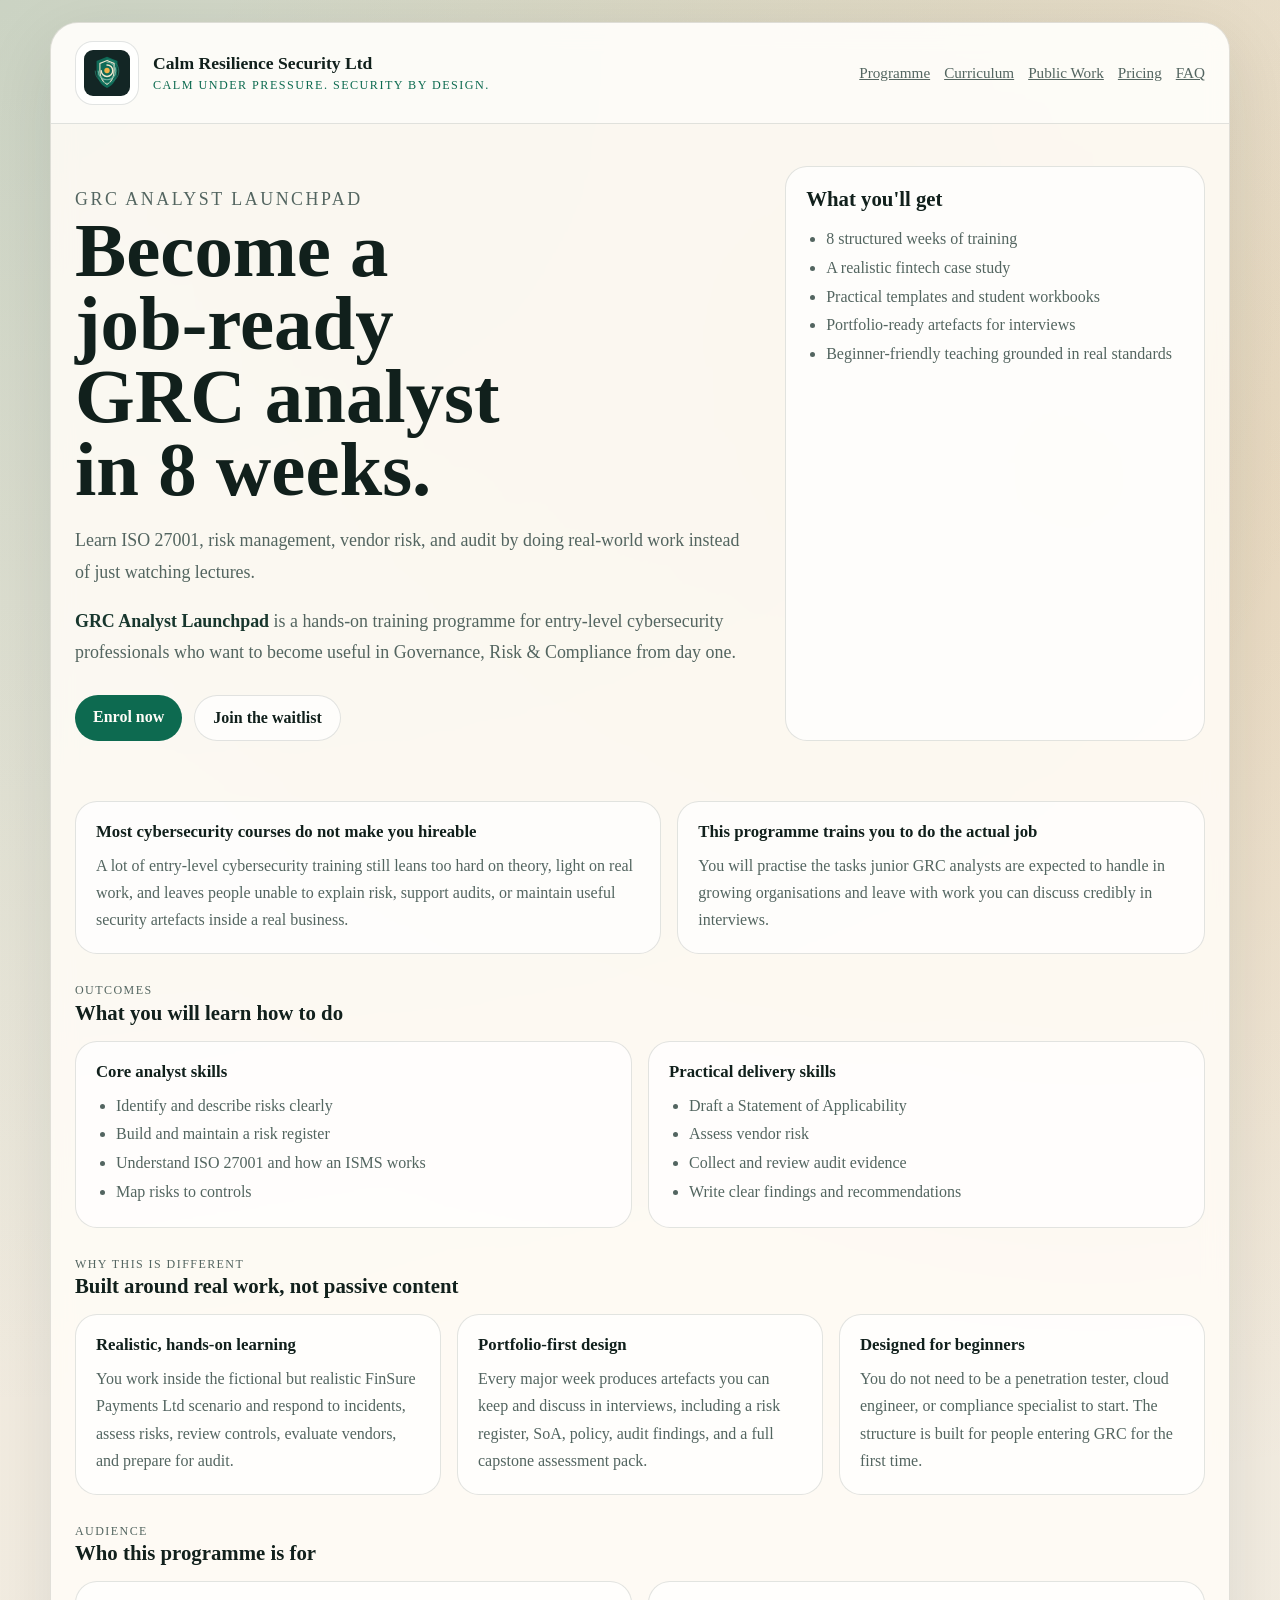
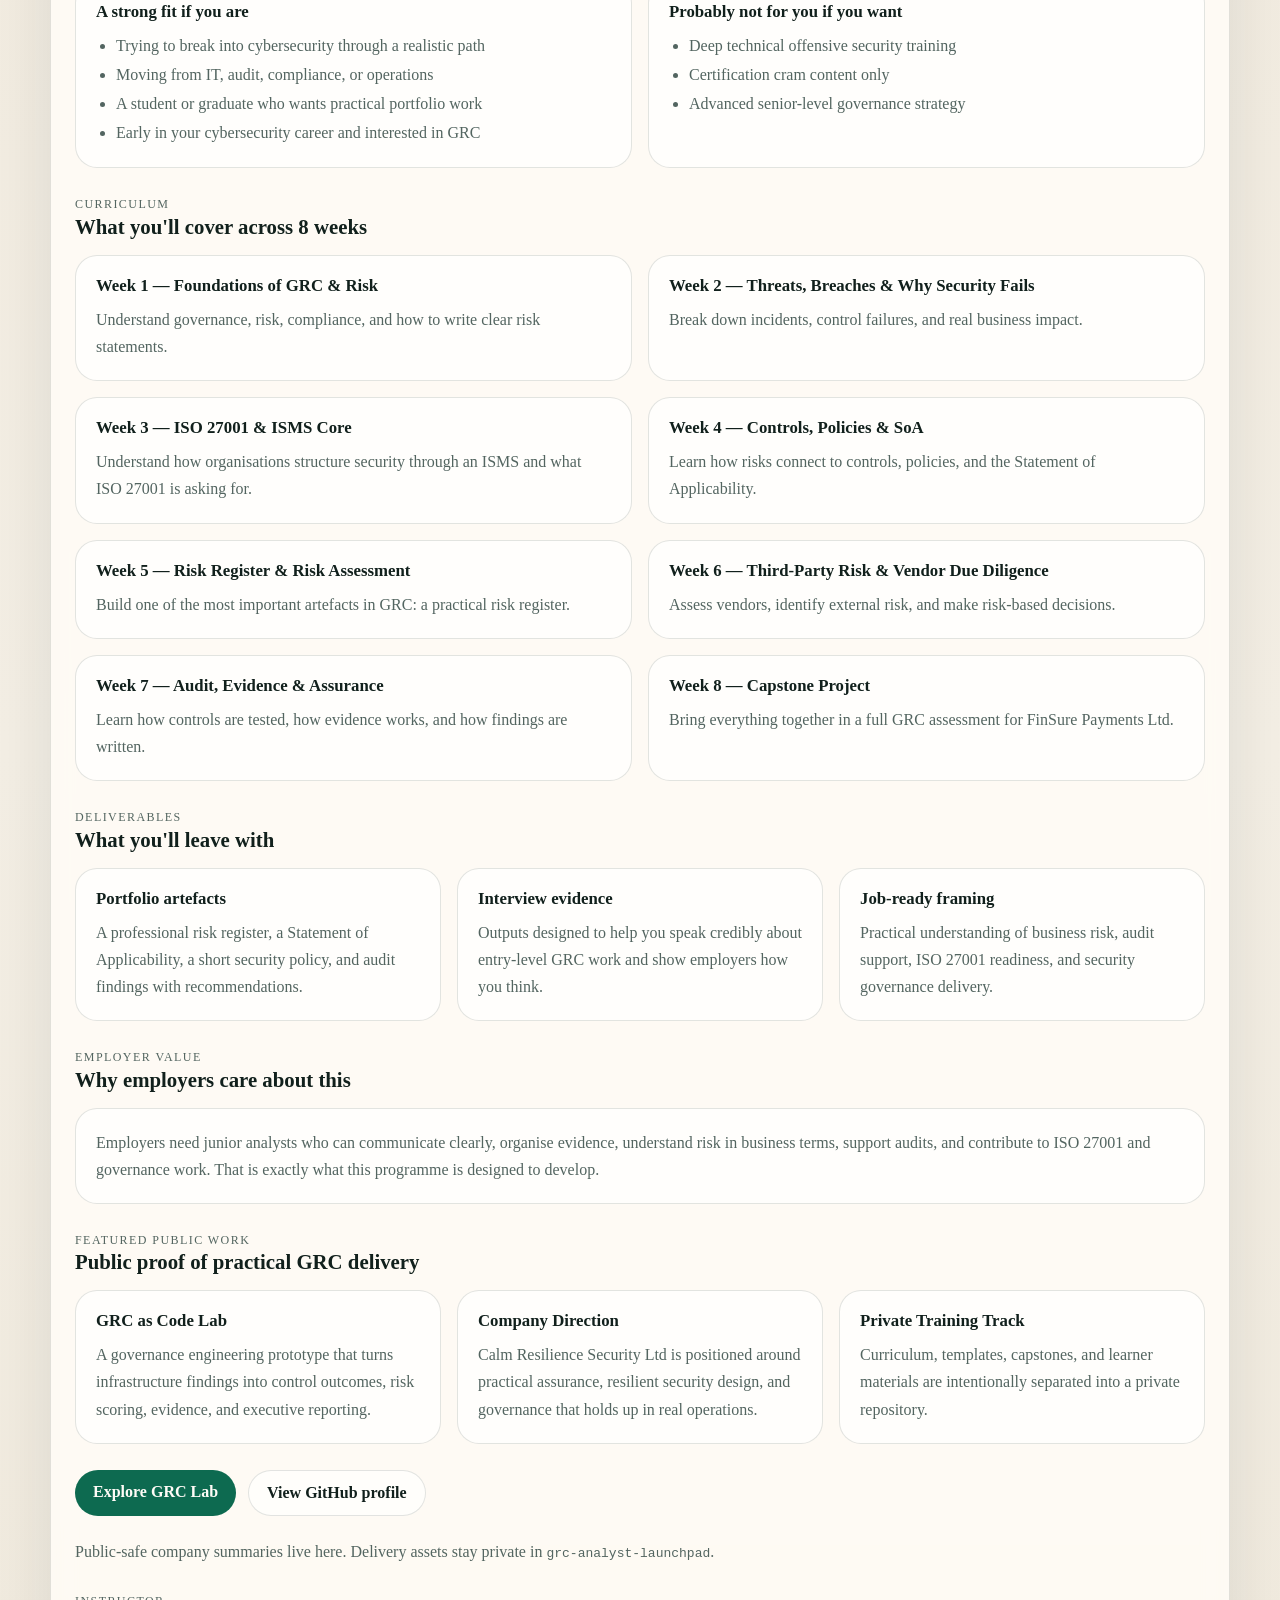
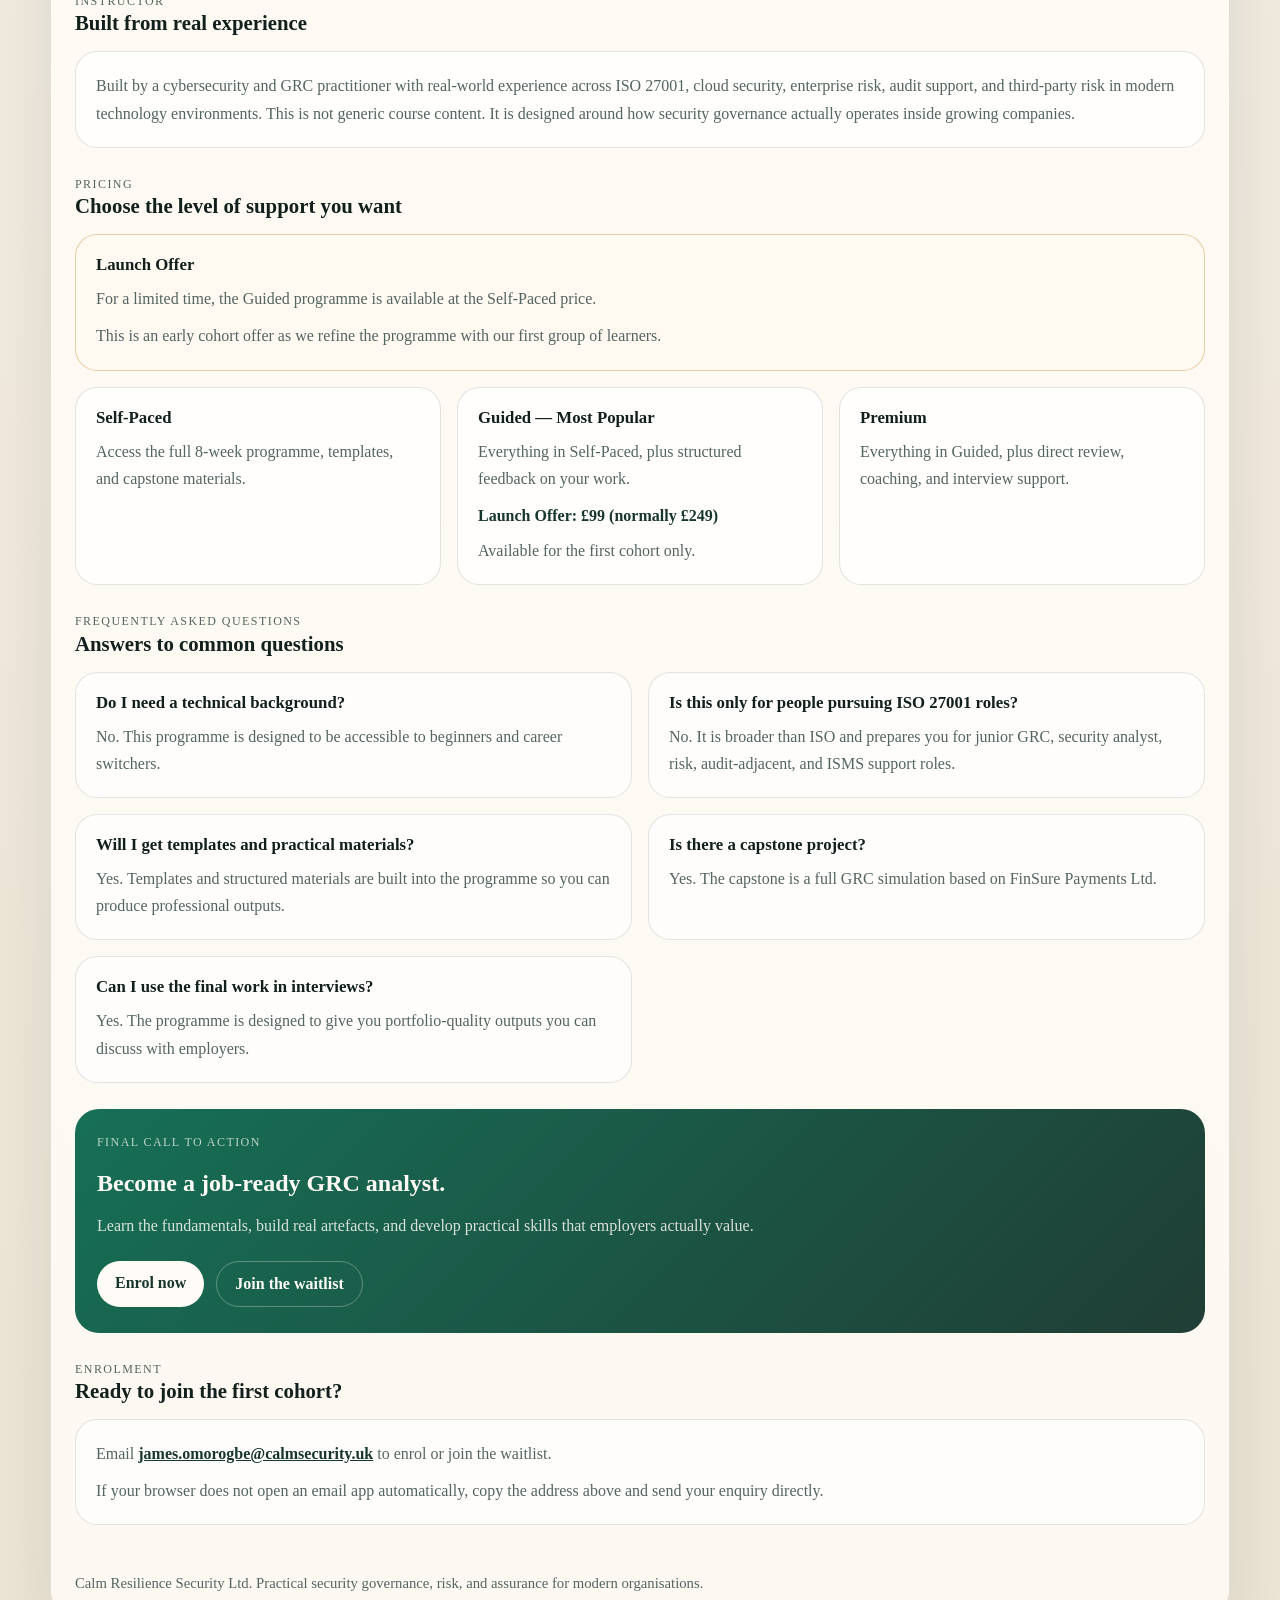
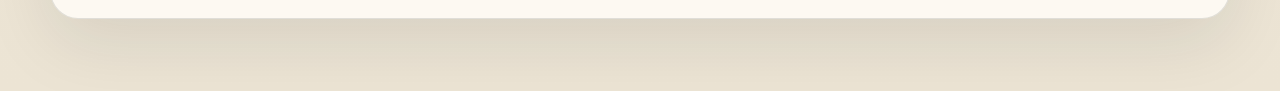
==== index.html @ fb7dbe79 "Fix enrolment CTA fallback" ====
<!DOCTYPE html>
<html lang="en">
  <head>
    <meta charset="UTF-8" />
    <meta name="viewport" content="width=device-width, initial-scale=1.0" />
    <title>GRC Analyst Launchpad | Calm Resilience Security Ltd</title>
    <meta
      name="description"
      content="GRC Analyst Launchpad is an 8-week hands-on programme for entry-level cybersecurity professionals who want practical ISO 27001, risk, vendor risk, and audit experience."
    />
    <style>
      :root {
        --bg: #f4efe5;
        --paper: rgba(255, 252, 246, 0.88);
        --paper-strong: #fffaf1;
        --ink: #11201c;
        --muted: #536560;
        --line: rgba(17, 32, 28, 0.12);
        --green: #0d6a50;
        --gold: #b97816;
        --forest: #17362d;
        --shadow: 0 22px 70px rgba(17, 32, 28, 0.1);
      }

      * {
        box-sizing: border-box;
      }

      html {
        scroll-behavior: smooth;
      }

      body {
        margin: 0;
        color: var(--ink);
        font-family: Georgia, "Times New Roman", serif;
        background:
          radial-gradient(circle at top left, rgba(13, 106, 80, 0.16), transparent 28%),
          radial-gradient(circle at 85% 10%, rgba(185, 120, 22, 0.16), transparent 22%),
          linear-gradient(180deg, #efe7d9 0%, var(--bg) 48%, #ece4d4 100%);
      }

      a {
        color: inherit;
      }

      main {
        width: min(1180px, calc(100% - 32px));
        margin: 0 auto;
        padding: 22px 0 72px;
      }

      .shell {
        background: var(--paper);
        border: 1px solid var(--line);
        border-radius: 28px;
        box-shadow: var(--shadow);
        overflow: hidden;
        backdrop-filter: blur(12px);
      }

      .topbar {
        display: flex;
        justify-content: space-between;
        align-items: center;
        gap: 20px;
        padding: 18px 24px;
        border-bottom: 1px solid var(--line);
        background: rgba(255, 255, 255, 0.42);
      }

      .brand {
        display: flex;
        align-items: center;
        gap: 14px;
      }

      .brand img {
        width: 64px;
        height: 64px;
        border-radius: 18px;
        padding: 8px;
        background: rgba(255, 255, 255, 0.82);
        border: 1px solid var(--line);
      }

      .brand-name {
        margin: 0;
        font-size: 1.1rem;
        font-weight: 700;
      }

      .brand-tag {
        margin: 4px 0 0;
        color: var(--green);
        font-size: 0.76rem;
        letter-spacing: 0.12em;
        text-transform: uppercase;
      }

      .top-links {
        display: flex;
        flex-wrap: wrap;
        gap: 14px;
        color: var(--muted);
        font-size: 0.95rem;
      }

      .hero {
        display: grid;
        grid-template-columns: 1.3fr 0.8fr;
        gap: 28px;
        padding: 42px 24px 26px;
      }

      .eyebrow {
        margin: 0 0 14px;
        color: var(--green);
        letter-spacing: 0.14em;
        text-transform: uppercase;
        font-size: 0.8rem;
      }

      h1 {
        margin: 0;
        font-size: clamp(2.6rem, 6vw, 5.3rem);
        line-height: 0.95;
        max-width: 12ch;
      }

      .hero-copy p {
        margin: 18px 0 0;
        font-size: 1.12rem;
        line-height: 1.75;
        color: var(--muted);
        max-width: 44rem;
      }

      .actions {
        display: flex;
        flex-wrap: wrap;
        gap: 12px;
        margin-top: 26px;
      }

      .button {
        display: inline-block;
        padding: 13px 18px;
        border-radius: 999px;
        text-decoration: none;
        font-weight: 700;
      }

      .button-primary {
        background: var(--green);
        color: #fffcf7;
      }

      .button-secondary {
        background: rgba(255, 255, 255, 0.72);
        border: 1px solid var(--line);
      }

      .hero-card,
      .panel,
      .faq-item,
      .price-card,
      .week-card,
      .highlight {
        background: rgba(255, 255, 255, 0.68);
        border: 1px solid var(--line);
        border-radius: 22px;
      }

      .hero-card {
        padding: 20px;
        display: grid;
        gap: 14px;
        align-content: start;
      }

      .hero-card h2,
      .section h2 {
        margin: 0;
        font-size: 1.3rem;
      }

      .hero-card p,
      .panel p,
      .section p,
      .faq-item p,
      .price-card p,
      .week-card p,
      .highlight p {
        margin: 0;
        color: var(--muted);
        line-height: 1.7;
      }

      .checklist,
      .simple-list {
        margin: 0;
        padding-left: 20px;
        color: var(--muted);
        line-height: 1.8;
      }

      .content {
        padding: 8px 24px 32px;
      }

      .section {
        padding: 26px 0 0;
      }

      .section-header {
        display: flex;
        justify-content: space-between;
        gap: 16px;
        align-items: end;
        margin-bottom: 16px;
      }

      .section-kicker {
        margin: 0 0 8px;
        color: var(--green);
        letter-spacing: 0.12em;
        text-transform: uppercase;
        font-size: 0.75rem;
      }

      .grid-2,
      .grid-3,
      .week-grid,
      .pricing-grid,
      .faq-grid,
      .highlight-grid {
        display: grid;
        gap: 16px;
      }

      .grid-2 {
        grid-template-columns: repeat(2, minmax(0, 1fr));
      }

      .grid-3,
      .pricing-grid,
      .highlight-grid {
        grid-template-columns: repeat(3, minmax(0, 1fr));
      }

      .week-grid {
        grid-template-columns: repeat(2, minmax(0, 1fr));
      }

      .faq-grid {
        grid-template-columns: repeat(2, minmax(0, 1fr));
      }

      .panel,
      .week-card,
      .price-card,
      .faq-item,
      .highlight {
        padding: 20px;
      }

      .panel h3,
      .week-card h3,
      .price-card h3,
      .faq-item h3,
      .highlight h3 {
        margin: 0 0 10px;
        font-size: 1.05rem;
      }

      .split {
        display: grid;
        grid-template-columns: 1fr 0.9fr;
        gap: 16px;
      }

      .emphasis {
        color: var(--forest);
        font-weight: 700;
      }

      .cta-band {
        margin-top: 26px;
        padding: 26px 22px;
        background: linear-gradient(135deg, rgba(13, 106, 80, 0.96), rgba(23, 54, 45, 0.96));
        border-radius: 24px;
        color: #fffcf7;
      }

      .cta-band p {
        color: rgba(255, 252, 247, 0.84);
      }

      .cta-band .button-primary {
        background: #fffcf7;
        color: var(--forest);
      }

      .cta-band .button-secondary {
        background: transparent;
        color: #fffcf7;
        border-color: rgba(255, 252, 247, 0.3);
      }

      footer {
        padding: 18px 24px 26px;
        color: var(--muted);
        font-size: 0.92rem;
      }

      @media (max-width: 960px) {
        .hero,
        .split,
        .grid-2,
        .grid-3,
        .week-grid,
        .pricing-grid,
        .faq-grid,
        .highlight-grid {
          grid-template-columns: 1fr;
        }

        .section-header,
        .topbar {
          align-items: start;
          flex-direction: column;
        }
      }

      @media (max-width: 640px) {
        main {
          width: min(100% - 16px, 1180px);
          padding-top: 8px;
        }

        .hero,
        .content,
        .topbar,
        footer {
          padding-left: 16px;
          padding-right: 16px;
        }

        .brand {
          align-items: start;
        }

        .brand img {
          width: 56px;
          height: 56px;
        }
      }
    </style>
  </head>
  <body>
    <main>
      <div class="shell">
        <header class="topbar">
          <div class="brand">
            <img src="assets/calm-resilience-security-mark.svg" alt="Calm Resilience Security Ltd mark" />
            <div>
              <p class="brand-name">Calm Resilience Security Ltd</p>
              <p class="brand-tag">Calm under pressure. Security by design.</p>
            </div>
          </div>
          <nav class="top-links">
            <a href="#programme">Programme</a>
            <a href="#weeks">Curriculum</a>
            <a href="#public-work">Public Work</a>
            <a href="#pricing">Pricing</a>
            <a href="#faq">FAQ</a>
          </nav>
        </header>

        <section class="hero">
          <div class="hero-copy">
            <p class="eyebrow">GRC Analyst Launchpad</p>
            <h1>Become a job-ready GRC analyst in 8 weeks.</h1>
            <p>
              Learn ISO 27001, risk management, vendor risk, and audit by doing
              real-world work instead of just watching lectures.
            </p>
            <p>
              <span class="emphasis">GRC Analyst Launchpad</span> is a hands-on
              training programme for entry-level cybersecurity professionals who
              want to become useful in Governance, Risk &amp; Compliance from day one.
            </p>
            <div class="actions">
              <a class="button button-primary" href="#contact">Enrol now</a>
              <a class="button button-secondary" href="#contact">Join the waitlist</a>
            </div>
          </div>

          <aside class="hero-card">
            <h2>What you'll get</h2>
            <ul class="checklist">
              <li>8 structured weeks of training</li>
              <li>A realistic fintech case study</li>
              <li>Practical templates and student workbooks</li>
              <li>Portfolio-ready artefacts for interviews</li>
              <li>Beginner-friendly teaching grounded in real standards</li>
            </ul>
          </aside>
        </section>

        <div class="content">
          <section class="section">
            <div class="split">
              <article class="panel">
                <h3>Most cybersecurity courses do not make you hireable</h3>
                <p>
                  A lot of entry-level cybersecurity training still leans too hard on
                  theory, light on real work, and leaves people unable to explain
                  risk, support audits, or maintain useful security artefacts inside
                  a real business.
                </p>
              </article>
              <article class="panel">
                <h3>This programme trains you to do the actual job</h3>
                <p>
                  You will practise the tasks junior GRC analysts are expected to
                  handle in growing organisations and leave with work you can
                  discuss credibly in interviews.
                </p>
              </article>
            </div>
          </section>

          <section class="section" id="programme">
            <div class="section-header">
              <div>
                <p class="section-kicker">Outcomes</p>
                <h2>What you will learn how to do</h2>
              </div>
            </div>
            <div class="grid-2">
              <article class="highlight">
                <h3>Core analyst skills</h3>
                <ul class="simple-list">
                  <li>Identify and describe risks clearly</li>
                  <li>Build and maintain a risk register</li>
                  <li>Understand ISO 27001 and how an ISMS works</li>
                  <li>Map risks to controls</li>
                </ul>
              </article>
              <article class="highlight">
                <h3>Practical delivery skills</h3>
                <ul class="simple-list">
                  <li>Draft a Statement of Applicability</li>
                  <li>Assess vendor risk</li>
                  <li>Collect and review audit evidence</li>
                  <li>Write clear findings and recommendations</li>
                </ul>
              </article>
            </div>
          </section>

          <section class="section">
            <div class="section-header">
              <div>
                <p class="section-kicker">Why This Is Different</p>
                <h2>Built around real work, not passive content</h2>
              </div>
            </div>
            <div class="highlight-grid">
              <article class="highlight">
                <h3>Realistic, hands-on learning</h3>
                <p>
                  You work inside the fictional but realistic FinSure Payments Ltd
                  scenario and respond to incidents, assess risks, review controls,
                  evaluate vendors, and prepare for audit.
                </p>
              </article>
              <article class="highlight">
                <h3>Portfolio-first design</h3>
                <p>
                  Every major week produces artefacts you can keep and discuss in
                  interviews, including a risk register, SoA, policy, audit
                  findings, and a full capstone assessment pack.
                </p>
              </article>
              <article class="highlight">
                <h3>Designed for beginners</h3>
                <p>
                  You do not need to be a penetration tester, cloud engineer, or
                  compliance specialist to start. The structure is built for people
                  entering GRC for the first time.
                </p>
              </article>
            </div>
          </section>

          <section class="section">
            <div class="section-header">
              <div>
                <p class="section-kicker">Audience</p>
                <h2>Who this programme is for</h2>
              </div>
            </div>
            <div class="grid-2">
              <article class="panel">
                <h3>A strong fit if you are</h3>
                <ul class="simple-list">
                  <li>Trying to break into cybersecurity through a realistic path</li>
                  <li>Moving from IT, audit, compliance, or operations</li>
                  <li>A student or graduate who wants practical portfolio work</li>
                  <li>Early in your cybersecurity career and interested in GRC</li>
                </ul>
              </article>
              <article class="panel">
                <h3>Probably not for you if you want</h3>
                <ul class="simple-list">
                  <li>Deep technical offensive security training</li>
                  <li>Certification cram content only</li>
                  <li>Advanced senior-level governance strategy</li>
                </ul>
              </article>
            </div>
          </section>

          <section class="section" id="weeks">
            <div class="section-header">
              <div>
                <p class="section-kicker">Curriculum</p>
                <h2>What you'll cover across 8 weeks</h2>
              </div>
            </div>
            <div class="week-grid">
              <article class="week-card">
                <h3>Week 1 — Foundations of GRC &amp; Risk</h3>
                <p>Understand governance, risk, compliance, and how to write clear risk statements.</p>
              </article>
              <article class="week-card">
                <h3>Week 2 — Threats, Breaches &amp; Why Security Fails</h3>
                <p>Break down incidents, control failures, and real business impact.</p>
              </article>
              <article class="week-card">
                <h3>Week 3 — ISO 27001 &amp; ISMS Core</h3>
                <p>Understand how organisations structure security through an ISMS and what ISO 27001 is asking for.</p>
              </article>
              <article class="week-card">
                <h3>Week 4 — Controls, Policies &amp; SoA</h3>
                <p>Learn how risks connect to controls, policies, and the Statement of Applicability.</p>
              </article>
              <article class="week-card">
                <h3>Week 5 — Risk Register &amp; Risk Assessment</h3>
                <p>Build one of the most important artefacts in GRC: a practical risk register.</p>
              </article>
              <article class="week-card">
                <h3>Week 6 — Third-Party Risk &amp; Vendor Due Diligence</h3>
                <p>Assess vendors, identify external risk, and make risk-based decisions.</p>
              </article>
              <article class="week-card">
                <h3>Week 7 — Audit, Evidence &amp; Assurance</h3>
                <p>Learn how controls are tested, how evidence works, and how findings are written.</p>
              </article>
              <article class="week-card">
                <h3>Week 8 — Capstone Project</h3>
                <p>Bring everything together in a full GRC assessment for FinSure Payments Ltd.</p>
              </article>
            </div>
          </section>

          <section class="section">
            <div class="section-header">
              <div>
                <p class="section-kicker">Deliverables</p>
                <h2>What you'll leave with</h2>
              </div>
            </div>
            <div class="grid-3">
              <article class="panel">
                <h3>Portfolio artefacts</h3>
                <p>A professional risk register, a Statement of Applicability, a short security policy, and audit findings with recommendations.</p>
              </article>
              <article class="panel">
                <h3>Interview evidence</h3>
                <p>Outputs designed to help you speak credibly about entry-level GRC work and show employers how you think.</p>
              </article>
              <article class="panel">
                <h3>Job-ready framing</h3>
                <p>Practical understanding of business risk, audit support, ISO 27001 readiness, and security governance delivery.</p>
              </article>
            </div>
          </section>

          <section class="section">
            <div class="section-header">
              <div>
                <p class="section-kicker">Employer Value</p>
                <h2>Why employers care about this</h2>
              </div>
            </div>
            <article class="panel">
              <p>
                Employers need junior analysts who can communicate clearly, organise
                evidence, understand risk in business terms, support audits, and
                contribute to ISO 27001 and governance work. That is exactly what
                this programme is designed to develop.
              </p>
            </article>
          </section>

          <section class="section" id="public-work">
            <div class="section-header">
              <div>
                <p class="section-kicker">Featured Public Work</p>
                <h2>Public proof of practical GRC delivery</h2>
              </div>
            </div>
            <div class="grid-3">
              <article class="panel">
                <h3>GRC as Code Lab</h3>
                <p>
                  A governance engineering prototype that turns infrastructure
                  findings into control outcomes, risk scoring, evidence, and
                  executive reporting.
                </p>
              </article>
              <article class="panel">
                <h3>Company Direction</h3>
                <p>
                  Calm Resilience Security Ltd is positioned around practical
                  assurance, resilient security design, and governance that holds
                  up in real operations.
                </p>
              </article>
              <article class="panel">
                <h3>Private Training Track</h3>
                <p>
                  Curriculum, templates, capstones, and learner materials are
                  intentionally separated into a private repository.
                </p>
              </article>
            </div>
            <div class="actions">
              <a class="button button-primary" href="https://github.com/Jaymeso/grc-as-code-lab">Explore GRC Lab</a>
              <a class="button button-secondary" href="https://github.com/Jaymeso">View GitHub profile</a>
            </div>
            <p style="margin-top: 22px; color: var(--muted); line-height: 1.7">
              Public-safe company summaries live here. Delivery assets stay private
              in <code>grc-analyst-launchpad</code>.
            </p>
          </section>

          <section class="section">
            <div class="section-header">
              <div>
                <p class="section-kicker">Instructor</p>
                <h2>Built from real experience</h2>
              </div>
            </div>
            <article class="panel">
              <p>
                Built by a cybersecurity and GRC practitioner with real-world
                experience across ISO 27001, cloud security, enterprise risk, audit
                support, and third-party risk in modern technology environments.
                This is not generic course content. It is designed around how
                security governance actually operates inside growing companies.
              </p>
            </article>
          </section>

          <section class="section" id="pricing">
            <div class="section-header">
              <div>
                <p class="section-kicker">Pricing</p>
                <h2>Choose the level of support you want</h2>
              </div>
            </div>
            <article class="panel" style="margin-bottom: 16px; border-color: rgba(185, 120, 22, 0.34); background: rgba(255, 250, 241, 0.88)">
              <h3>Launch Offer</h3>
              <p>
                For a limited time, the Guided programme is available at the
                Self-Paced price.
              </p>
              <p style="margin-top: 10px">
                This is an early cohort offer as we refine the programme with our
                first group of learners.
              </p>
            </article>
            <div class="pricing-grid">
              <article class="price-card">
                <h3>Self-Paced</h3>
                <p>Access the full 8-week programme, templates, and capstone materials.</p>
              </article>
              <article class="price-card">
                <h3>Guided — Most Popular</h3>
                <p>Everything in Self-Paced, plus structured feedback on your work.</p>
                <p style="margin-top: 10px; color: var(--forest); font-weight: 700">Launch Offer: £99 (normally £249)</p>
                <p style="margin-top: 8px">Available for the first cohort only.</p>
              </article>
              <article class="price-card">
                <h3>Premium</h3>
                <p>Everything in Guided, plus direct review, coaching, and interview support.</p>
              </article>
            </div>
          </section>

          <section class="section" id="faq">
            <div class="section-header">
              <div>
                <p class="section-kicker">Frequently Asked Questions</p>
                <h2>Answers to common questions</h2>
              </div>
            </div>
            <div class="faq-grid">
              <article class="faq-item">
                <h3>Do I need a technical background?</h3>
                <p>No. This programme is designed to be accessible to beginners and career switchers.</p>
              </article>
              <article class="faq-item">
                <h3>Is this only for people pursuing ISO 27001 roles?</h3>
                <p>No. It is broader than ISO and prepares you for junior GRC, security analyst, risk, audit-adjacent, and ISMS support roles.</p>
              </article>
              <article class="faq-item">
                <h3>Will I get templates and practical materials?</h3>
                <p>Yes. Templates and structured materials are built into the programme so you can produce professional outputs.</p>
              </article>
              <article class="faq-item">
                <h3>Is there a capstone project?</h3>
                <p>Yes. The capstone is a full GRC simulation based on FinSure Payments Ltd.</p>
              </article>
              <article class="faq-item">
                <h3>Can I use the final work in interviews?</h3>
                <p>Yes. The programme is designed to give you portfolio-quality outputs you can discuss with employers.</p>
              </article>
            </div>
          </section>

          <section class="cta-band">
            <p class="section-kicker" style="color: rgba(255, 252, 247, 0.72)">Final Call To Action</p>
            <h2>Become a job-ready GRC analyst.</h2>
            <p>
              Learn the fundamentals, build real artefacts, and develop practical
              skills that employers actually value.
            </p>
            <div class="actions">
              <a class="button button-primary" href="#contact">Enrol now</a>
              <a class="button button-secondary" href="#contact">Join the waitlist</a>
            </div>
          </section>

          <section class="section" id="contact">
            <div class="section-header">
              <div>
                <p class="section-kicker">Enrolment</p>
                <h2>Ready to join the first cohort?</h2>
              </div>
            </div>
            <article class="panel">
              <p>
                Email
                <a href="mailto:james.omorogbe@calmsecurity.uk?subject=GRC%20Analyst%20Launchpad%20enquiry" style="font-weight: 700; color: var(--forest)">james.omorogbe@calmsecurity.uk</a>
                to enrol or join the waitlist.
              </p>
              <p style="margin-top: 10px">
                If your browser does not open an email app automatically, copy the
                address above and send your enquiry directly.
              </p>
            </article>
          </section>
        </div>

        <footer>
          Calm Resilience Security Ltd. Practical security governance, risk, and assurance for modern organisations.
        </footer>
      </div>
    </main>
  </body>
</html>
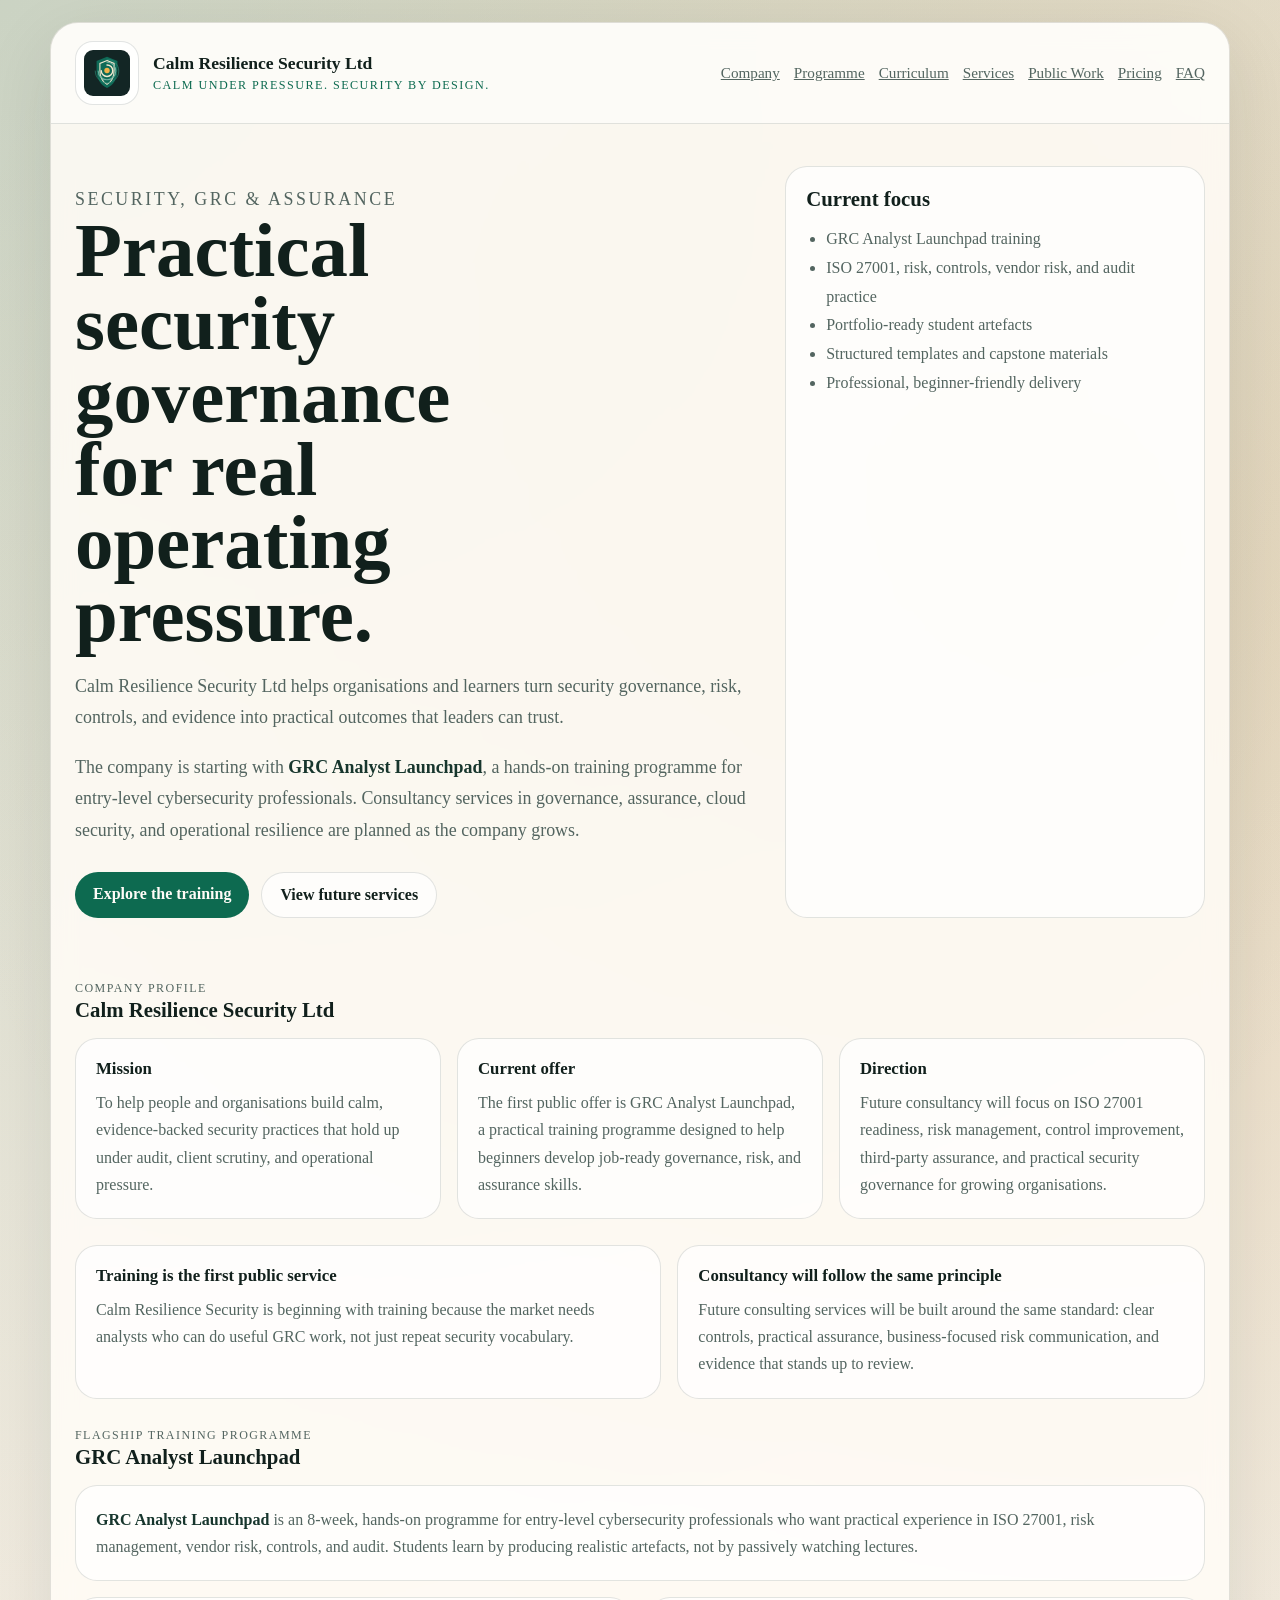
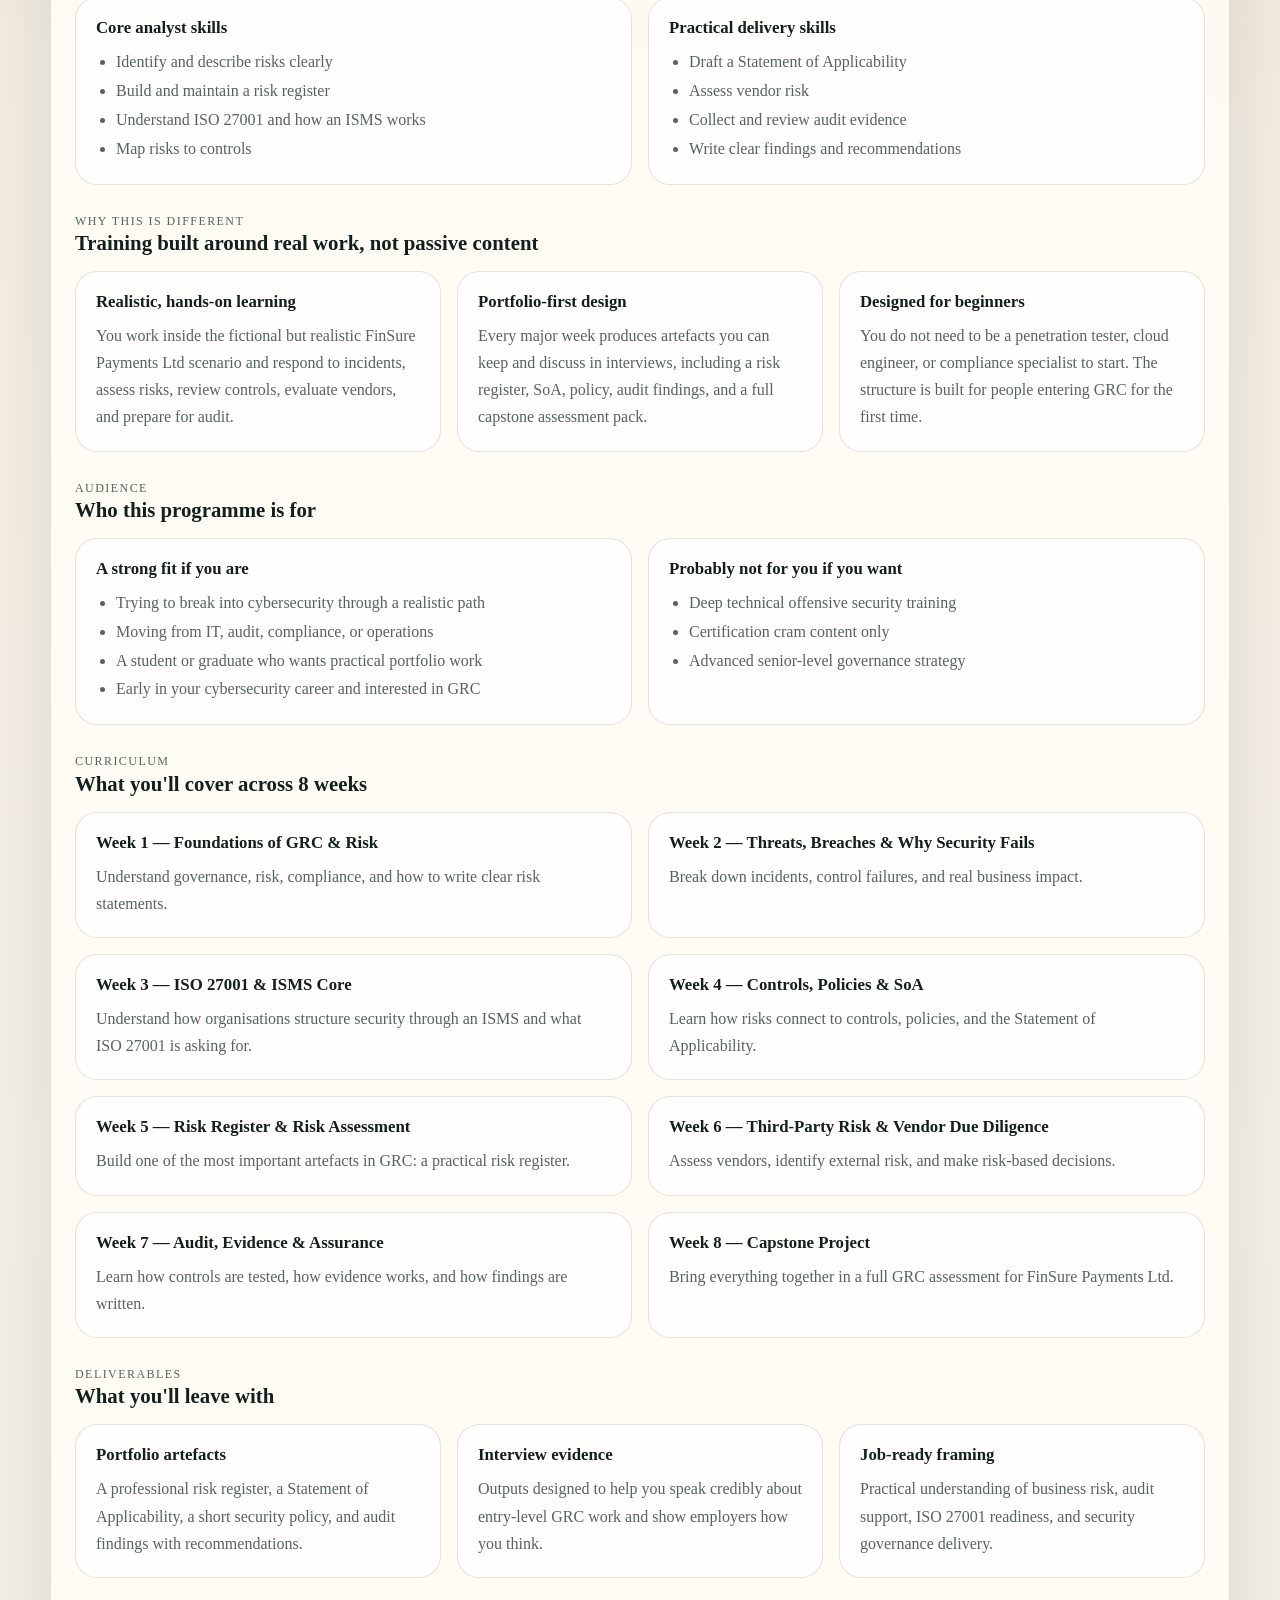
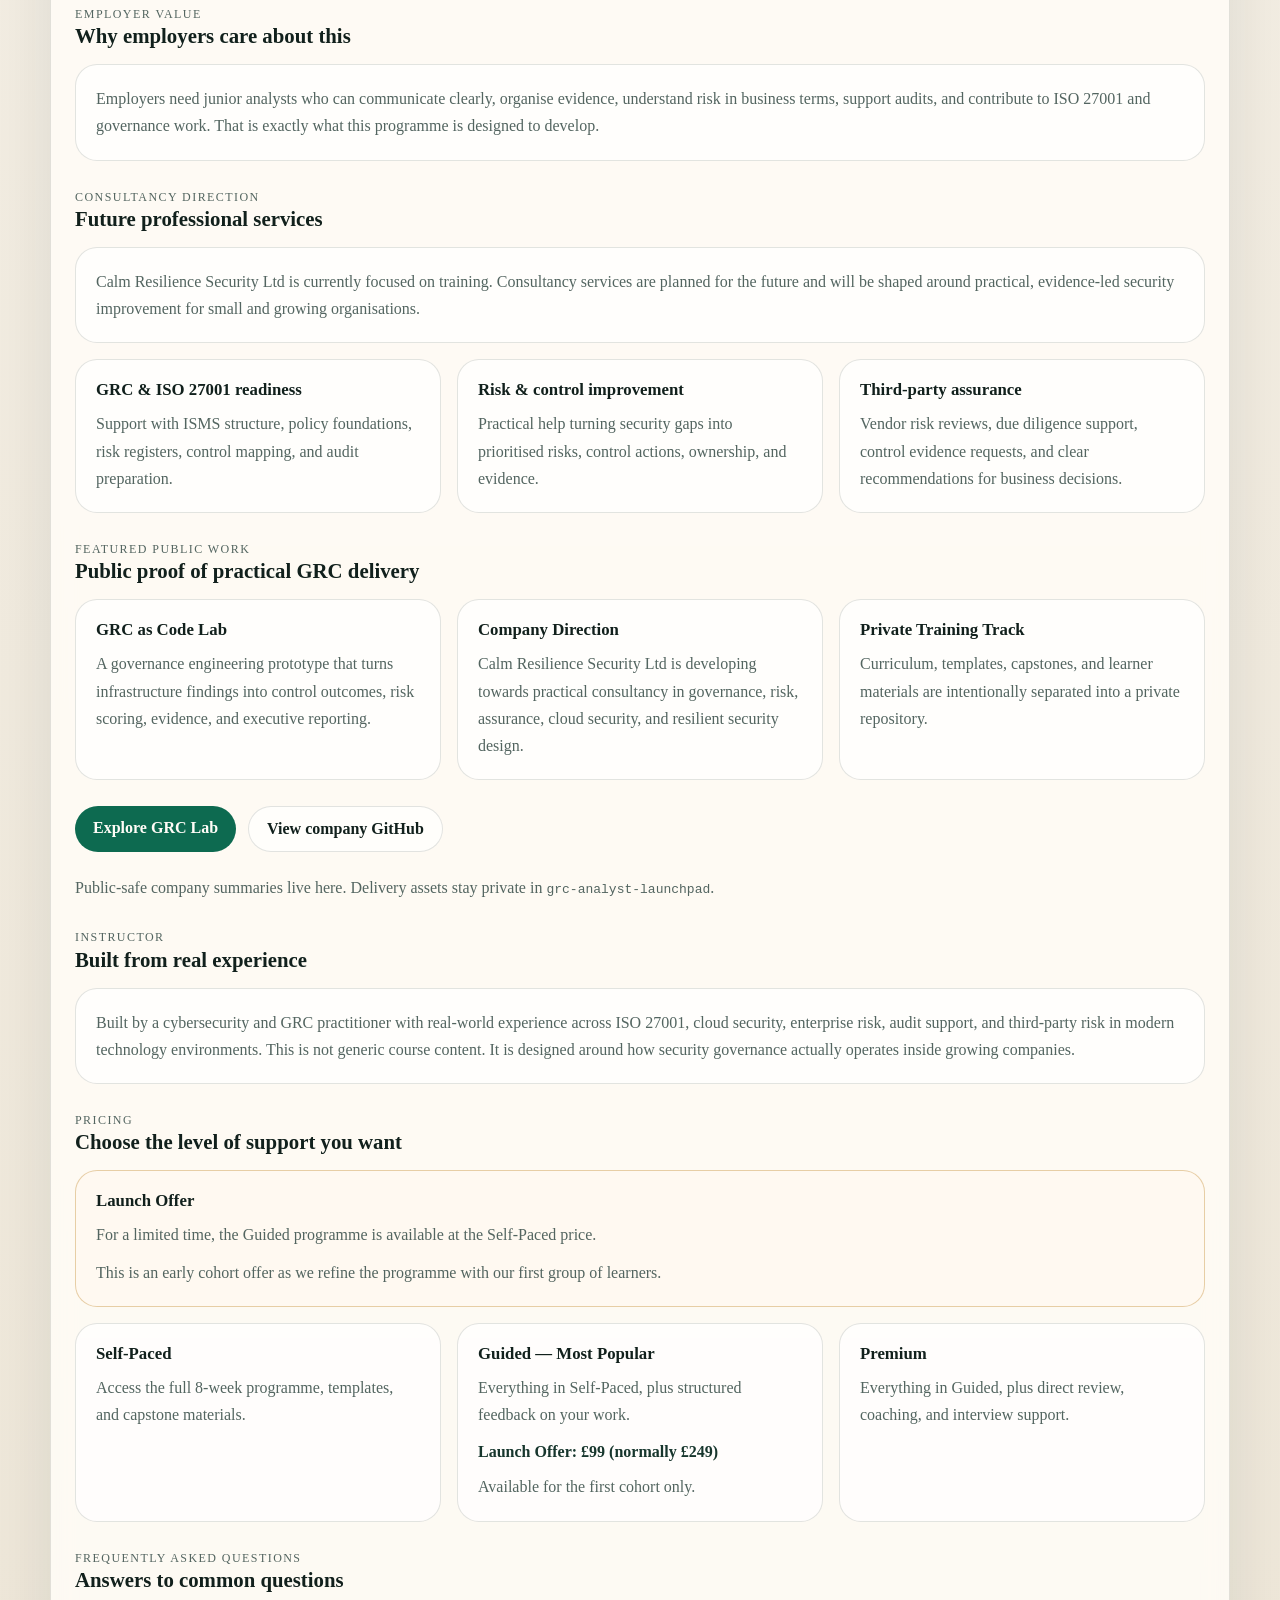
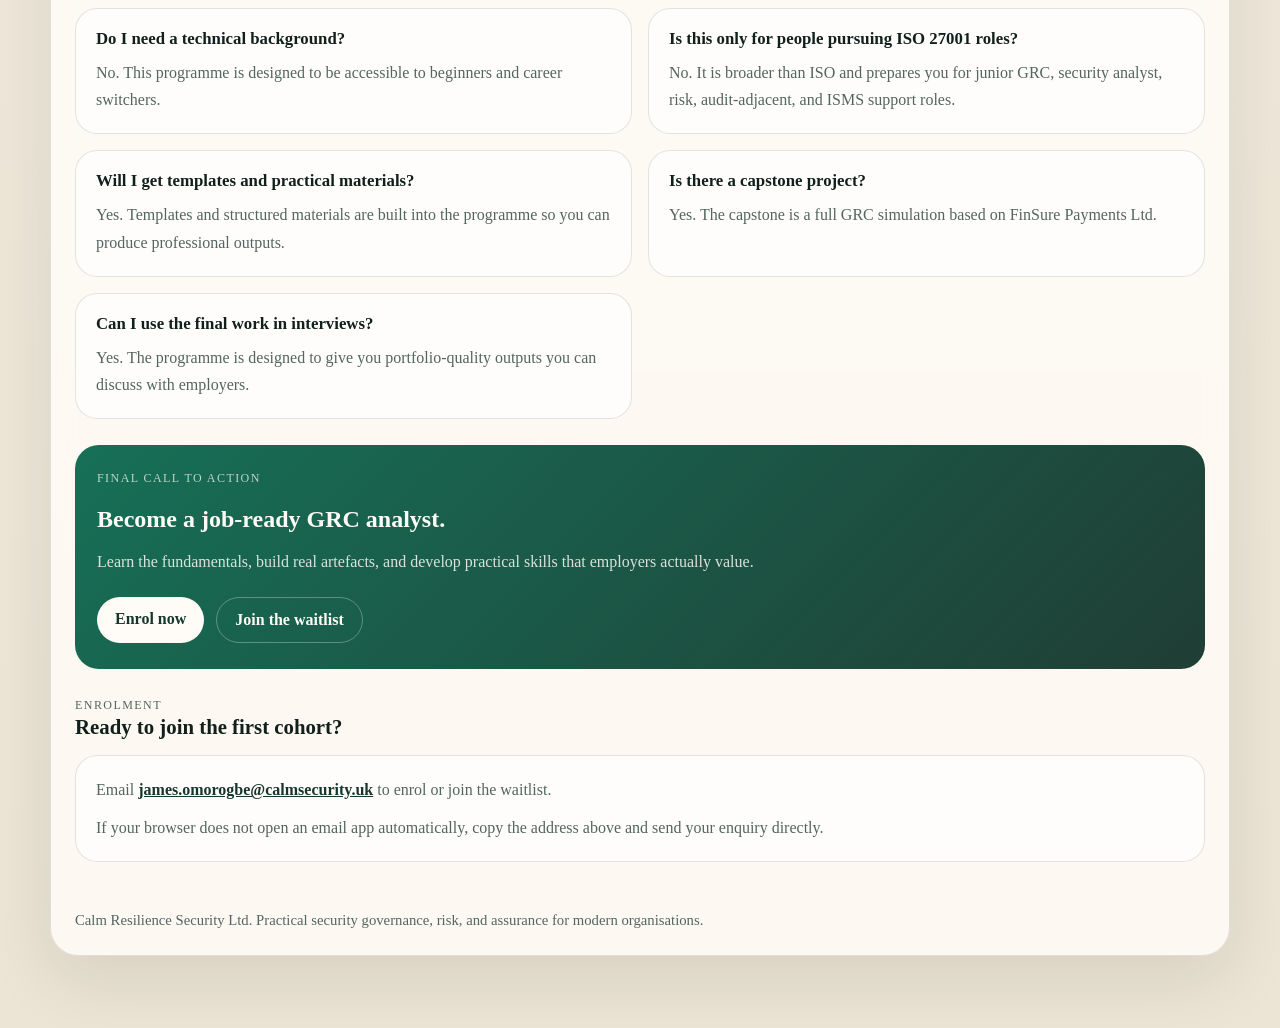
==== commit 1800e5ad: "Formalise company landing page positioning" ====
--- a/index.html
+++ b/index.html
@@ -3,10 +3,10 @@
   <head>
     <meta charset="UTF-8" />
     <meta name="viewport" content="width=device-width, initial-scale=1.0" />
-    <title>GRC Analyst Launchpad | Calm Resilience Security Ltd</title>
+    <title>Calm Resilience Security Ltd | Security, GRC & Training</title>
     <meta
       name="description"
-      content="GRC Analyst Launchpad is an 8-week hands-on programme for entry-level cybersecurity professionals who want practical ISO 27001, risk, vendor risk, and audit experience."
+      content="Calm Resilience Security Ltd provides practical security governance, risk, assurance, and training. Its first offer is GRC Analyst Launchpad, an 8-week hands-on programme for aspiring GRC analysts."
     />
     <style>
       :root {
@@ -370,8 +370,10 @@
             </div>
           </div>
           <nav class="top-links">
+            <a href="#company">Company</a>
             <a href="#programme">Programme</a>
             <a href="#weeks">Curriculum</a>
+            <a href="#services">Services</a>
             <a href="#public-work">Public Work</a>
             <a href="#pricing">Pricing</a>
             <a href="#faq">FAQ</a>
@@ -380,53 +382,90 @@
 
         <section class="hero">
           <div class="hero-copy">
-            <p class="eyebrow">GRC Analyst Launchpad</p>
-            <h1>Become a job-ready GRC analyst in 8 weeks.</h1>
+            <p class="eyebrow">Security, GRC &amp; Assurance</p>
+            <h1>Practical security governance for real operating pressure.</h1>
             <p>
-              Learn ISO 27001, risk management, vendor risk, and audit by doing
-              real-world work instead of just watching lectures.
+              Calm Resilience Security Ltd helps organisations and learners turn
+              security governance, risk, controls, and evidence into practical
+              outcomes that leaders can trust.
             </p>
             <p>
-              <span class="emphasis">GRC Analyst Launchpad</span> is a hands-on
-              training programme for entry-level cybersecurity professionals who
-              want to become useful in Governance, Risk &amp; Compliance from day one.
+              The company is starting with <span class="emphasis">GRC Analyst
+              Launchpad</span>, a hands-on training programme for entry-level
+              cybersecurity professionals. Consultancy services in governance,
+              assurance, cloud security, and operational resilience are planned as
+              the company grows.
             </p>
             <div class="actions">
-              <a class="button button-primary" href="#contact">Enrol now</a>
-              <a class="button button-secondary" href="#contact">Join the waitlist</a>
+              <a class="button button-primary" href="#programme">Explore the training</a>
+              <a class="button button-secondary" href="#services">View future services</a>
             </div>
           </div>
 
           <aside class="hero-card">
-            <h2>What you'll get</h2>
+            <h2>Current focus</h2>
             <ul class="checklist">
-              <li>8 structured weeks of training</li>
-              <li>A realistic fintech case study</li>
-              <li>Practical templates and student workbooks</li>
-              <li>Portfolio-ready artefacts for interviews</li>
-              <li>Beginner-friendly teaching grounded in real standards</li>
+              <li>GRC Analyst Launchpad training</li>
+              <li>ISO 27001, risk, controls, vendor risk, and audit practice</li>
+              <li>Portfolio-ready student artefacts</li>
+              <li>Structured templates and capstone materials</li>
+              <li>Professional, beginner-friendly delivery</li>
             </ul>
           </aside>
         </section>
 
         <div class="content">
+          <section class="section" id="company">
+            <div class="section-header">
+              <div>
+                <p class="section-kicker">Company Profile</p>
+                <h2>Calm Resilience Security Ltd</h2>
+              </div>
+            </div>
+            <div class="grid-3">
+              <article class="highlight">
+                <h3>Mission</h3>
+                <p>
+                  To help people and organisations build calm, evidence-backed
+                  security practices that hold up under audit, client scrutiny, and
+                  operational pressure.
+                </p>
+              </article>
+              <article class="highlight">
+                <h3>Current offer</h3>
+                <p>
+                  The first public offer is GRC Analyst Launchpad, a practical
+                  training programme designed to help beginners develop job-ready
+                  governance, risk, and assurance skills.
+                </p>
+              </article>
+              <article class="highlight">
+                <h3>Direction</h3>
+                <p>
+                  Future consultancy will focus on ISO 27001 readiness, risk
+                  management, control improvement, third-party assurance, and
+                  practical security governance for growing organisations.
+                </p>
+              </article>
+            </div>
+          </section>
+
           <section class="section">
             <div class="split">
               <article class="panel">
-                <h3>Most cybersecurity courses do not make you hireable</h3>
-                <p>
-                  A lot of entry-level cybersecurity training still leans too hard on
-                  theory, light on real work, and leaves people unable to explain
-                  risk, support audits, or maintain useful security artefacts inside
-                  a real business.
-                </p>
-              </article>
-              <article class="panel">
-                <h3>This programme trains you to do the actual job</h3>
-                <p>
-                  You will practise the tasks junior GRC analysts are expected to
-                  handle in growing organisations and leave with work you can
-                  discuss credibly in interviews.
+                <h3>Training is the first public service</h3>
+                <p>
+                  Calm Resilience Security is beginning with training because the
+                  market needs analysts who can do useful GRC work, not just repeat
+                  security vocabulary.
+                </p>
+              </article>
+              <article class="panel">
+                <h3>Consultancy will follow the same principle</h3>
+                <p>
+                  Future consulting services will be built around the same standard:
+                  clear controls, practical assurance, business-focused risk
+                  communication, and evidence that stands up to review.
                 </p>
               </article>
             </div>
@@ -435,10 +474,19 @@
           <section class="section" id="programme">
             <div class="section-header">
               <div>
-                <p class="section-kicker">Outcomes</p>
-                <h2>What you will learn how to do</h2>
-              </div>
-            </div>
+                <p class="section-kicker">Flagship Training Programme</p>
+                <h2>GRC Analyst Launchpad</h2>
+              </div>
+            </div>
+            <article class="panel" style="margin-bottom: 16px">
+              <p>
+                <span class="emphasis">GRC Analyst Launchpad</span> is an 8-week,
+                hands-on programme for entry-level cybersecurity professionals who
+                want practical experience in ISO 27001, risk management, vendor
+                risk, controls, and audit. Students learn by producing realistic
+                artefacts, not by passively watching lectures.
+              </p>
+            </article>
             <div class="grid-2">
               <article class="highlight">
                 <h3>Core analyst skills</h3>
@@ -465,7 +513,7 @@
             <div class="section-header">
               <div>
                 <p class="section-kicker">Why This Is Different</p>
-                <h2>Built around real work, not passive content</h2>
+                <h2>Training built around real work, not passive content</h2>
               </div>
             </div>
             <div class="highlight-grid">
@@ -607,6 +655,46 @@
             </article>
           </section>
 
+          <section class="section" id="services">
+            <div class="section-header">
+              <div>
+                <p class="section-kicker">Consultancy Direction</p>
+                <h2>Future professional services</h2>
+              </div>
+            </div>
+            <article class="panel" style="margin-bottom: 16px">
+              <p>
+                Calm Resilience Security Ltd is currently focused on training.
+                Consultancy services are planned for the future and will be shaped
+                around practical, evidence-led security improvement for small and
+                growing organisations.
+              </p>
+            </article>
+            <div class="grid-3">
+              <article class="highlight">
+                <h3>GRC &amp; ISO 27001 readiness</h3>
+                <p>
+                  Support with ISMS structure, policy foundations, risk registers,
+                  control mapping, and audit preparation.
+                </p>
+              </article>
+              <article class="highlight">
+                <h3>Risk &amp; control improvement</h3>
+                <p>
+                  Practical help turning security gaps into prioritised risks,
+                  control actions, ownership, and evidence.
+                </p>
+              </article>
+              <article class="highlight">
+                <h3>Third-party assurance</h3>
+                <p>
+                  Vendor risk reviews, due diligence support, control evidence
+                  requests, and clear recommendations for business decisions.
+                </p>
+              </article>
+            </div>
+          </section>
+
           <section class="section" id="public-work">
             <div class="section-header">
               <div>
@@ -626,9 +714,9 @@
               <article class="panel">
                 <h3>Company Direction</h3>
                 <p>
-                  Calm Resilience Security Ltd is positioned around practical
-                  assurance, resilient security design, and governance that holds
-                  up in real operations.
+                  Calm Resilience Security Ltd is developing towards practical
+                  consultancy in governance, risk, assurance, cloud security, and
+                  resilient security design.
                 </p>
               </article>
               <article class="panel">
@@ -641,7 +729,7 @@
             </div>
             <div class="actions">
               <a class="button button-primary" href="https://github.com/Jaymeso/grc-as-code-lab">Explore GRC Lab</a>
-              <a class="button button-secondary" href="https://github.com/Jaymeso">View GitHub profile</a>
+              <a class="button button-secondary" href="https://github.com/Calm-Resilience-Security">View company GitHub</a>
             </div>
             <p style="margin-top: 22px; color: var(--muted); line-height: 1.7">
               Public-safe company summaries live here. Delivery assets stay private
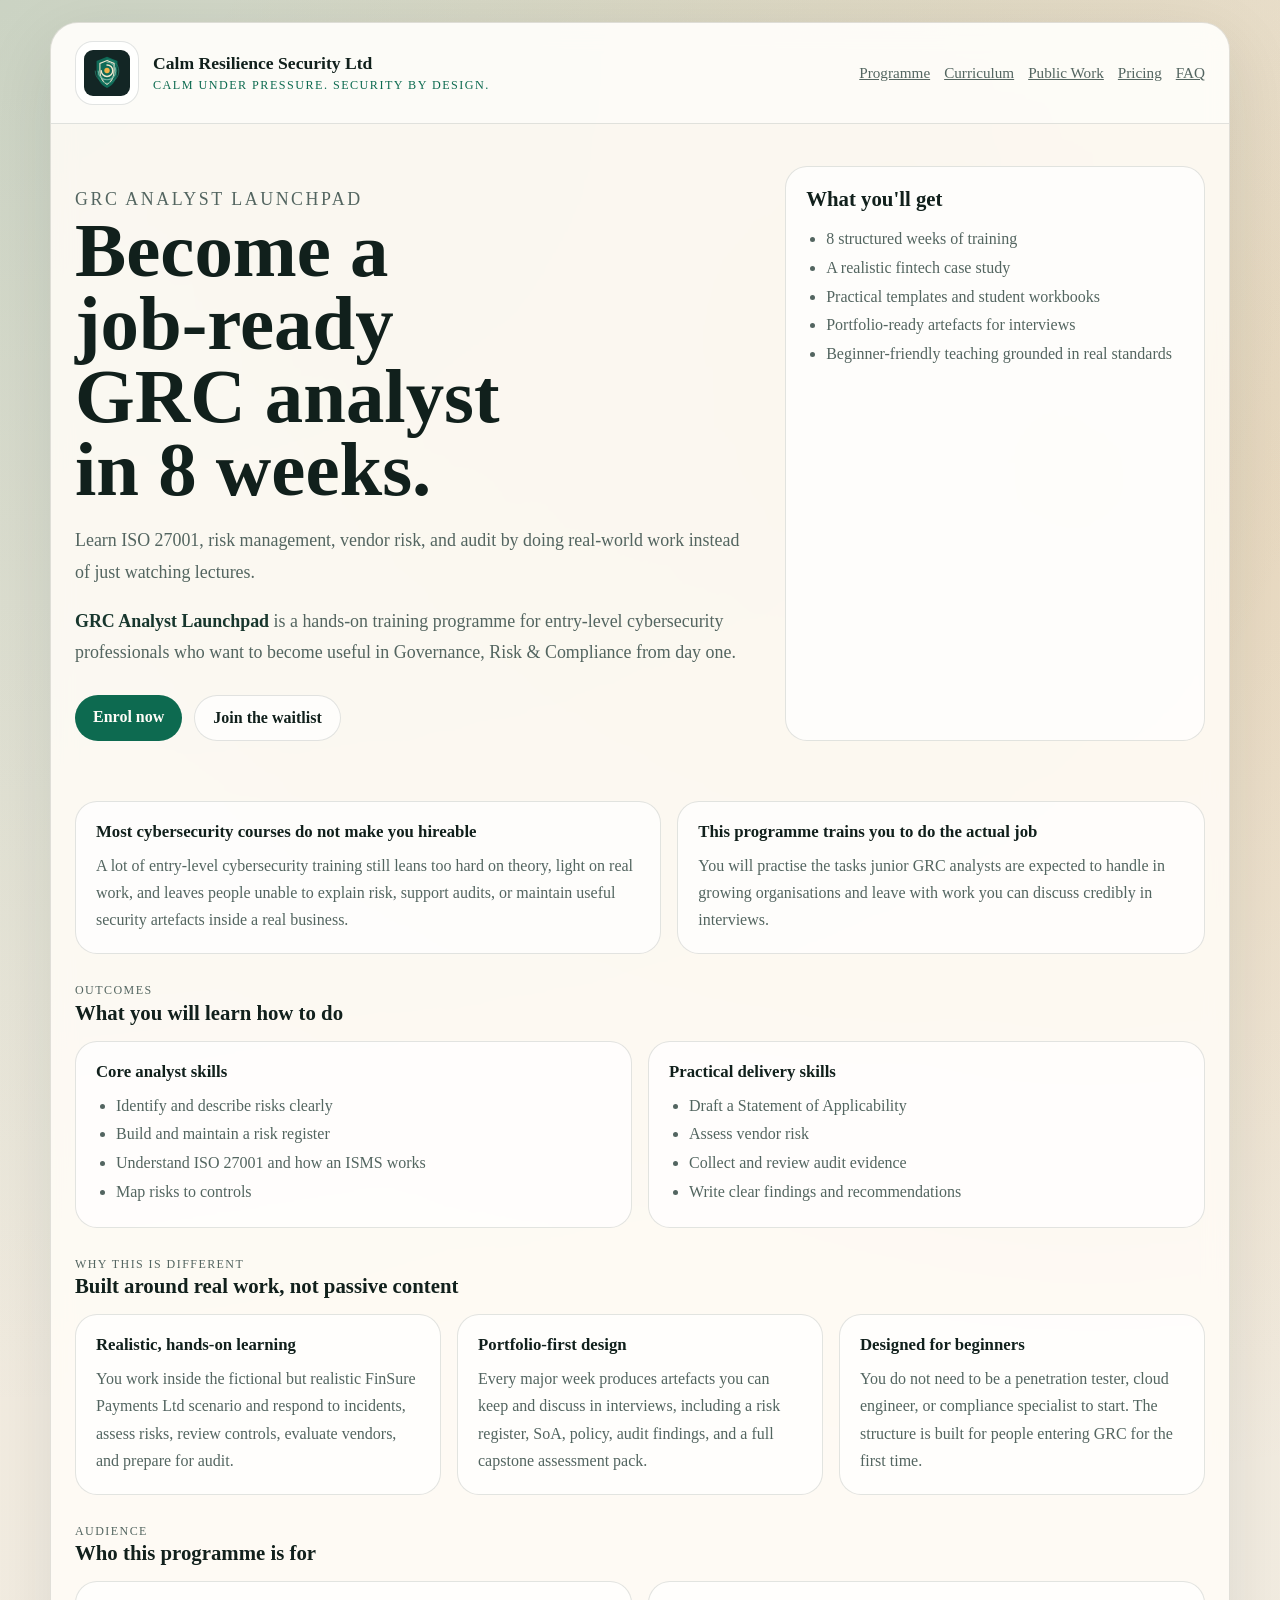
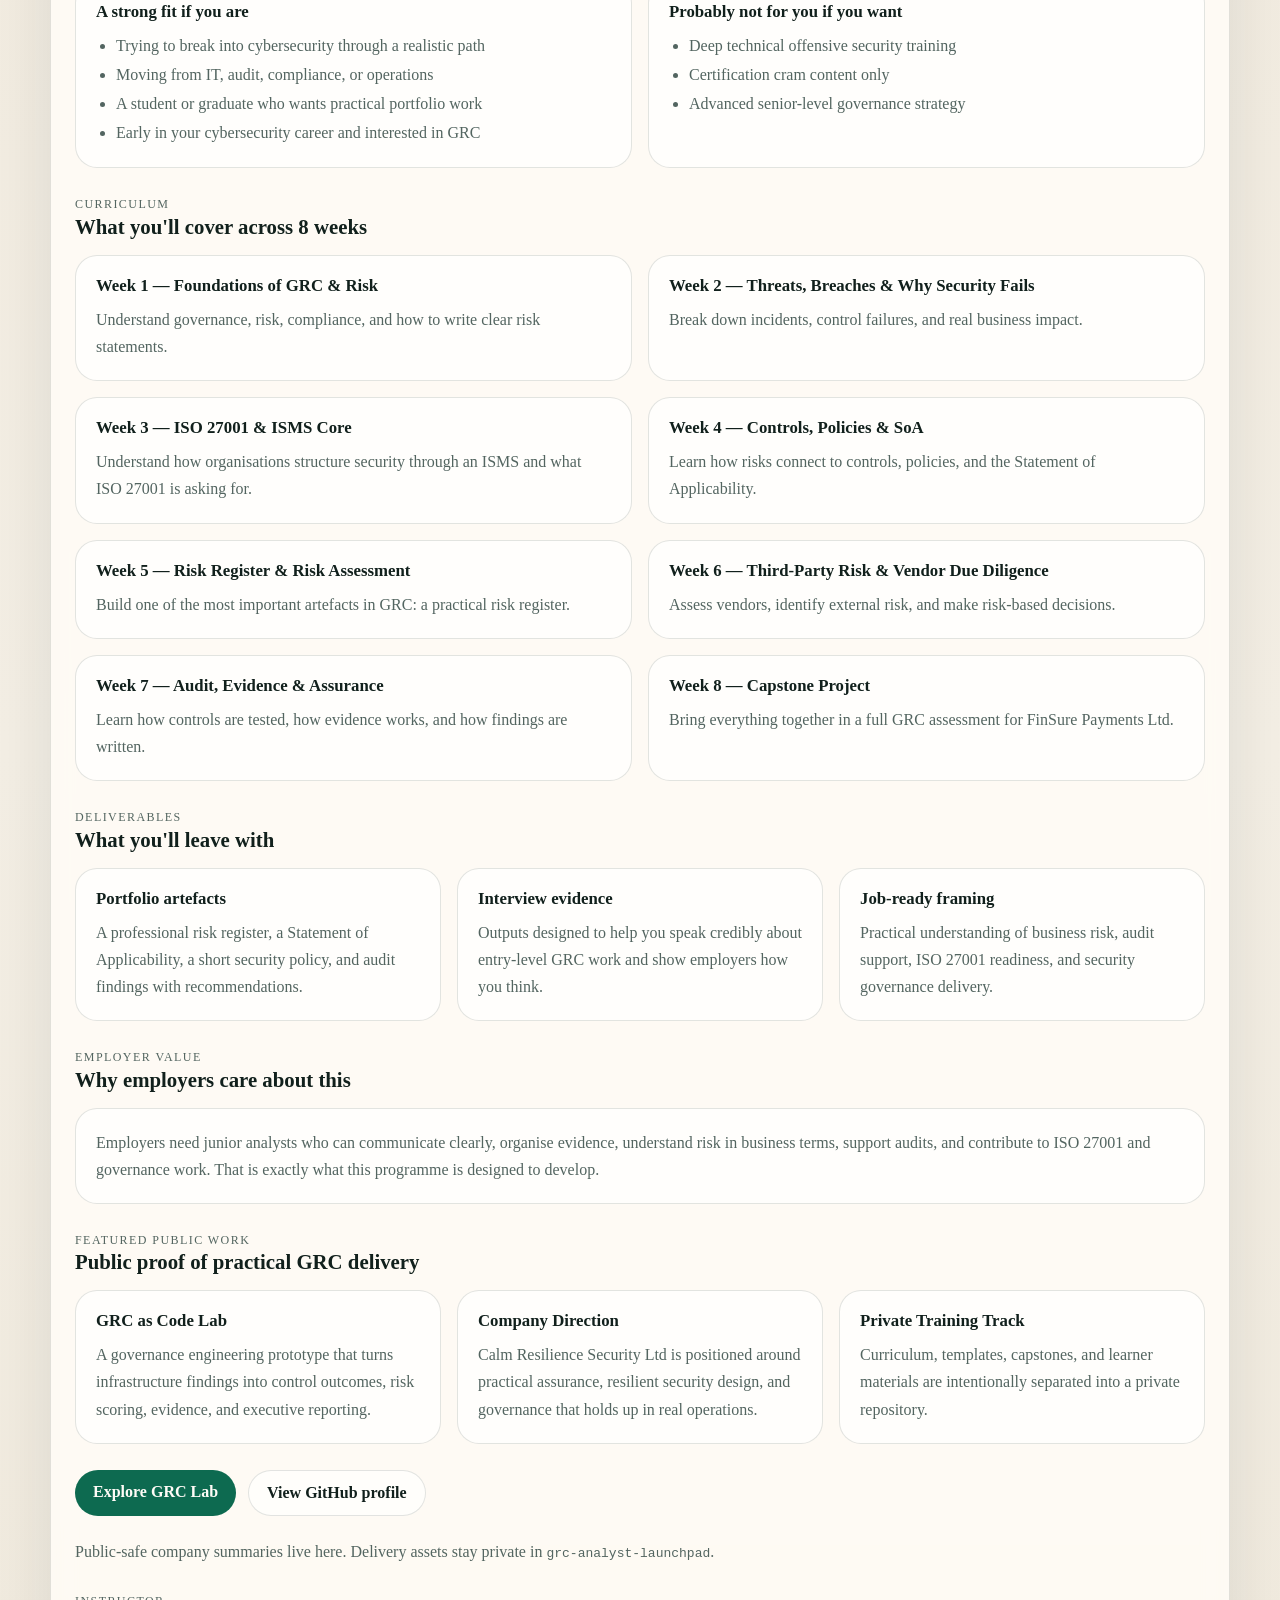
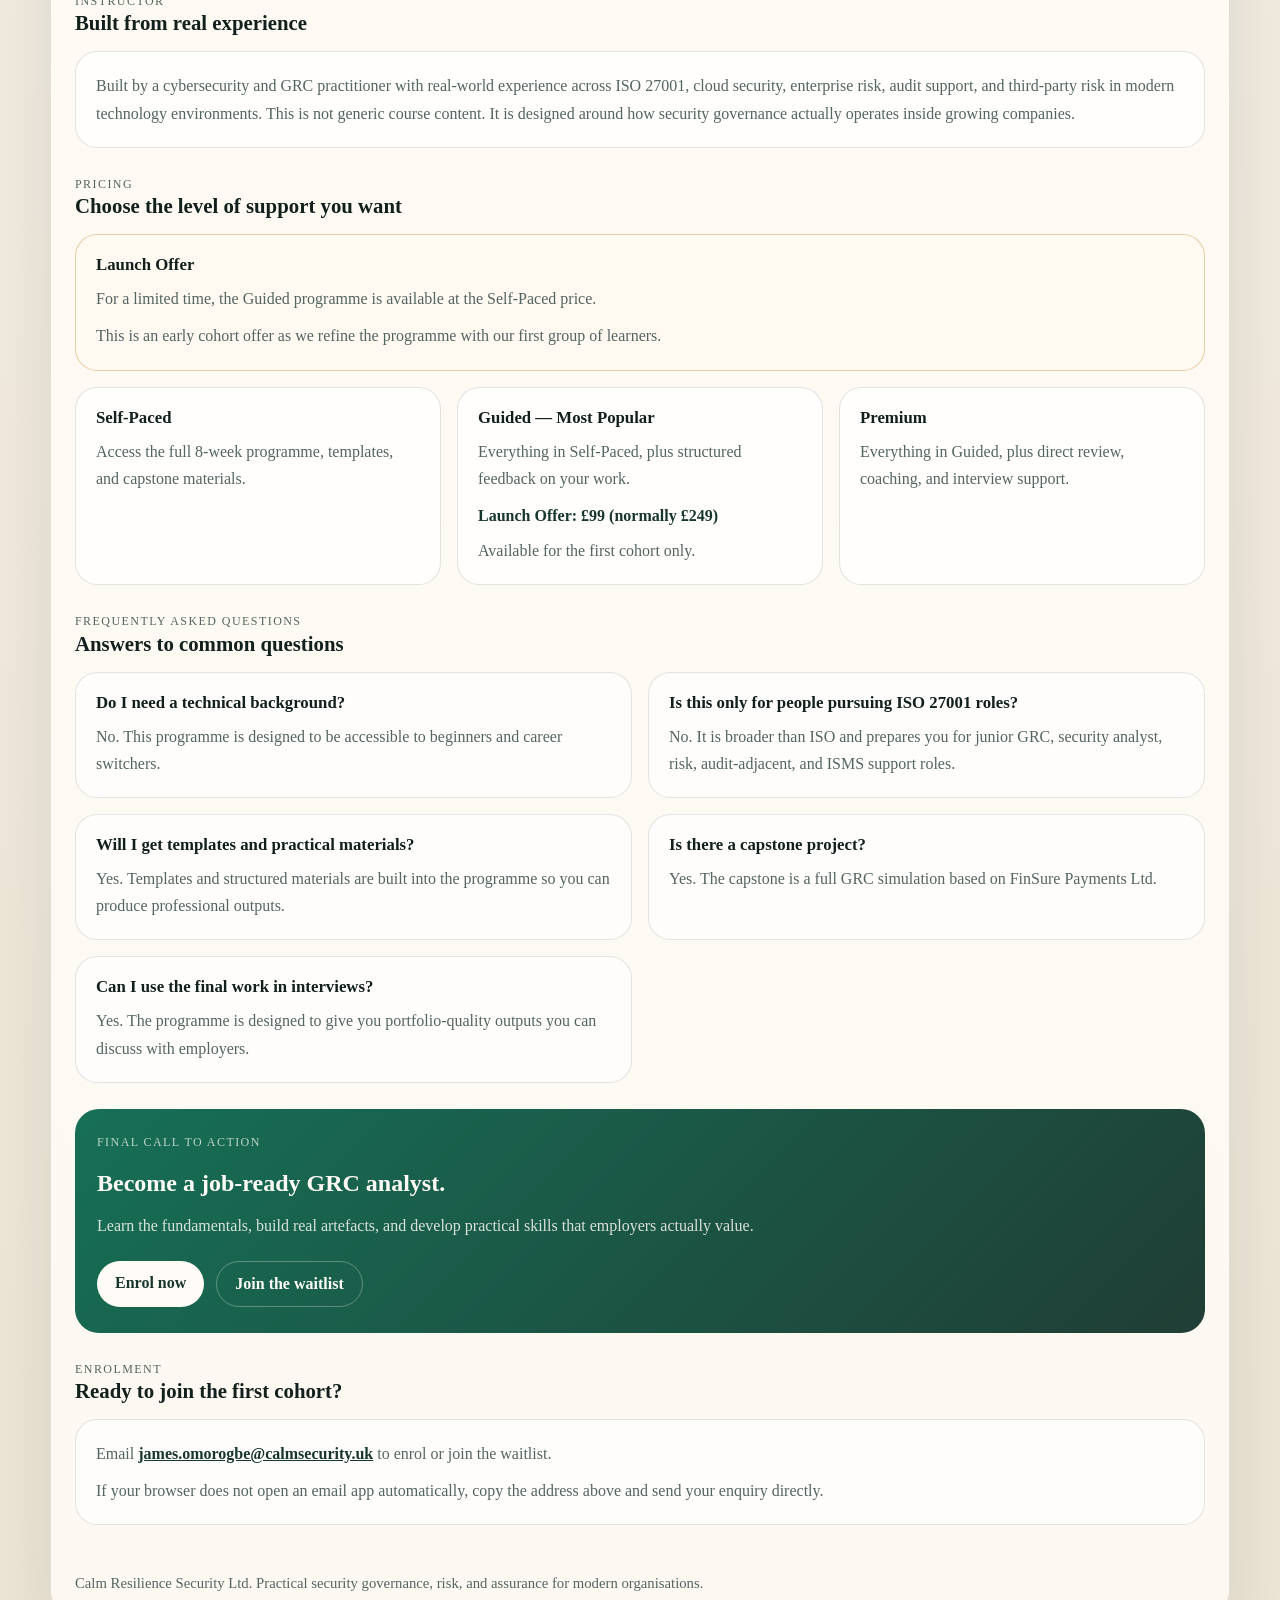
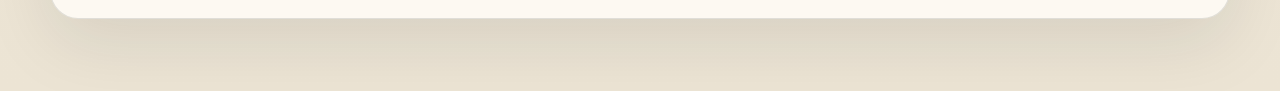
==== commit 28bced68: "Revert "Formalise company landing page positioning" This reverts commit 1800e5adacdf107779d4120f9b03" ====
--- a/index.html
+++ b/index.html
@@ -3,10 +3,10 @@
   <head>
     <meta charset="UTF-8" />
     <meta name="viewport" content="width=device-width, initial-scale=1.0" />
-    <title>Calm Resilience Security Ltd | Security, GRC & Training</title>
+    <title>GRC Analyst Launchpad | Calm Resilience Security Ltd</title>
     <meta
       name="description"
-      content="Calm Resilience Security Ltd provides practical security governance, risk, assurance, and training. Its first offer is GRC Analyst Launchpad, an 8-week hands-on programme for aspiring GRC analysts."
+      content="GRC Analyst Launchpad is an 8-week hands-on programme for entry-level cybersecurity professionals who want practical ISO 27001, risk, vendor risk, and audit experience."
     />
     <style>
       :root {
@@ -370,10 +370,8 @@
             </div>
           </div>
           <nav class="top-links">
-            <a href="#company">Company</a>
             <a href="#programme">Programme</a>
             <a href="#weeks">Curriculum</a>
-            <a href="#services">Services</a>
             <a href="#public-work">Public Work</a>
             <a href="#pricing">Pricing</a>
             <a href="#faq">FAQ</a>
@@ -382,90 +380,53 @@
 
         <section class="hero">
           <div class="hero-copy">
-            <p class="eyebrow">Security, GRC &amp; Assurance</p>
-            <h1>Practical security governance for real operating pressure.</h1>
+            <p class="eyebrow">GRC Analyst Launchpad</p>
+            <h1>Become a job-ready GRC analyst in 8 weeks.</h1>
             <p>
-              Calm Resilience Security Ltd helps organisations and learners turn
-              security governance, risk, controls, and evidence into practical
-              outcomes that leaders can trust.
+              Learn ISO 27001, risk management, vendor risk, and audit by doing
+              real-world work instead of just watching lectures.
             </p>
             <p>
-              The company is starting with <span class="emphasis">GRC Analyst
-              Launchpad</span>, a hands-on training programme for entry-level
-              cybersecurity professionals. Consultancy services in governance,
-              assurance, cloud security, and operational resilience are planned as
-              the company grows.
+              <span class="emphasis">GRC Analyst Launchpad</span> is a hands-on
+              training programme for entry-level cybersecurity professionals who
+              want to become useful in Governance, Risk &amp; Compliance from day one.
             </p>
             <div class="actions">
-              <a class="button button-primary" href="#programme">Explore the training</a>
-              <a class="button button-secondary" href="#services">View future services</a>
+              <a class="button button-primary" href="#contact">Enrol now</a>
+              <a class="button button-secondary" href="#contact">Join the waitlist</a>
             </div>
           </div>
 
           <aside class="hero-card">
-            <h2>Current focus</h2>
+            <h2>What you'll get</h2>
             <ul class="checklist">
-              <li>GRC Analyst Launchpad training</li>
-              <li>ISO 27001, risk, controls, vendor risk, and audit practice</li>
-              <li>Portfolio-ready student artefacts</li>
-              <li>Structured templates and capstone materials</li>
-              <li>Professional, beginner-friendly delivery</li>
+              <li>8 structured weeks of training</li>
+              <li>A realistic fintech case study</li>
+              <li>Practical templates and student workbooks</li>
+              <li>Portfolio-ready artefacts for interviews</li>
+              <li>Beginner-friendly teaching grounded in real standards</li>
             </ul>
           </aside>
         </section>
 
         <div class="content">
-          <section class="section" id="company">
-            <div class="section-header">
-              <div>
-                <p class="section-kicker">Company Profile</p>
-                <h2>Calm Resilience Security Ltd</h2>
-              </div>
-            </div>
-            <div class="grid-3">
-              <article class="highlight">
-                <h3>Mission</h3>
-                <p>
-                  To help people and organisations build calm, evidence-backed
-                  security practices that hold up under audit, client scrutiny, and
-                  operational pressure.
-                </p>
-              </article>
-              <article class="highlight">
-                <h3>Current offer</h3>
-                <p>
-                  The first public offer is GRC Analyst Launchpad, a practical
-                  training programme designed to help beginners develop job-ready
-                  governance, risk, and assurance skills.
-                </p>
-              </article>
-              <article class="highlight">
-                <h3>Direction</h3>
-                <p>
-                  Future consultancy will focus on ISO 27001 readiness, risk
-                  management, control improvement, third-party assurance, and
-                  practical security governance for growing organisations.
-                </p>
-              </article>
-            </div>
-          </section>
-
           <section class="section">
             <div class="split">
               <article class="panel">
-                <h3>Training is the first public service</h3>
+                <h3>Most cybersecurity courses do not make you hireable</h3>
                 <p>
-                  Calm Resilience Security is beginning with training because the
-                  market needs analysts who can do useful GRC work, not just repeat
-                  security vocabulary.
+                  A lot of entry-level cybersecurity training still leans too hard on
+                  theory, light on real work, and leaves people unable to explain
+                  risk, support audits, or maintain useful security artefacts inside
+                  a real business.
                 </p>
               </article>
               <article class="panel">
-                <h3>Consultancy will follow the same principle</h3>
+                <h3>This programme trains you to do the actual job</h3>
                 <p>
-                  Future consulting services will be built around the same standard:
-                  clear controls, practical assurance, business-focused risk
-                  communication, and evidence that stands up to review.
+                  You will practise the tasks junior GRC analysts are expected to
+                  handle in growing organisations and leave with work you can
+                  discuss credibly in interviews.
                 </p>
               </article>
             </div>
@@ -474,19 +435,10 @@
           <section class="section" id="programme">
             <div class="section-header">
               <div>
-                <p class="section-kicker">Flagship Training Programme</p>
-                <h2>GRC Analyst Launchpad</h2>
-              </div>
-            </div>
-            <article class="panel" style="margin-bottom: 16px">
-              <p>
-                <span class="emphasis">GRC Analyst Launchpad</span> is an 8-week,
-                hands-on programme for entry-level cybersecurity professionals who
-                want practical experience in ISO 27001, risk management, vendor
-                risk, controls, and audit. Students learn by producing realistic
-                artefacts, not by passively watching lectures.
-              </p>
-            </article>
+                <p class="section-kicker">Outcomes</p>
+                <h2>What you will learn how to do</h2>
+              </div>
+            </div>
             <div class="grid-2">
               <article class="highlight">
                 <h3>Core analyst skills</h3>
@@ -513,7 +465,7 @@
             <div class="section-header">
               <div>
                 <p class="section-kicker">Why This Is Different</p>
-                <h2>Training built around real work, not passive content</h2>
+                <h2>Built around real work, not passive content</h2>
               </div>
             </div>
             <div class="highlight-grid">
@@ -655,46 +607,6 @@
             </article>
           </section>
 
-          <section class="section" id="services">
-            <div class="section-header">
-              <div>
-                <p class="section-kicker">Consultancy Direction</p>
-                <h2>Future professional services</h2>
-              </div>
-            </div>
-            <article class="panel" style="margin-bottom: 16px">
-              <p>
-                Calm Resilience Security Ltd is currently focused on training.
-                Consultancy services are planned for the future and will be shaped
-                around practical, evidence-led security improvement for small and
-                growing organisations.
-              </p>
-            </article>
-            <div class="grid-3">
-              <article class="highlight">
-                <h3>GRC &amp; ISO 27001 readiness</h3>
-                <p>
-                  Support with ISMS structure, policy foundations, risk registers,
-                  control mapping, and audit preparation.
-                </p>
-              </article>
-              <article class="highlight">
-                <h3>Risk &amp; control improvement</h3>
-                <p>
-                  Practical help turning security gaps into prioritised risks,
-                  control actions, ownership, and evidence.
-                </p>
-              </article>
-              <article class="highlight">
-                <h3>Third-party assurance</h3>
-                <p>
-                  Vendor risk reviews, due diligence support, control evidence
-                  requests, and clear recommendations for business decisions.
-                </p>
-              </article>
-            </div>
-          </section>
-
           <section class="section" id="public-work">
             <div class="section-header">
               <div>
@@ -714,9 +626,9 @@
               <article class="panel">
                 <h3>Company Direction</h3>
                 <p>
-                  Calm Resilience Security Ltd is developing towards practical
-                  consultancy in governance, risk, assurance, cloud security, and
-                  resilient security design.
+                  Calm Resilience Security Ltd is positioned around practical
+                  assurance, resilient security design, and governance that holds
+                  up in real operations.
                 </p>
               </article>
               <article class="panel">
@@ -729,7 +641,7 @@
             </div>
             <div class="actions">
               <a class="button button-primary" href="https://github.com/Jaymeso/grc-as-code-lab">Explore GRC Lab</a>
-              <a class="button button-secondary" href="https://github.com/Calm-Resilience-Security">View company GitHub</a>
+              <a class="button button-secondary" href="https://github.com/Jaymeso">View GitHub profile</a>
             </div>
             <p style="margin-top: 22px; color: var(--muted); line-height: 1.7">
               Public-safe company summaries live here. Delivery assets stay private
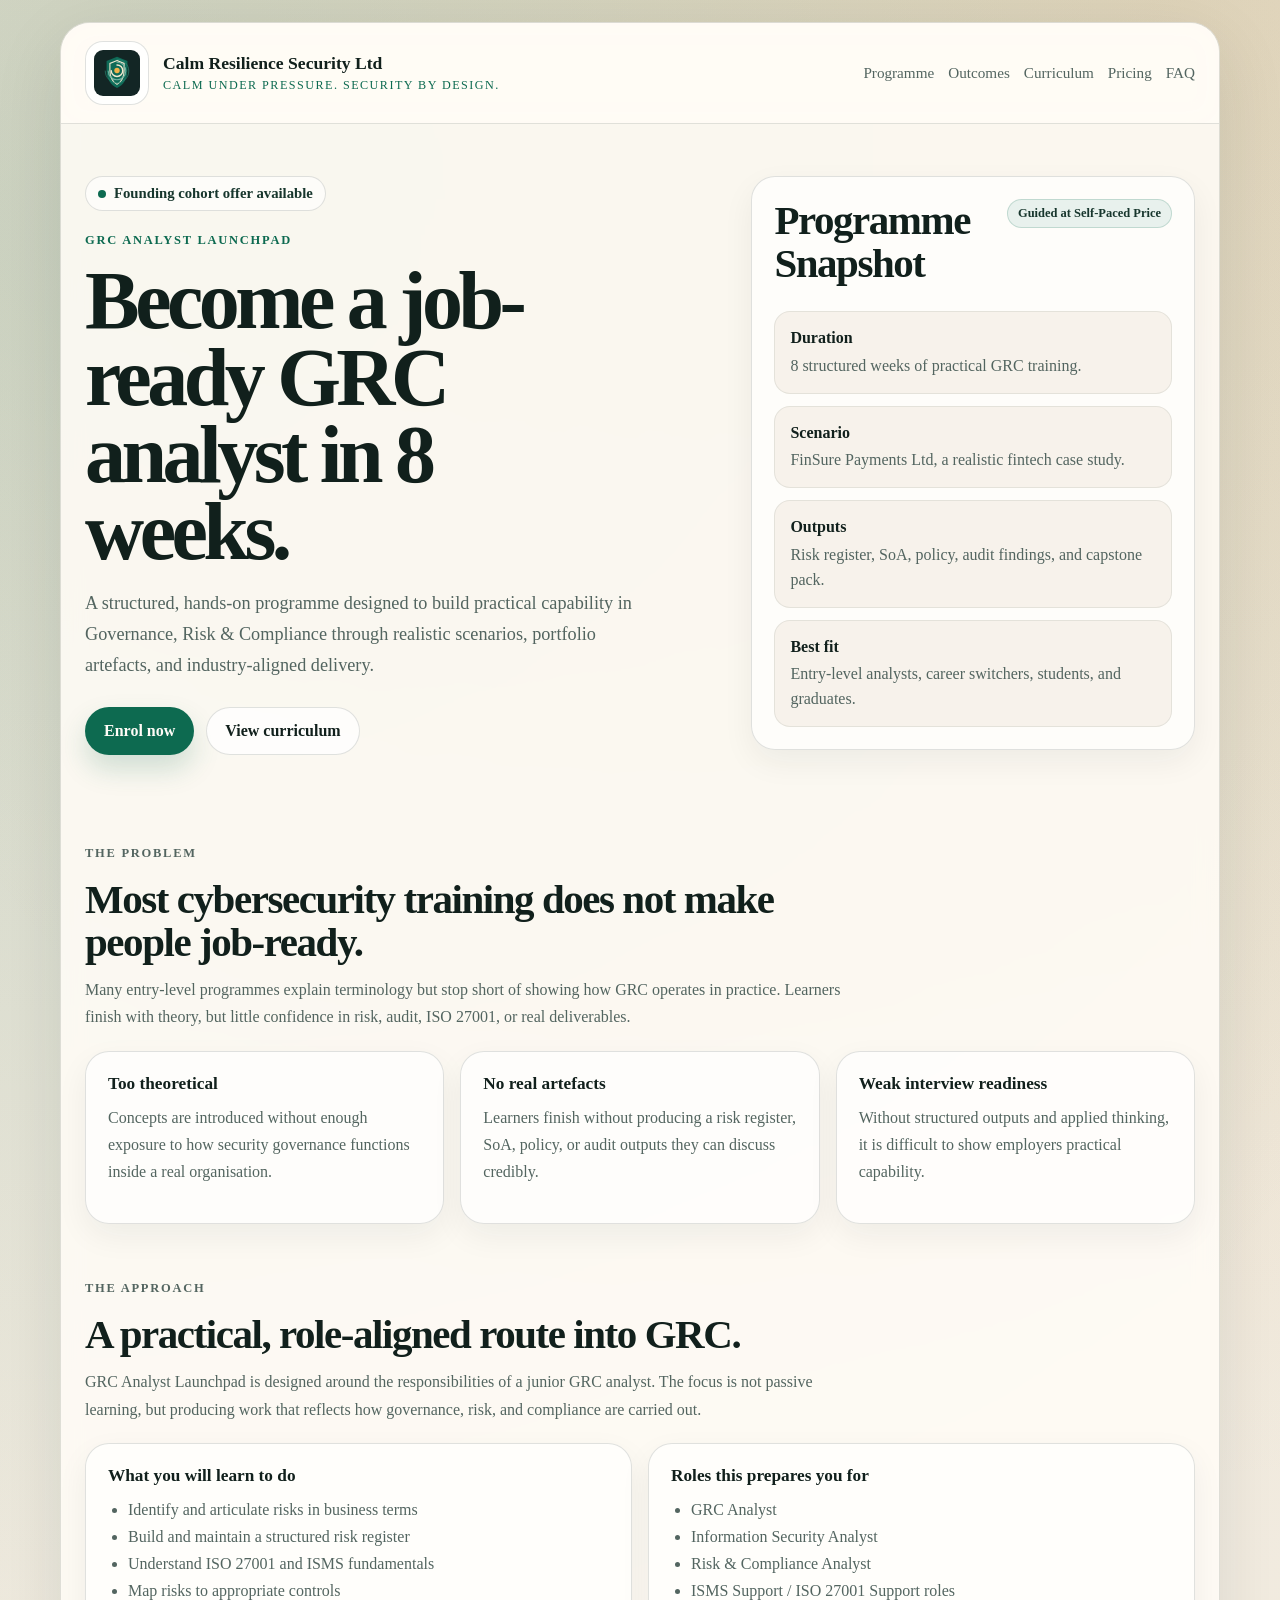
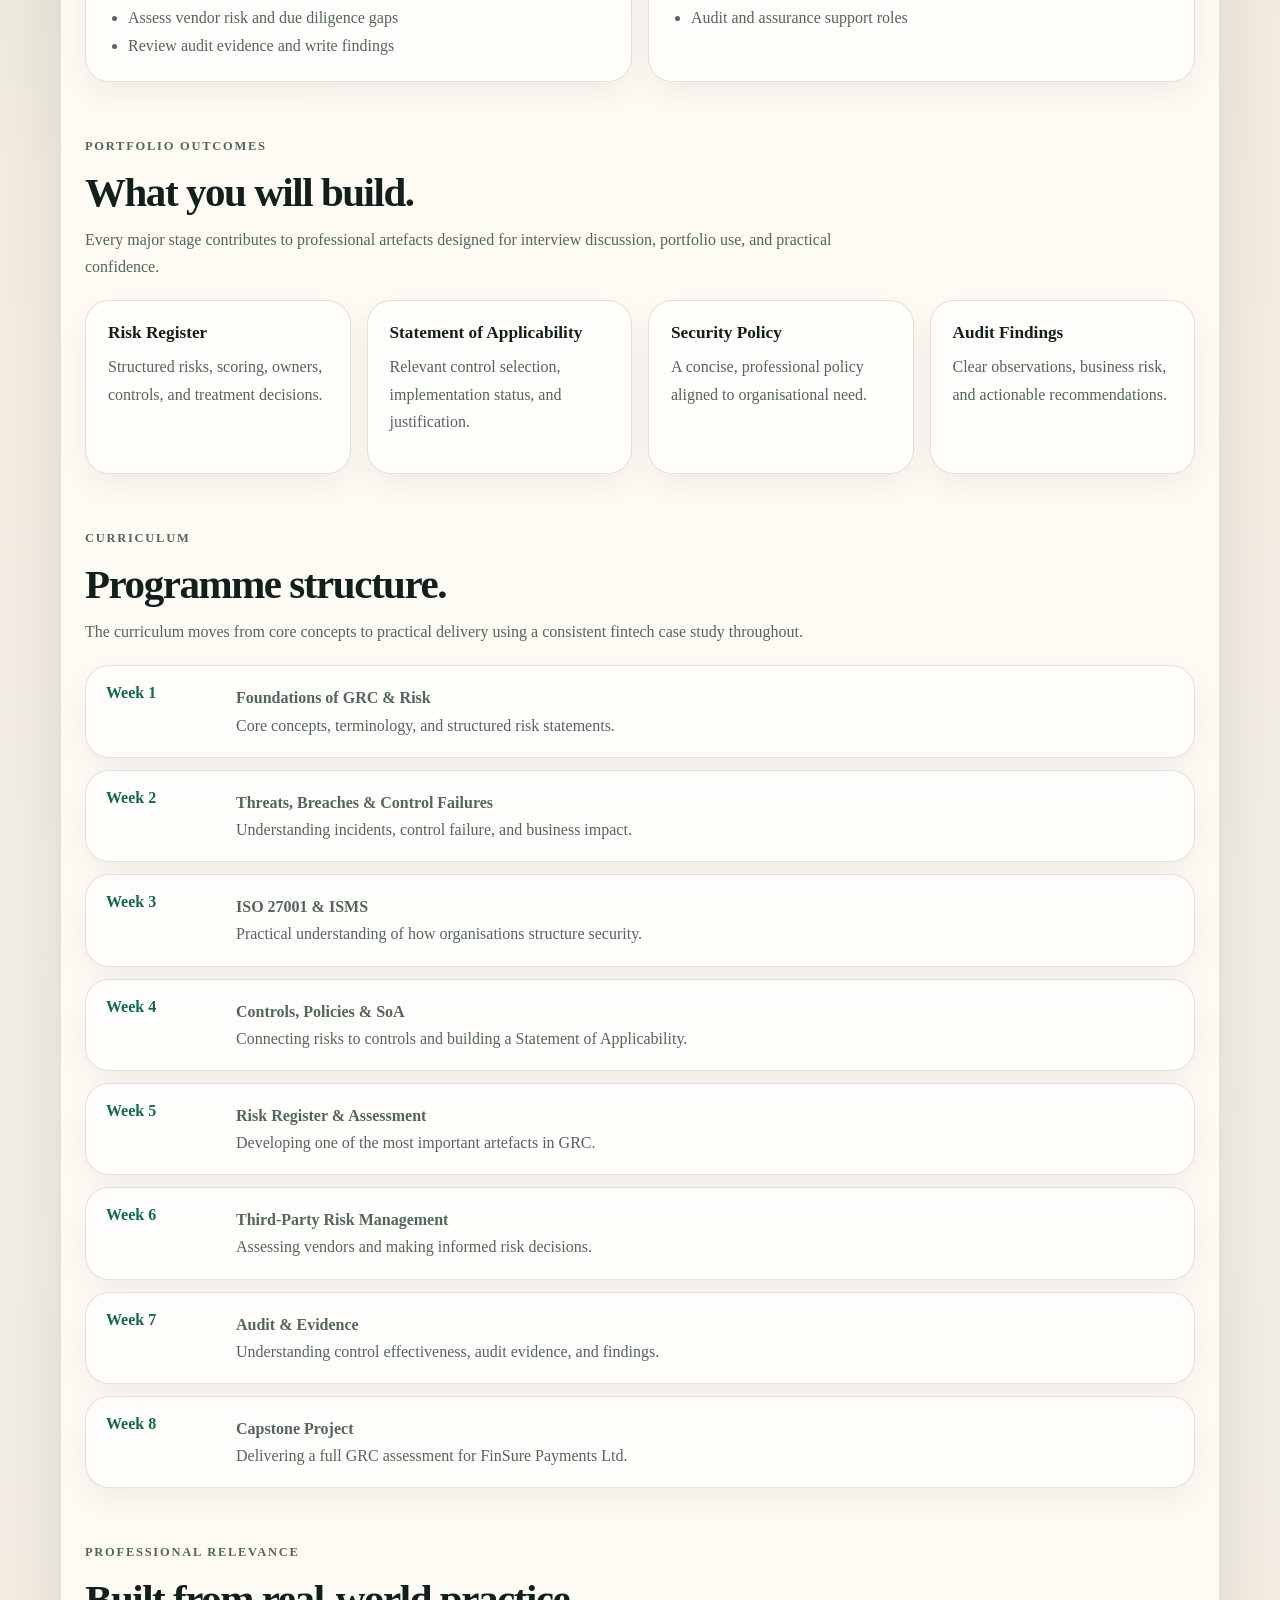
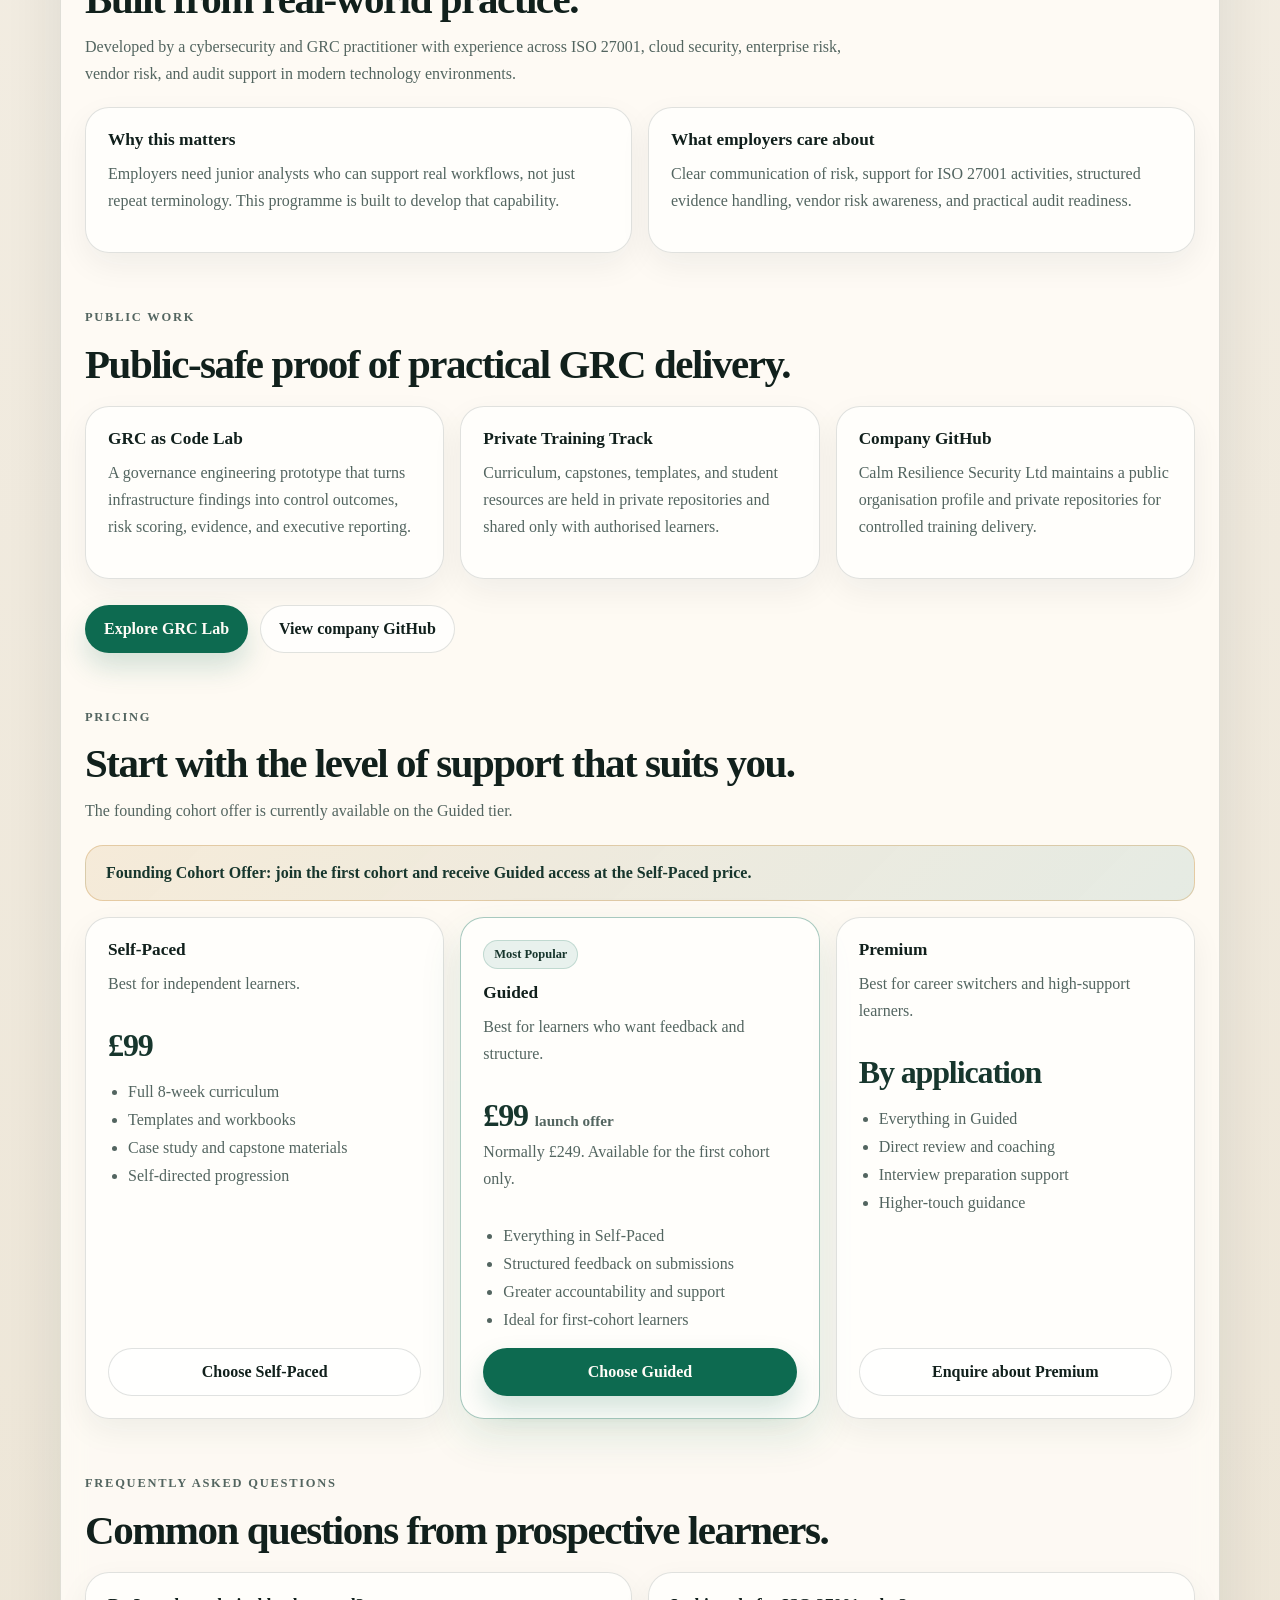
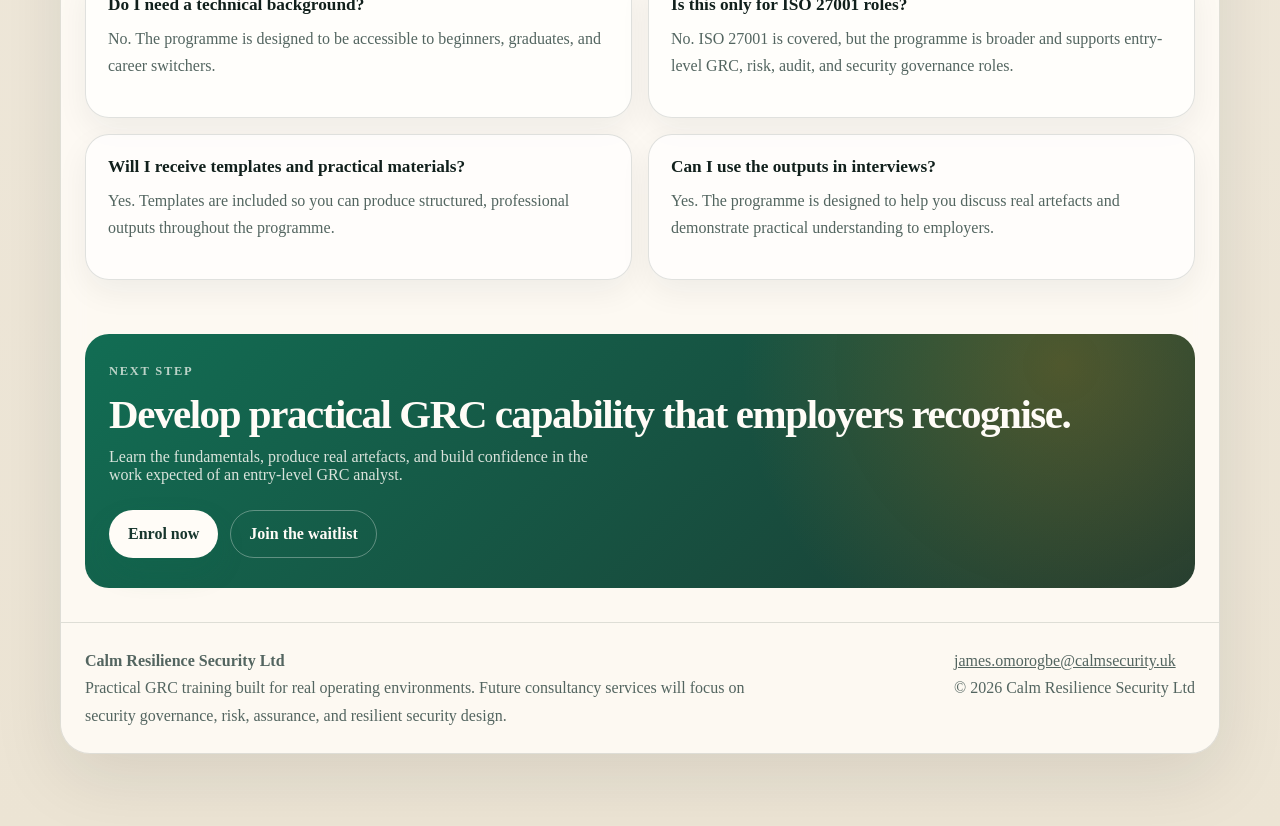
==== commit 70d2fdbf: "Upgrade GRC Launchpad landing page" ====
--- a/index.html
+++ b/index.html
@@ -6,20 +6,24 @@
     <title>GRC Analyst Launchpad | Calm Resilience Security Ltd</title>
     <meta
       name="description"
-      content="GRC Analyst Launchpad is an 8-week hands-on programme for entry-level cybersecurity professionals who want practical ISO 27001, risk, vendor risk, and audit experience."
+      content="Become a job-ready GRC analyst in 8 weeks. Learn ISO 27001, risk, audit, controls, and vendor management through structured practical training."
     />
     <style>
       :root {
         --bg: #f4efe5;
-        --paper: rgba(255, 252, 246, 0.88);
-        --paper-strong: #fffaf1;
+        --paper: #fffaf1;
+        --paper-soft: rgba(255, 252, 246, 0.78);
         --ink: #11201c;
         --muted: #536560;
-        --line: rgba(17, 32, 28, 0.12);
+        --line: rgba(17, 32, 28, 0.13);
         --green: #0d6a50;
+        --green-dark: #17362d;
         --gold: #b97816;
-        --forest: #17362d;
+        --blue: #163a70;
+        --success: #e8f1ed;
         --shadow: 0 22px 70px rgba(17, 32, 28, 0.1);
+        --radius: 24px;
+        --max: 1160px;
       }
 
       * {
@@ -35,8 +39,8 @@
         color: var(--ink);
         font-family: Georgia, "Times New Roman", serif;
         background:
-          radial-gradient(circle at top left, rgba(13, 106, 80, 0.16), transparent 28%),
-          radial-gradient(circle at 85% 10%, rgba(185, 120, 22, 0.16), transparent 22%),
+          radial-gradient(circle at 8% 4%, rgba(13, 106, 80, 0.16), transparent 28%),
+          radial-gradient(circle at 92% 0%, rgba(185, 120, 22, 0.14), transparent 26%),
           linear-gradient(180deg, #efe7d9 0%, var(--bg) 48%, #ece4d4 100%);
       }
 
@@ -44,35 +48,40 @@
         color: inherit;
       }
 
-      main {
-        width: min(1180px, calc(100% - 32px));
+      .page {
+        width: min(var(--max), calc(100% - 32px));
         margin: 0 auto;
         padding: 22px 0 72px;
       }
 
       .shell {
-        background: var(--paper);
+        background: rgba(255, 252, 246, 0.88);
         border: 1px solid var(--line);
-        border-radius: 28px;
+        border-radius: 30px;
         box-shadow: var(--shadow);
         overflow: hidden;
         backdrop-filter: blur(12px);
       }
 
       .topbar {
+        position: sticky;
+        top: 0;
+        z-index: 10;
         display: flex;
         justify-content: space-between;
         align-items: center;
         gap: 20px;
         padding: 18px 24px;
         border-bottom: 1px solid var(--line);
-        background: rgba(255, 255, 255, 0.42);
+        background: rgba(255, 252, 246, 0.9);
+        backdrop-filter: blur(14px);
       }
 
       .brand {
         display: flex;
         align-items: center;
         gap: 14px;
+        text-decoration: none;
       }
 
       .brand img {
@@ -80,7 +89,7 @@
         height: 64px;
         border-radius: 18px;
         padding: 8px;
-        background: rgba(255, 255, 255, 0.82);
+        background: rgba(255, 255, 255, 0.84);
         border: 1px solid var(--line);
       }
 
@@ -106,34 +115,94 @@
         font-size: 0.95rem;
       }
 
+      .top-links a {
+        text-decoration: none;
+      }
+
+      .top-links a:hover {
+        color: var(--green-dark);
+      }
+
       .hero {
         display: grid;
-        grid-template-columns: 1.3fr 0.8fr;
+        grid-template-columns: minmax(0, 1.18fr) minmax(300px, 0.82fr);
         gap: 28px;
-        padding: 42px 24px 26px;
-      }
-
-      .eyebrow {
+        padding: 52px 24px 34px;
+      }
+
+      .eyebrow,
+      .section-kicker {
         margin: 0 0 14px;
         color: var(--green);
         letter-spacing: 0.14em;
         text-transform: uppercase;
-        font-size: 0.8rem;
+        font-size: 0.78rem;
+        font-weight: 700;
+      }
+
+      .pill {
+        display: inline-flex;
+        align-items: center;
+        gap: 8px;
+        padding: 8px 12px;
+        border: 1px solid var(--line);
+        border-radius: 999px;
+        background: rgba(255, 255, 255, 0.62);
+        color: var(--green-dark);
+        font-size: 0.92rem;
+        font-weight: 700;
+      }
+
+      .pill::before {
+        content: "";
+        width: 8px;
+        height: 8px;
+        border-radius: 50%;
+        background: var(--green);
+      }
+
+      h1,
+      h2,
+      h3,
+      p {
+        margin-top: 0;
       }
 
       h1 {
-        margin: 0;
-        font-size: clamp(2.6rem, 6vw, 5.3rem);
-        line-height: 0.95;
+        margin-bottom: 18px;
+        font-size: clamp(2.7rem, 6.4vw, 5.6rem);
+        line-height: 0.94;
+        letter-spacing: -0.055em;
         max-width: 12ch;
       }
 
-      .hero-copy p {
-        margin: 18px 0 0;
-        font-size: 1.12rem;
-        line-height: 1.75;
+      h2 {
+        margin-bottom: 12px;
+        font-size: clamp(1.8rem, 3.2vw, 2.7rem);
+        line-height: 1.05;
+        letter-spacing: -0.035em;
+      }
+
+      h3 {
+        margin-bottom: 10px;
+        font-size: 1.08rem;
+      }
+
+      .lead,
+      .section-heading p,
+      .card p,
+      .card li,
+      .price-card p,
+      .faq-item p,
+      .week-item p,
+      footer {
         color: var(--muted);
-        max-width: 44rem;
+        line-height: 1.7;
+      }
+
+      .lead {
+        max-width: 60ch;
+        font-size: 1.14rem;
       }
 
       .actions {
@@ -144,198 +213,269 @@
       }
 
       .button {
-        display: inline-block;
+        display: inline-flex;
+        align-items: center;
+        justify-content: center;
+        min-height: 48px;
         padding: 13px 18px;
         border-radius: 999px;
         text-decoration: none;
         font-weight: 700;
+        border: 1px solid transparent;
+        transition: transform 180ms ease, box-shadow 180ms ease, background 180ms ease;
+      }
+
+      .button:hover {
+        transform: translateY(-1px);
       }
 
       .button-primary {
         background: var(--green);
         color: #fffcf7;
+        box-shadow: 0 14px 28px rgba(13, 106, 80, 0.18);
       }
 
       .button-secondary {
-        background: rgba(255, 255, 255, 0.72);
-        border: 1px solid var(--line);
+        background: rgba(255, 255, 255, 0.74);
+        border-color: var(--line);
       }
 
       .hero-card,
-      .panel,
+      .card,
       .faq-item,
       .price-card,
-      .week-card,
-      .highlight {
-        background: rgba(255, 255, 255, 0.68);
+      .week-item {
+        background: rgba(255, 255, 255, 0.7);
         border: 1px solid var(--line);
-        border-radius: 22px;
+        border-radius: var(--radius);
+        box-shadow: 0 12px 32px rgba(17, 32, 28, 0.06);
       }
 
       .hero-card {
-        padding: 20px;
+        padding: 22px;
+        align-self: start;
+      }
+
+      .snapshot-head {
+        display: flex;
+        justify-content: space-between;
+        align-items: start;
+        gap: 12px;
+        margin-bottom: 14px;
+      }
+
+      .badge {
+        display: inline-flex;
+        padding: 6px 10px;
+        border-radius: 999px;
+        background: var(--success);
+        color: var(--green-dark);
+        border: 1px solid rgba(13, 106, 80, 0.18);
+        font-size: 0.78rem;
+        font-weight: 700;
+        white-space: nowrap;
+      }
+
+      .mini-list {
         display: grid;
-        gap: 14px;
-        align-content: start;
-      }
-
-      .hero-card h2,
-      .section h2 {
-        margin: 0;
-        font-size: 1.3rem;
-      }
-
-      .hero-card p,
-      .panel p,
-      .section p,
-      .faq-item p,
-      .price-card p,
-      .week-card p,
-      .highlight p {
-        margin: 0;
+        gap: 12px;
+      }
+
+      .mini-item {
+        padding: 14px 15px;
+        border-radius: 16px;
+        background: rgba(244, 239, 229, 0.72);
+        border: 1px solid rgba(17, 32, 28, 0.08);
         color: var(--muted);
-        line-height: 1.7;
-      }
-
-      .checklist,
-      .simple-list {
+        line-height: 1.55;
+      }
+
+      .mini-item strong {
+        display: block;
+        color: var(--ink);
+        margin-bottom: 3px;
+      }
+
+      .content {
+        padding: 0 24px 34px;
+      }
+
+      .section {
+        padding: 54px 0 0;
+      }
+
+      .section-heading {
+        max-width: 760px;
+        margin-bottom: 20px;
+      }
+
+      .grid-2,
+      .grid-3,
+      .grid-4,
+      .faq-grid {
+        display: grid;
+        gap: 16px;
+      }
+
+      .grid-2 {
+        grid-template-columns: repeat(2, minmax(0, 1fr));
+      }
+
+      .grid-3 {
+        grid-template-columns: repeat(3, minmax(0, 1fr));
+      }
+
+      .grid-4 {
+        grid-template-columns: repeat(4, minmax(0, 1fr));
+      }
+
+      .faq-grid {
+        grid-template-columns: repeat(2, minmax(0, 1fr));
+      }
+
+      .card,
+      .faq-item,
+      .price-card {
+        padding: 22px;
+      }
+
+      .card ul,
+      .price-card ul {
         margin: 0;
         padding-left: 20px;
         color: var(--muted);
-        line-height: 1.8;
-      }
-
-      .content {
-        padding: 8px 24px 32px;
-      }
-
-      .section {
-        padding: 26px 0 0;
-      }
-
-      .section-header {
+        line-height: 1.75;
+      }
+
+      .week-list {
+        display: grid;
+        gap: 12px;
+      }
+
+      .week-item {
+        display: grid;
+        grid-template-columns: 112px 1fr;
+        gap: 18px;
+        padding: 18px 20px;
+      }
+
+      .week-label {
+        color: var(--green);
+        font-weight: 800;
+      }
+
+      .week-item p {
+        margin-bottom: 0;
+      }
+
+      .offer-banner {
+        margin-bottom: 16px;
+        padding: 18px 20px;
+        border-radius: 18px;
+        background: linear-gradient(135deg, rgba(185, 120, 22, 0.12), rgba(13, 106, 80, 0.1));
+        border: 1px solid rgba(185, 120, 22, 0.28);
+        color: var(--green-dark);
+        font-weight: 700;
+      }
+
+      .pricing-grid {
+        display: grid;
+        grid-template-columns: repeat(3, minmax(0, 1fr));
+        gap: 16px;
+        align-items: stretch;
+      }
+
+      .price-card {
+        display: flex;
+        flex-direction: column;
+        gap: 14px;
+      }
+
+      .price-card.featured {
+        border-color: rgba(13, 106, 80, 0.36);
+        box-shadow: 0 18px 42px rgba(13, 106, 80, 0.12);
+      }
+
+      .price {
+        color: var(--green-dark);
+        font-size: 2rem;
+        font-weight: 800;
+        letter-spacing: -0.035em;
+      }
+
+      .price span {
+        color: var(--muted);
+        font-size: 0.95rem;
+        font-weight: 700;
+        letter-spacing: 0;
+      }
+
+      .pricing-foot {
+        margin-top: auto;
+      }
+
+      .pricing-foot .button {
+        width: 100%;
+      }
+
+      .cta-band {
+        margin-top: 54px;
+        padding: 30px 24px;
+        background:
+          radial-gradient(circle at 88% 12%, rgba(185, 120, 22, 0.34), transparent 32%),
+          linear-gradient(135deg, rgba(13, 106, 80, 0.98), rgba(23, 54, 45, 0.98));
+        border-radius: var(--radius);
+        color: #fffcf7;
+      }
+
+      .cta-band p {
+        color: rgba(255, 252, 247, 0.84);
+        max-width: 62ch;
+      }
+
+      .cta-band .button-primary {
+        background: #fffcf7;
+        color: var(--green-dark);
+      }
+
+      .cta-band .button-secondary {
+        background: transparent;
+        color: #fffcf7;
+        border-color: rgba(255, 252, 247, 0.32);
+      }
+
+      footer {
         display: flex;
         justify-content: space-between;
         gap: 16px;
-        align-items: end;
-        margin-bottom: 16px;
-      }
-
-      .section-kicker {
-        margin: 0 0 8px;
-        color: var(--green);
-        letter-spacing: 0.12em;
-        text-transform: uppercase;
-        font-size: 0.75rem;
-      }
-
-      .grid-2,
-      .grid-3,
-      .week-grid,
-      .pricing-grid,
-      .faq-grid,
-      .highlight-grid {
-        display: grid;
-        gap: 16px;
-      }
-
-      .grid-2 {
-        grid-template-columns: repeat(2, minmax(0, 1fr));
-      }
-
-      .grid-3,
-      .pricing-grid,
-      .highlight-grid {
-        grid-template-columns: repeat(3, minmax(0, 1fr));
-      }
-
-      .week-grid {
-        grid-template-columns: repeat(2, minmax(0, 1fr));
-      }
-
-      .faq-grid {
-        grid-template-columns: repeat(2, minmax(0, 1fr));
-      }
-
-      .panel,
-      .week-card,
-      .price-card,
-      .faq-item,
-      .highlight {
-        padding: 20px;
-      }
-
-      .panel h3,
-      .week-card h3,
-      .price-card h3,
-      .faq-item h3,
-      .highlight h3 {
-        margin: 0 0 10px;
-        font-size: 1.05rem;
-      }
-
-      .split {
-        display: grid;
-        grid-template-columns: 1fr 0.9fr;
-        gap: 16px;
-      }
-
-      .emphasis {
-        color: var(--forest);
-        font-weight: 700;
-      }
-
-      .cta-band {
-        margin-top: 26px;
-        padding: 26px 22px;
-        background: linear-gradient(135deg, rgba(13, 106, 80, 0.96), rgba(23, 54, 45, 0.96));
-        border-radius: 24px;
-        color: #fffcf7;
-      }
-
-      .cta-band p {
-        color: rgba(255, 252, 247, 0.84);
-      }
-
-      .cta-band .button-primary {
-        background: #fffcf7;
-        color: var(--forest);
-      }
-
-      .cta-band .button-secondary {
-        background: transparent;
-        color: #fffcf7;
-        border-color: rgba(255, 252, 247, 0.3);
-      }
-
-      footer {
-        padding: 18px 24px 26px;
-        color: var(--muted);
-        font-size: 0.92rem;
-      }
-
-      @media (max-width: 960px) {
+        flex-wrap: wrap;
+        padding: 24px;
+        border-top: 1px solid var(--line);
+      }
+
+      .footer-note {
+        max-width: 660px;
+      }
+
+      @media (max-width: 980px) {
         .hero,
-        .split,
         .grid-2,
         .grid-3,
-        .week-grid,
+        .grid-4,
         .pricing-grid,
-        .faq-grid,
-        .highlight-grid {
+        .faq-grid {
           grid-template-columns: 1fr;
         }
 
-        .section-header,
         .topbar {
           align-items: start;
           flex-direction: column;
         }
       }
 
-      @media (max-width: 640px) {
-        main {
-          width: min(100% - 16px, 1180px);
+      @media (max-width: 680px) {
+        .page {
+          width: min(100% - 16px, var(--max));
           padding-top: 8px;
         }
 
@@ -355,421 +495,429 @@
           width: 56px;
           height: 56px;
         }
+
+        .week-item {
+          grid-template-columns: 1fr;
+          gap: 4px;
+        }
       }
     </style>
   </head>
   <body>
-    <main>
+    <main class="page">
       <div class="shell">
         <header class="topbar">
-          <div class="brand">
+          <a class="brand" href="#top" aria-label="Calm Resilience Security home">
             <img src="assets/calm-resilience-security-mark.svg" alt="Calm Resilience Security Ltd mark" />
             <div>
               <p class="brand-name">Calm Resilience Security Ltd</p>
               <p class="brand-tag">Calm under pressure. Security by design.</p>
             </div>
-          </div>
-          <nav class="top-links">
+          </a>
+          <nav class="top-links" aria-label="Main navigation">
             <a href="#programme">Programme</a>
+            <a href="#outcomes">Outcomes</a>
             <a href="#weeks">Curriculum</a>
-            <a href="#public-work">Public Work</a>
             <a href="#pricing">Pricing</a>
             <a href="#faq">FAQ</a>
           </nav>
         </header>
 
-        <section class="hero">
-          <div class="hero-copy">
-            <p class="eyebrow">GRC Analyst Launchpad</p>
+        <section class="hero" id="top">
+          <div>
+            <span class="pill">Founding cohort offer available</span>
+            <p class="eyebrow" style="margin-top: 22px">GRC Analyst Launchpad</p>
             <h1>Become a job-ready GRC analyst in 8 weeks.</h1>
-            <p>
-              Learn ISO 27001, risk management, vendor risk, and audit by doing
-              real-world work instead of just watching lectures.
-            </p>
-            <p>
-              <span class="emphasis">GRC Analyst Launchpad</span> is a hands-on
-              training programme for entry-level cybersecurity professionals who
-              want to become useful in Governance, Risk &amp; Compliance from day one.
+            <p class="lead">
+              A structured, hands-on programme designed to build practical capability
+              in Governance, Risk &amp; Compliance through realistic scenarios,
+              portfolio artefacts, and industry-aligned delivery.
             </p>
             <div class="actions">
-              <a class="button button-primary" href="#contact">Enrol now</a>
-              <a class="button button-secondary" href="#contact">Join the waitlist</a>
+              <a
+                class="button button-primary"
+                href="mailto:james.omorogbe@calmsecurity.uk?subject=GRC%20Analyst%20Launchpad%20-%20enrolment%20enquiry"
+              >
+                Enrol now
+              </a>
+              <a class="button button-secondary" href="#weeks">View curriculum</a>
             </div>
           </div>
 
-          <aside class="hero-card">
-            <h2>What you'll get</h2>
-            <ul class="checklist">
-              <li>8 structured weeks of training</li>
-              <li>A realistic fintech case study</li>
-              <li>Practical templates and student workbooks</li>
-              <li>Portfolio-ready artefacts for interviews</li>
-              <li>Beginner-friendly teaching grounded in real standards</li>
-            </ul>
+          <aside class="hero-card" aria-label="Programme snapshot">
+            <div class="snapshot-head">
+              <h2>Programme Snapshot</h2>
+              <span class="badge">Guided at Self-Paced Price</span>
+            </div>
+            <div class="mini-list">
+              <div class="mini-item">
+                <strong>Duration</strong>
+                8 structured weeks of practical GRC training.
+              </div>
+              <div class="mini-item">
+                <strong>Scenario</strong>
+                FinSure Payments Ltd, a realistic fintech case study.
+              </div>
+              <div class="mini-item">
+                <strong>Outputs</strong>
+                Risk register, SoA, policy, audit findings, and capstone pack.
+              </div>
+              <div class="mini-item">
+                <strong>Best fit</strong>
+                Entry-level analysts, career switchers, students, and graduates.
+              </div>
+            </div>
           </aside>
         </section>
 
         <div class="content">
           <section class="section">
-            <div class="split">
-              <article class="panel">
-                <h3>Most cybersecurity courses do not make you hireable</h3>
+            <div class="section-heading">
+              <p class="section-kicker">The Problem</p>
+              <h2>Most cybersecurity training does not make people job-ready.</h2>
+              <p>
+                Many entry-level programmes explain terminology but stop short of
+                showing how GRC operates in practice. Learners finish with theory,
+                but little confidence in risk, audit, ISO 27001, or real deliverables.
+              </p>
+            </div>
+            <div class="grid-3">
+              <article class="card">
+                <h3>Too theoretical</h3>
                 <p>
-                  A lot of entry-level cybersecurity training still leans too hard on
-                  theory, light on real work, and leaves people unable to explain
-                  risk, support audits, or maintain useful security artefacts inside
-                  a real business.
+                  Concepts are introduced without enough exposure to how security
+                  governance functions inside a real organisation.
                 </p>
               </article>
-              <article class="panel">
-                <h3>This programme trains you to do the actual job</h3>
+              <article class="card">
+                <h3>No real artefacts</h3>
                 <p>
-                  You will practise the tasks junior GRC analysts are expected to
-                  handle in growing organisations and leave with work you can
-                  discuss credibly in interviews.
+                  Learners finish without producing a risk register, SoA, policy, or
+                  audit outputs they can discuss credibly.
                 </p>
               </article>
+              <article class="card">
+                <h3>Weak interview readiness</h3>
+                <p>
+                  Without structured outputs and applied thinking, it is difficult to
+                  show employers practical capability.
+                </p>
+              </article>
             </div>
           </section>
 
           <section class="section" id="programme">
-            <div class="section-header">
-              <div>
-                <p class="section-kicker">Outcomes</p>
-                <h2>What you will learn how to do</h2>
-              </div>
+            <div class="section-heading">
+              <p class="section-kicker">The Approach</p>
+              <h2>A practical, role-aligned route into GRC.</h2>
+              <p>
+                GRC Analyst Launchpad is designed around the responsibilities of a
+                junior GRC analyst. The focus is not passive learning, but producing
+                work that reflects how governance, risk, and compliance are carried out.
+              </p>
             </div>
             <div class="grid-2">
-              <article class="highlight">
-                <h3>Core analyst skills</h3>
-                <ul class="simple-list">
-                  <li>Identify and describe risks clearly</li>
-                  <li>Build and maintain a risk register</li>
-                  <li>Understand ISO 27001 and how an ISMS works</li>
-                  <li>Map risks to controls</li>
+              <article class="card">
+                <h3>What you will learn to do</h3>
+                <ul>
+                  <li>Identify and articulate risks in business terms</li>
+                  <li>Build and maintain a structured risk register</li>
+                  <li>Understand ISO 27001 and ISMS fundamentals</li>
+                  <li>Map risks to appropriate controls</li>
+                  <li>Assess vendor risk and due diligence gaps</li>
+                  <li>Review audit evidence and write findings</li>
                 </ul>
               </article>
-              <article class="highlight">
-                <h3>Practical delivery skills</h3>
-                <ul class="simple-list">
-                  <li>Draft a Statement of Applicability</li>
-                  <li>Assess vendor risk</li>
-                  <li>Collect and review audit evidence</li>
-                  <li>Write clear findings and recommendations</li>
+              <article class="card">
+                <h3>Roles this prepares you for</h3>
+                <ul>
+                  <li>GRC Analyst</li>
+                  <li>Information Security Analyst</li>
+                  <li>Risk &amp; Compliance Analyst</li>
+                  <li>ISMS Support / ISO 27001 Support roles</li>
+                  <li>Audit and assurance support roles</li>
                 </ul>
               </article>
             </div>
           </section>
 
+          <section class="section" id="outcomes">
+            <div class="section-heading">
+              <p class="section-kicker">Portfolio Outcomes</p>
+              <h2>What you will build.</h2>
+              <p>
+                Every major stage contributes to professional artefacts designed for
+                interview discussion, portfolio use, and practical confidence.
+              </p>
+            </div>
+            <div class="grid-4">
+              <article class="card">
+                <h3>Risk Register</h3>
+                <p>Structured risks, scoring, owners, controls, and treatment decisions.</p>
+              </article>
+              <article class="card">
+                <h3>Statement of Applicability</h3>
+                <p>Relevant control selection, implementation status, and justification.</p>
+              </article>
+              <article class="card">
+                <h3>Security Policy</h3>
+                <p>A concise, professional policy aligned to organisational need.</p>
+              </article>
+              <article class="card">
+                <h3>Audit Findings</h3>
+                <p>Clear observations, business risk, and actionable recommendations.</p>
+              </article>
+            </div>
+          </section>
+
+          <section class="section" id="weeks">
+            <div class="section-heading">
+              <p class="section-kicker">Curriculum</p>
+              <h2>Programme structure.</h2>
+              <p>
+                The curriculum moves from core concepts to practical delivery using
+                a consistent fintech case study throughout.
+              </p>
+            </div>
+            <div class="week-list">
+              <article class="week-item">
+                <div class="week-label">Week 1</div>
+                <p><strong>Foundations of GRC &amp; Risk</strong><br />Core concepts, terminology, and structured risk statements.</p>
+              </article>
+              <article class="week-item">
+                <div class="week-label">Week 2</div>
+                <p><strong>Threats, Breaches &amp; Control Failures</strong><br />Understanding incidents, control failure, and business impact.</p>
+              </article>
+              <article class="week-item">
+                <div class="week-label">Week 3</div>
+                <p><strong>ISO 27001 &amp; ISMS</strong><br />Practical understanding of how organisations structure security.</p>
+              </article>
+              <article class="week-item">
+                <div class="week-label">Week 4</div>
+                <p><strong>Controls, Policies &amp; SoA</strong><br />Connecting risks to controls and building a Statement of Applicability.</p>
+              </article>
+              <article class="week-item">
+                <div class="week-label">Week 5</div>
+                <p><strong>Risk Register &amp; Assessment</strong><br />Developing one of the most important artefacts in GRC.</p>
+              </article>
+              <article class="week-item">
+                <div class="week-label">Week 6</div>
+                <p><strong>Third-Party Risk Management</strong><br />Assessing vendors and making informed risk decisions.</p>
+              </article>
+              <article class="week-item">
+                <div class="week-label">Week 7</div>
+                <p><strong>Audit &amp; Evidence</strong><br />Understanding control effectiveness, audit evidence, and findings.</p>
+              </article>
+              <article class="week-item">
+                <div class="week-label">Week 8</div>
+                <p><strong>Capstone Project</strong><br />Delivering a full GRC assessment for FinSure Payments Ltd.</p>
+              </article>
+            </div>
+          </section>
+
           <section class="section">
-            <div class="section-header">
-              <div>
-                <p class="section-kicker">Why This Is Different</p>
-                <h2>Built around real work, not passive content</h2>
-              </div>
-            </div>
-            <div class="highlight-grid">
-              <article class="highlight">
-                <h3>Realistic, hands-on learning</h3>
+            <div class="section-heading">
+              <p class="section-kicker">Professional Relevance</p>
+              <h2>Built from real-world practice.</h2>
+              <p>
+                Developed by a cybersecurity and GRC practitioner with experience
+                across ISO 27001, cloud security, enterprise risk, vendor risk, and
+                audit support in modern technology environments.
+              </p>
+            </div>
+            <div class="grid-2">
+              <article class="card">
+                <h3>Why this matters</h3>
                 <p>
-                  You work inside the fictional but realistic FinSure Payments Ltd
-                  scenario and respond to incidents, assess risks, review controls,
-                  evaluate vendors, and prepare for audit.
+                  Employers need junior analysts who can support real workflows, not
+                  just repeat terminology. This programme is built to develop that capability.
                 </p>
               </article>
-              <article class="highlight">
-                <h3>Portfolio-first design</h3>
+              <article class="card">
+                <h3>What employers care about</h3>
                 <p>
-                  Every major week produces artefacts you can keep and discuss in
-                  interviews, including a risk register, SoA, policy, audit
-                  findings, and a full capstone assessment pack.
+                  Clear communication of risk, support for ISO 27001 activities,
+                  structured evidence handling, vendor risk awareness, and practical audit readiness.
                 </p>
               </article>
-              <article class="highlight">
-                <h3>Designed for beginners</h3>
-                <p>
-                  You do not need to be a penetration tester, cloud engineer, or
-                  compliance specialist to start. The structure is built for people
-                  entering GRC for the first time.
-                </p>
-              </article>
             </div>
           </section>
 
           <section class="section">
-            <div class="section-header">
-              <div>
-                <p class="section-kicker">Audience</p>
-                <h2>Who this programme is for</h2>
-              </div>
-            </div>
-            <div class="grid-2">
-              <article class="panel">
-                <h3>A strong fit if you are</h3>
-                <ul class="simple-list">
-                  <li>Trying to break into cybersecurity through a realistic path</li>
-                  <li>Moving from IT, audit, compliance, or operations</li>
-                  <li>A student or graduate who wants practical portfolio work</li>
-                  <li>Early in your cybersecurity career and interested in GRC</li>
-                </ul>
-              </article>
-              <article class="panel">
-                <h3>Probably not for you if you want</h3>
-                <ul class="simple-list">
-                  <li>Deep technical offensive security training</li>
-                  <li>Certification cram content only</li>
-                  <li>Advanced senior-level governance strategy</li>
-                </ul>
-              </article>
-            </div>
-          </section>
-
-          <section class="section" id="weeks">
-            <div class="section-header">
-              <div>
-                <p class="section-kicker">Curriculum</p>
-                <h2>What you'll cover across 8 weeks</h2>
-              </div>
-            </div>
-            <div class="week-grid">
-              <article class="week-card">
-                <h3>Week 1 — Foundations of GRC &amp; Risk</h3>
-                <p>Understand governance, risk, compliance, and how to write clear risk statements.</p>
-              </article>
-              <article class="week-card">
-                <h3>Week 2 — Threats, Breaches &amp; Why Security Fails</h3>
-                <p>Break down incidents, control failures, and real business impact.</p>
-              </article>
-              <article class="week-card">
-                <h3>Week 3 — ISO 27001 &amp; ISMS Core</h3>
-                <p>Understand how organisations structure security through an ISMS and what ISO 27001 is asking for.</p>
-              </article>
-              <article class="week-card">
-                <h3>Week 4 — Controls, Policies &amp; SoA</h3>
-                <p>Learn how risks connect to controls, policies, and the Statement of Applicability.</p>
-              </article>
-              <article class="week-card">
-                <h3>Week 5 — Risk Register &amp; Risk Assessment</h3>
-                <p>Build one of the most important artefacts in GRC: a practical risk register.</p>
-              </article>
-              <article class="week-card">
-                <h3>Week 6 — Third-Party Risk &amp; Vendor Due Diligence</h3>
-                <p>Assess vendors, identify external risk, and make risk-based decisions.</p>
-              </article>
-              <article class="week-card">
-                <h3>Week 7 — Audit, Evidence &amp; Assurance</h3>
-                <p>Learn how controls are tested, how evidence works, and how findings are written.</p>
-              </article>
-              <article class="week-card">
-                <h3>Week 8 — Capstone Project</h3>
-                <p>Bring everything together in a full GRC assessment for FinSure Payments Ltd.</p>
-              </article>
-            </div>
-          </section>
-
-          <section class="section">
-            <div class="section-header">
-              <div>
-                <p class="section-kicker">Deliverables</p>
-                <h2>What you'll leave with</h2>
-              </div>
+            <div class="section-heading">
+              <p class="section-kicker">Public Work</p>
+              <h2>Public-safe proof of practical GRC delivery.</h2>
             </div>
             <div class="grid-3">
-              <article class="panel">
-                <h3>Portfolio artefacts</h3>
-                <p>A professional risk register, a Statement of Applicability, a short security policy, and audit findings with recommendations.</p>
-              </article>
-              <article class="panel">
-                <h3>Interview evidence</h3>
-                <p>Outputs designed to help you speak credibly about entry-level GRC work and show employers how you think.</p>
-              </article>
-              <article class="panel">
-                <h3>Job-ready framing</h3>
-                <p>Practical understanding of business risk, audit support, ISO 27001 readiness, and security governance delivery.</p>
-              </article>
-            </div>
-          </section>
-
-          <section class="section">
-            <div class="section-header">
-              <div>
-                <p class="section-kicker">Employer Value</p>
-                <h2>Why employers care about this</h2>
-              </div>
-            </div>
-            <article class="panel">
-              <p>
-                Employers need junior analysts who can communicate clearly, organise
-                evidence, understand risk in business terms, support audits, and
-                contribute to ISO 27001 and governance work. That is exactly what
-                this programme is designed to develop.
-              </p>
-            </article>
-          </section>
-
-          <section class="section" id="public-work">
-            <div class="section-header">
-              <div>
-                <p class="section-kicker">Featured Public Work</p>
-                <h2>Public proof of practical GRC delivery</h2>
-              </div>
-            </div>
-            <div class="grid-3">
-              <article class="panel">
+              <article class="card">
                 <h3>GRC as Code Lab</h3>
                 <p>
-                  A governance engineering prototype that turns infrastructure
-                  findings into control outcomes, risk scoring, evidence, and
-                  executive reporting.
+                  A governance engineering prototype that turns infrastructure findings
+                  into control outcomes, risk scoring, evidence, and executive reporting.
                 </p>
               </article>
-              <article class="panel">
-                <h3>Company Direction</h3>
-                <p>
-                  Calm Resilience Security Ltd is positioned around practical
-                  assurance, resilient security design, and governance that holds
-                  up in real operations.
-                </p>
-              </article>
-              <article class="panel">
+              <article class="card">
                 <h3>Private Training Track</h3>
                 <p>
-                  Curriculum, templates, capstones, and learner materials are
-                  intentionally separated into a private repository.
+                  Curriculum, capstones, templates, and student resources are held in
+                  private repositories and shared only with authorised learners.
+                </p>
+              </article>
+              <article class="card">
+                <h3>Company GitHub</h3>
+                <p>
+                  Calm Resilience Security Ltd maintains a public organisation profile
+                  and private repositories for controlled training delivery.
                 </p>
               </article>
             </div>
             <div class="actions">
               <a class="button button-primary" href="https://github.com/Jaymeso/grc-as-code-lab">Explore GRC Lab</a>
-              <a class="button button-secondary" href="https://github.com/Jaymeso">View GitHub profile</a>
-            </div>
-            <p style="margin-top: 22px; color: var(--muted); line-height: 1.7">
-              Public-safe company summaries live here. Delivery assets stay private
-              in <code>grc-analyst-launchpad</code>.
-            </p>
+              <a class="button button-secondary" href="https://github.com/Calm-Resilience-Security">View company GitHub</a>
+            </div>
           </section>
 
-          <section class="section">
-            <div class="section-header">
-              <div>
-                <p class="section-kicker">Instructor</p>
-                <h2>Built from real experience</h2>
-              </div>
-            </div>
-            <article class="panel">
+          <section class="section" id="pricing">
+            <div class="section-heading">
+              <p class="section-kicker">Pricing</p>
+              <h2>Start with the level of support that suits you.</h2>
               <p>
-                Built by a cybersecurity and GRC practitioner with real-world
-                experience across ISO 27001, cloud security, enterprise risk, audit
-                support, and third-party risk in modern technology environments.
-                This is not generic course content. It is designed around how
-                security governance actually operates inside growing companies.
+                The founding cohort offer is currently available on the Guided tier.
               </p>
-            </article>
-          </section>
-
-          <section class="section" id="pricing">
-            <div class="section-header">
-              <div>
-                <p class="section-kicker">Pricing</p>
-                <h2>Choose the level of support you want</h2>
-              </div>
-            </div>
-            <article class="panel" style="margin-bottom: 16px; border-color: rgba(185, 120, 22, 0.34); background: rgba(255, 250, 241, 0.88)">
-              <h3>Launch Offer</h3>
-              <p>
-                For a limited time, the Guided programme is available at the
-                Self-Paced price.
-              </p>
-              <p style="margin-top: 10px">
-                This is an early cohort offer as we refine the programme with our
-                first group of learners.
-              </p>
-            </article>
+            </div>
+            <div class="offer-banner">
+              Founding Cohort Offer: join the first cohort and receive Guided access
+              at the Self-Paced price.
+            </div>
             <div class="pricing-grid">
               <article class="price-card">
-                <h3>Self-Paced</h3>
-                <p>Access the full 8-week programme, templates, and capstone materials.</p>
+                <div>
+                  <h3>Self-Paced</h3>
+                  <p>Best for independent learners.</p>
+                </div>
+                <div class="price">£99</div>
+                <ul>
+                  <li>Full 8-week curriculum</li>
+                  <li>Templates and workbooks</li>
+                  <li>Case study and capstone materials</li>
+                  <li>Self-directed progression</li>
+                </ul>
+                <div class="pricing-foot">
+                  <a
+                    class="button button-secondary"
+                    href="mailto:james.omorogbe@calmsecurity.uk?subject=GRC%20Analyst%20Launchpad%20-%20Self-Paced%20enquiry"
+                  >
+                    Choose Self-Paced
+                  </a>
+                </div>
+              </article>
+              <article class="price-card featured">
+                <span class="badge" style="width: fit-content">Most Popular</span>
+                <div>
+                  <h3>Guided</h3>
+                  <p>Best for learners who want feedback and structure.</p>
+                </div>
+                <div class="price">£99 <span>launch offer</span></div>
+                <p style="margin-top: -10px">Normally £249. Available for the first cohort only.</p>
+                <ul>
+                  <li>Everything in Self-Paced</li>
+                  <li>Structured feedback on submissions</li>
+                  <li>Greater accountability and support</li>
+                  <li>Ideal for first-cohort learners</li>
+                </ul>
+                <div class="pricing-foot">
+                  <a
+                    class="button button-primary"
+                    href="mailto:james.omorogbe@calmsecurity.uk?subject=GRC%20Analyst%20Launchpad%20-%20Guided%20launch%20offer"
+                  >
+                    Choose Guided
+                  </a>
+                </div>
               </article>
               <article class="price-card">
-                <h3>Guided — Most Popular</h3>
-                <p>Everything in Self-Paced, plus structured feedback on your work.</p>
-                <p style="margin-top: 10px; color: var(--forest); font-weight: 700">Launch Offer: £99 (normally £249)</p>
-                <p style="margin-top: 8px">Available for the first cohort only.</p>
-              </article>
-              <article class="price-card">
-                <h3>Premium</h3>
-                <p>Everything in Guided, plus direct review, coaching, and interview support.</p>
+                <div>
+                  <h3>Premium</h3>
+                  <p>Best for career switchers and high-support learners.</p>
+                </div>
+                <div class="price">By application</div>
+                <ul>
+                  <li>Everything in Guided</li>
+                  <li>Direct review and coaching</li>
+                  <li>Interview preparation support</li>
+                  <li>Higher-touch guidance</li>
+                </ul>
+                <div class="pricing-foot">
+                  <a
+                    class="button button-secondary"
+                    href="mailto:james.omorogbe@calmsecurity.uk?subject=GRC%20Analyst%20Launchpad%20-%20Premium%20enquiry"
+                  >
+                    Enquire about Premium
+                  </a>
+                </div>
               </article>
             </div>
           </section>
 
           <section class="section" id="faq">
-            <div class="section-header">
-              <div>
-                <p class="section-kicker">Frequently Asked Questions</p>
-                <h2>Answers to common questions</h2>
-              </div>
+            <div class="section-heading">
+              <p class="section-kicker">Frequently Asked Questions</p>
+              <h2>Common questions from prospective learners.</h2>
             </div>
             <div class="faq-grid">
               <article class="faq-item">
                 <h3>Do I need a technical background?</h3>
-                <p>No. This programme is designed to be accessible to beginners and career switchers.</p>
+                <p>No. The programme is designed to be accessible to beginners, graduates, and career switchers.</p>
               </article>
               <article class="faq-item">
-                <h3>Is this only for people pursuing ISO 27001 roles?</h3>
-                <p>No. It is broader than ISO and prepares you for junior GRC, security analyst, risk, audit-adjacent, and ISMS support roles.</p>
+                <h3>Is this only for ISO 27001 roles?</h3>
+                <p>No. ISO 27001 is covered, but the programme is broader and supports entry-level GRC, risk, audit, and security governance roles.</p>
               </article>
               <article class="faq-item">
-                <h3>Will I get templates and practical materials?</h3>
-                <p>Yes. Templates and structured materials are built into the programme so you can produce professional outputs.</p>
+                <h3>Will I receive templates and practical materials?</h3>
+                <p>Yes. Templates are included so you can produce structured, professional outputs throughout the programme.</p>
               </article>
               <article class="faq-item">
-                <h3>Is there a capstone project?</h3>
-                <p>Yes. The capstone is a full GRC simulation based on FinSure Payments Ltd.</p>
-              </article>
-              <article class="faq-item">
-                <h3>Can I use the final work in interviews?</h3>
-                <p>Yes. The programme is designed to give you portfolio-quality outputs you can discuss with employers.</p>
+                <h3>Can I use the outputs in interviews?</h3>
+                <p>Yes. The programme is designed to help you discuss real artefacts and demonstrate practical understanding to employers.</p>
               </article>
             </div>
           </section>
 
-          <section class="cta-band">
-            <p class="section-kicker" style="color: rgba(255, 252, 247, 0.72)">Final Call To Action</p>
-            <h2>Become a job-ready GRC analyst.</h2>
+          <section class="cta-band" id="contact">
+            <p class="section-kicker" style="color: rgba(255, 252, 247, 0.72)">Next Step</p>
+            <h2>Develop practical GRC capability that employers recognise.</h2>
             <p>
-              Learn the fundamentals, build real artefacts, and develop practical
-              skills that employers actually value.
+              Learn the fundamentals, produce real artefacts, and build confidence
+              in the work expected of an entry-level GRC analyst.
             </p>
             <div class="actions">
-              <a class="button button-primary" href="#contact">Enrol now</a>
-              <a class="button button-secondary" href="#contact">Join the waitlist</a>
-            </div>
-          </section>
-
-          <section class="section" id="contact">
-            <div class="section-header">
-              <div>
-                <p class="section-kicker">Enrolment</p>
-                <h2>Ready to join the first cohort?</h2>
-              </div>
-            </div>
-            <article class="panel">
-              <p>
-                Email
-                <a href="mailto:james.omorogbe@calmsecurity.uk?subject=GRC%20Analyst%20Launchpad%20enquiry" style="font-weight: 700; color: var(--forest)">james.omorogbe@calmsecurity.uk</a>
-                to enrol or join the waitlist.
-              </p>
-              <p style="margin-top: 10px">
-                If your browser does not open an email app automatically, copy the
-                address above and send your enquiry directly.
-              </p>
-            </article>
+              <a
+                class="button button-primary"
+                href="mailto:james.omorogbe@calmsecurity.uk?subject=GRC%20Analyst%20Launchpad%20-%20enrolment%20enquiry"
+              >
+                Enrol now
+              </a>
+              <a
+                class="button button-secondary"
+                href="mailto:james.omorogbe@calmsecurity.uk?subject=GRC%20Analyst%20Launchpad%20-%20waitlist"
+              >
+                Join the waitlist
+              </a>
+            </div>
           </section>
         </div>
 
         <footer>
-          Calm Resilience Security Ltd. Practical security governance, risk, and assurance for modern organisations.
+          <div class="footer-note">
+            <strong>Calm Resilience Security Ltd</strong><br />
+            Practical GRC training built for real operating environments. Future
+            consultancy services will focus on security governance, risk, assurance,
+            and resilient security design.
+          </div>
+          <div>
+            <a href="mailto:james.omorogbe@calmsecurity.uk">james.omorogbe@calmsecurity.uk</a><br />
+            &copy; 2026 Calm Resilience Security Ltd
+          </div>
         </footer>
       </div>
     </main>
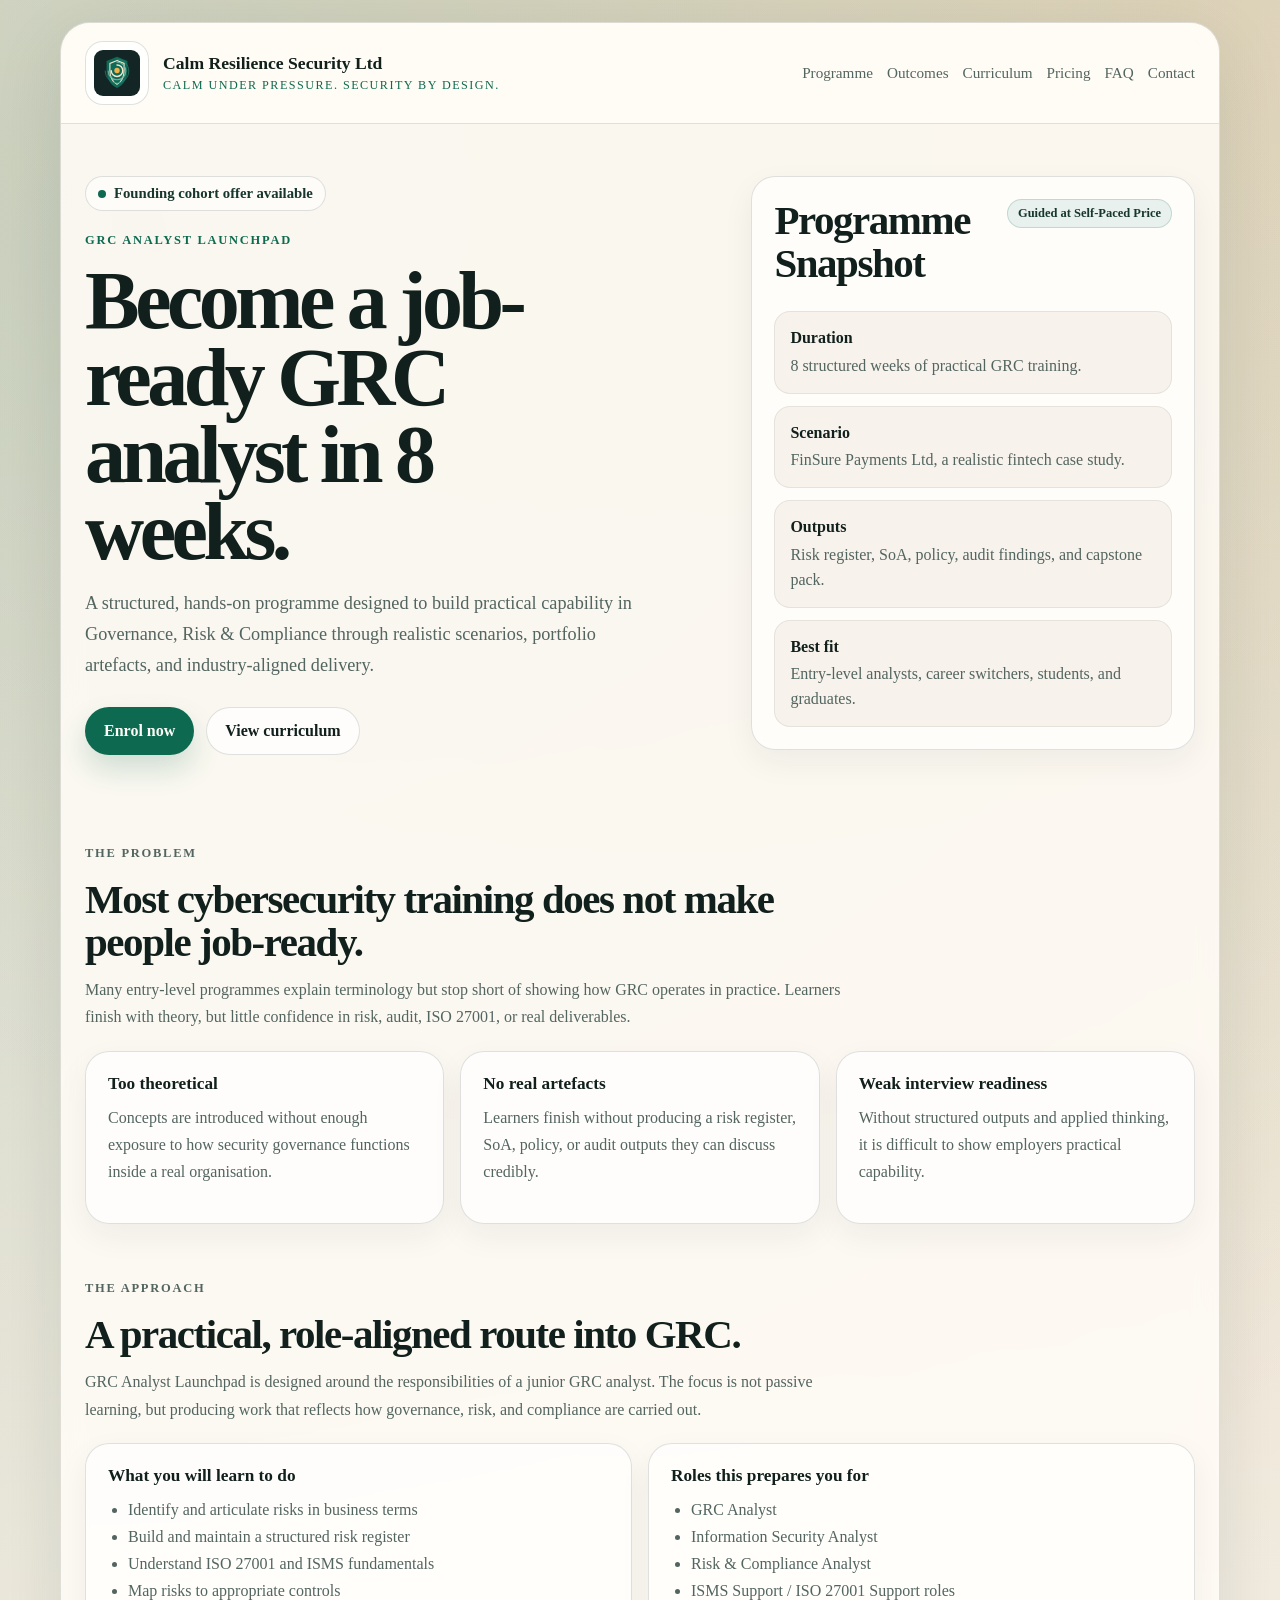
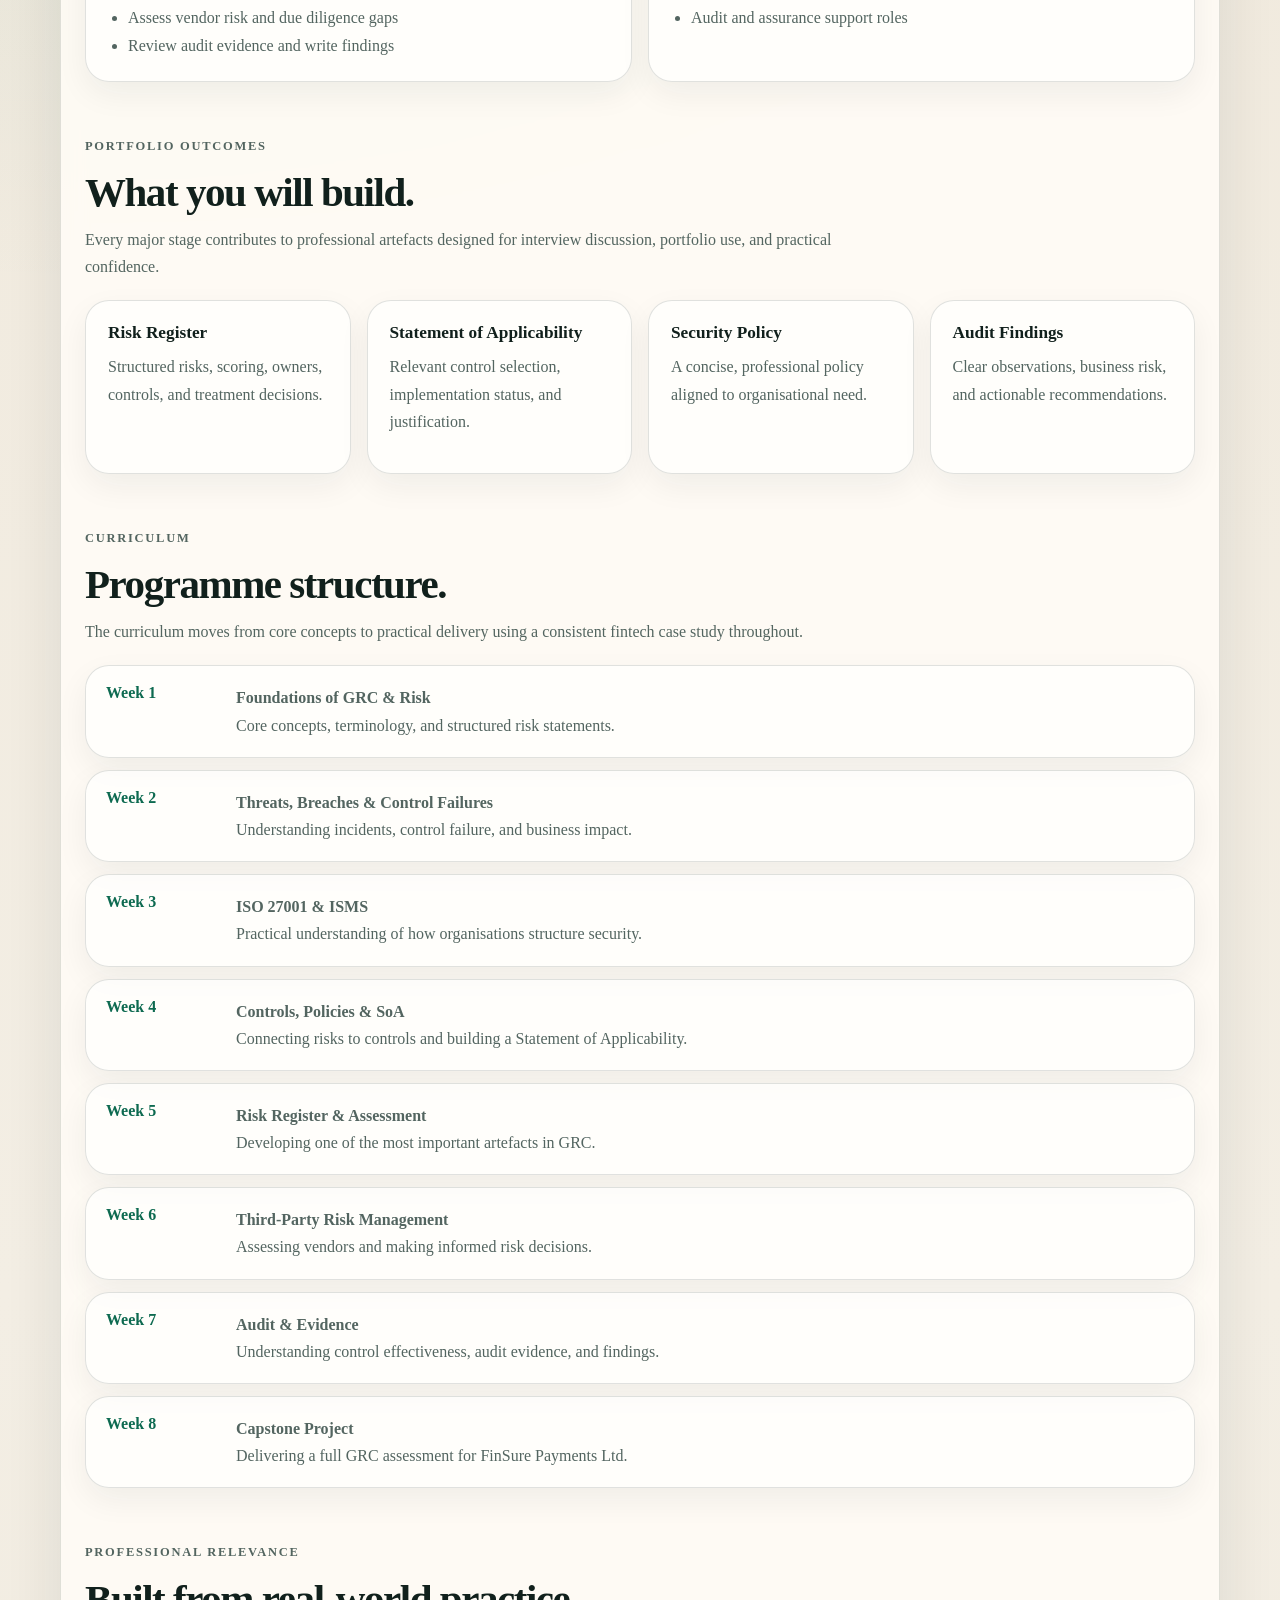
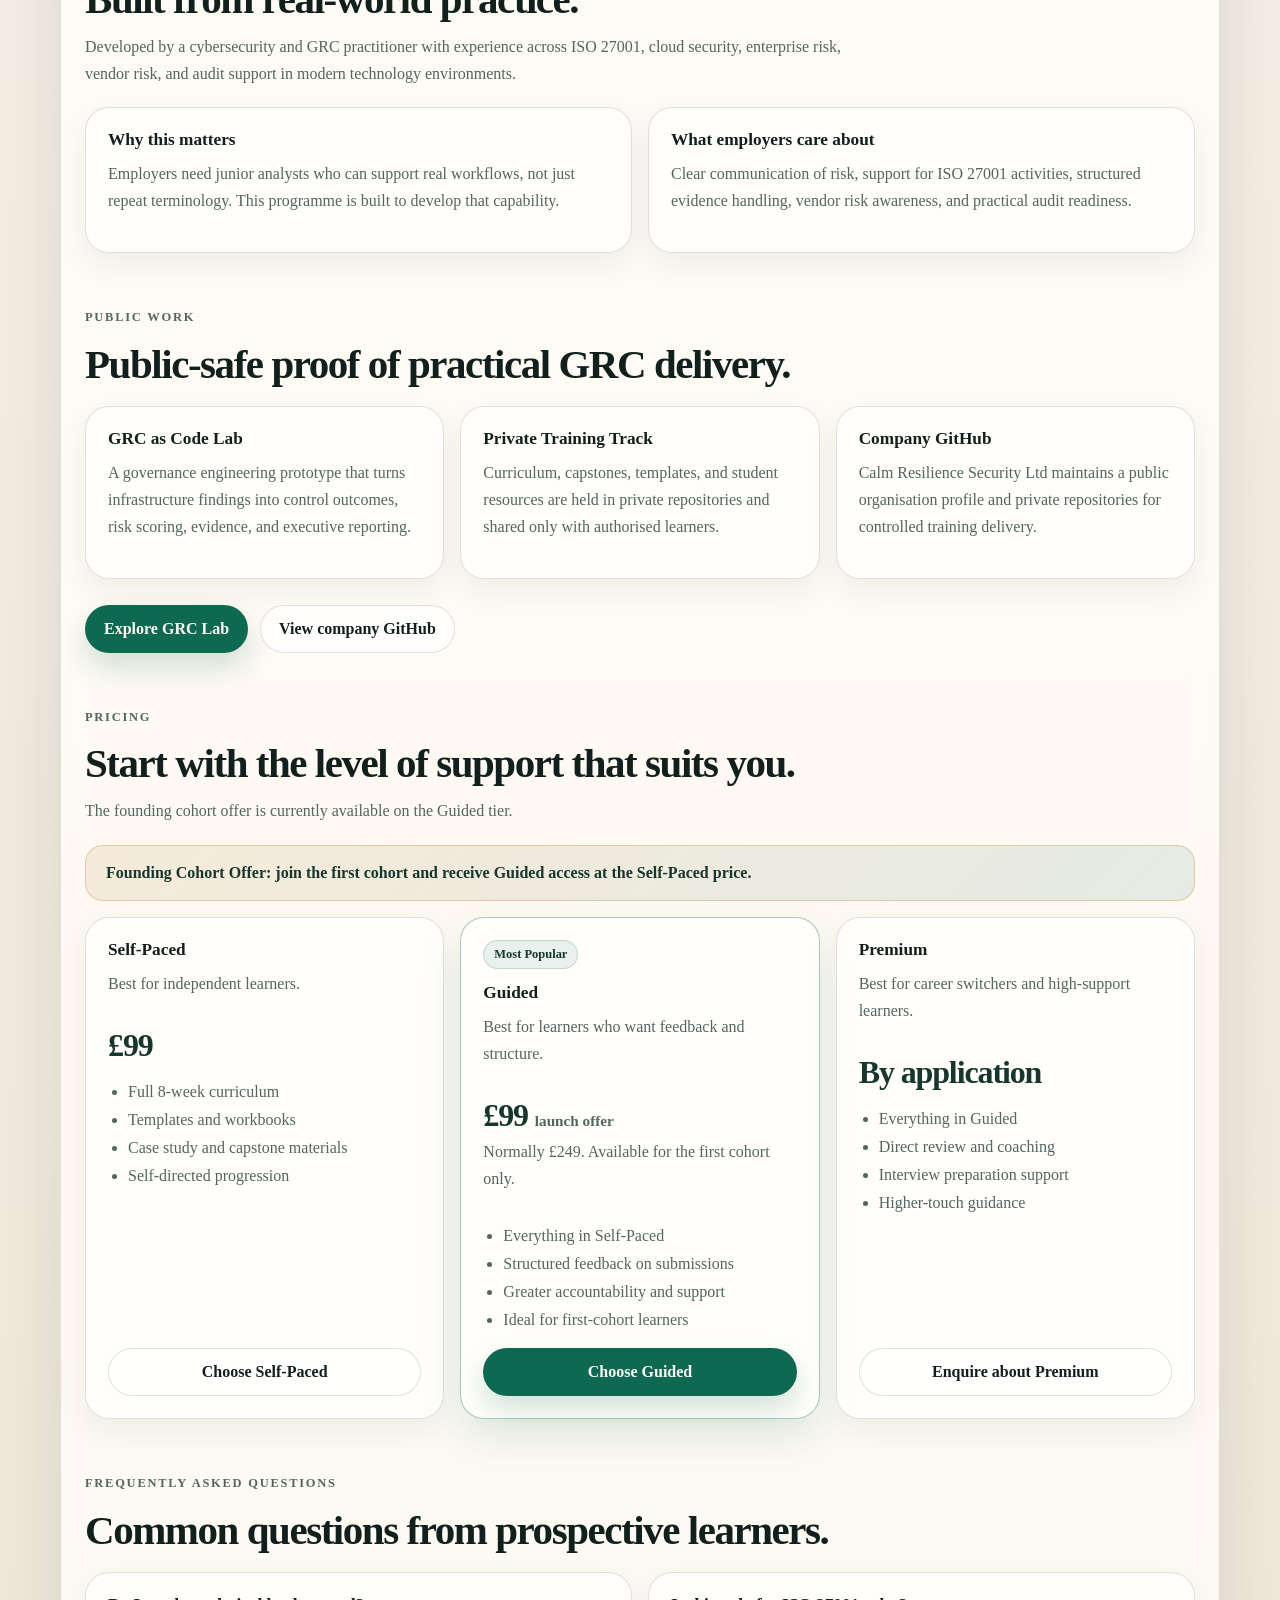
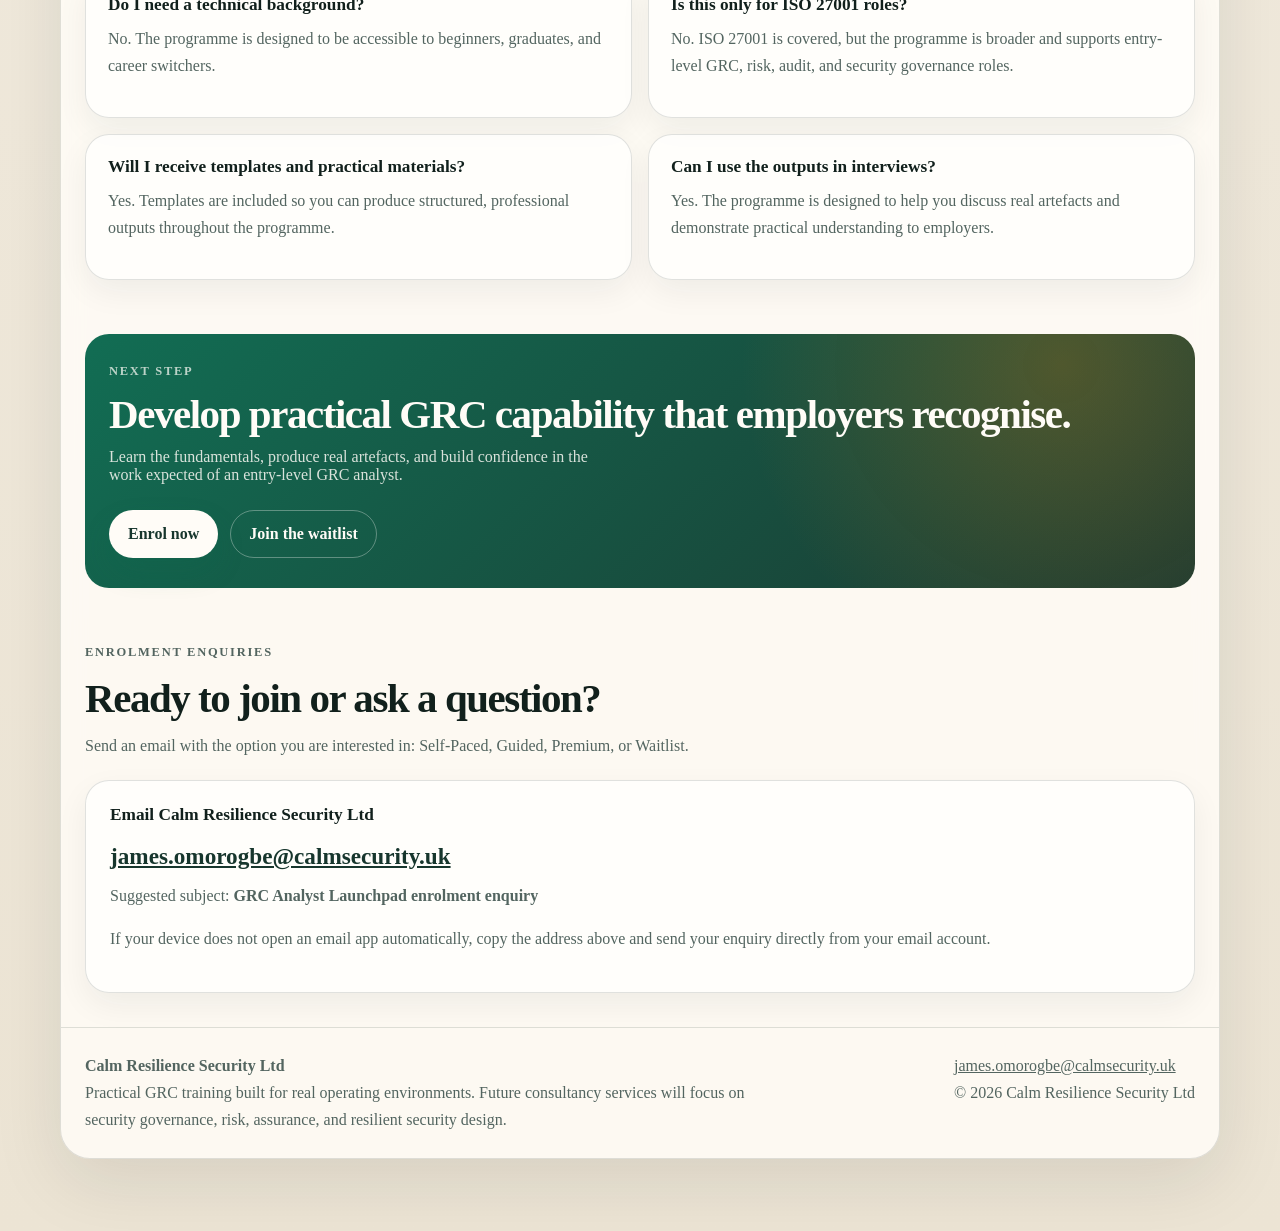
==== commit a06d80f7: "Fix landing page CTA buttons" ====
--- a/index.html
+++ b/index.html
@@ -333,6 +333,29 @@
         grid-template-columns: repeat(2, minmax(0, 1fr));
       }
 
+      .contact-panel {
+        padding: 24px;
+        background: rgba(255, 255, 255, 0.72);
+        border: 1px solid var(--line);
+        border-radius: var(--radius);
+        box-shadow: 0 12px 32px rgba(17, 32, 28, 0.06);
+      }
+
+      .contact-detail {
+        display: inline-block;
+        margin: 8px 0 0;
+        color: var(--green-dark);
+        font-size: clamp(1.1rem, 2vw, 1.45rem);
+        font-weight: 800;
+        word-break: break-word;
+      }
+
+      .contact-note {
+        margin-top: 12px;
+        color: var(--muted);
+        line-height: 1.7;
+      }
+
       .card,
       .faq-item,
       .price-card {
@@ -520,6 +543,7 @@
             <a href="#weeks">Curriculum</a>
             <a href="#pricing">Pricing</a>
             <a href="#faq">FAQ</a>
+            <a href="#contact">Contact</a>
           </nav>
         </header>
 
@@ -534,12 +558,7 @@
               portfolio artefacts, and industry-aligned delivery.
             </p>
             <div class="actions">
-              <a
-                class="button button-primary"
-                href="mailto:james.omorogbe@calmsecurity.uk?subject=GRC%20Analyst%20Launchpad%20-%20enrolment%20enquiry"
-              >
-                Enrol now
-              </a>
+              <a class="button button-primary" href="#contact">Enrol now</a>
               <a class="button button-secondary" href="#weeks">View curriculum</a>
             </div>
           </div>
@@ -803,12 +822,7 @@
                   <li>Self-directed progression</li>
                 </ul>
                 <div class="pricing-foot">
-                  <a
-                    class="button button-secondary"
-                    href="mailto:james.omorogbe@calmsecurity.uk?subject=GRC%20Analyst%20Launchpad%20-%20Self-Paced%20enquiry"
-                  >
-                    Choose Self-Paced
-                  </a>
+                  <a class="button button-secondary" href="#contact">Choose Self-Paced</a>
                 </div>
               </article>
               <article class="price-card featured">
@@ -826,12 +840,7 @@
                   <li>Ideal for first-cohort learners</li>
                 </ul>
                 <div class="pricing-foot">
-                  <a
-                    class="button button-primary"
-                    href="mailto:james.omorogbe@calmsecurity.uk?subject=GRC%20Analyst%20Launchpad%20-%20Guided%20launch%20offer"
-                  >
-                    Choose Guided
-                  </a>
+                  <a class="button button-primary" href="#contact">Choose Guided</a>
                 </div>
               </article>
               <article class="price-card">
@@ -847,12 +856,7 @@
                   <li>Higher-touch guidance</li>
                 </ul>
                 <div class="pricing-foot">
-                  <a
-                    class="button button-secondary"
-                    href="mailto:james.omorogbe@calmsecurity.uk?subject=GRC%20Analyst%20Launchpad%20-%20Premium%20enquiry"
-                  >
-                    Enquire about Premium
-                  </a>
+                  <a class="button button-secondary" href="#contact">Enquire about Premium</a>
                 </div>
               </article>
             </div>
@@ -883,7 +887,7 @@
             </div>
           </section>
 
-          <section class="cta-band" id="contact">
+          <section class="cta-band">
             <p class="section-kicker" style="color: rgba(255, 252, 247, 0.72)">Next Step</p>
             <h2>Develop practical GRC capability that employers recognise.</h2>
             <p>
@@ -891,19 +895,33 @@
               in the work expected of an entry-level GRC analyst.
             </p>
             <div class="actions">
-              <a
-                class="button button-primary"
-                href="mailto:james.omorogbe@calmsecurity.uk?subject=GRC%20Analyst%20Launchpad%20-%20enrolment%20enquiry"
-              >
-                Enrol now
+              <a class="button button-primary" href="#contact">Enrol now</a>
+              <a class="button button-secondary" href="#contact">Join the waitlist</a>
+            </div>
+          </section>
+
+          <section class="section" id="contact">
+            <div class="section-heading">
+              <p class="section-kicker">Enrolment Enquiries</p>
+              <h2>Ready to join or ask a question?</h2>
+              <p>
+                Send an email with the option you are interested in: Self-Paced,
+                Guided, Premium, or Waitlist.
+              </p>
+            </div>
+            <article class="contact-panel">
+              <h3>Email Calm Resilience Security Ltd</h3>
+              <a class="contact-detail" href="mailto:james.omorogbe@calmsecurity.uk">
+                james.omorogbe@calmsecurity.uk
               </a>
-              <a
-                class="button button-secondary"
-                href="mailto:james.omorogbe@calmsecurity.uk?subject=GRC%20Analyst%20Launchpad%20-%20waitlist"
-              >
-                Join the waitlist
-              </a>
-            </div>
+              <p class="contact-note">
+                Suggested subject: <strong>GRC Analyst Launchpad enrolment enquiry</strong>
+              </p>
+              <p class="contact-note">
+                If your device does not open an email app automatically, copy the
+                address above and send your enquiry directly from your email account.
+              </p>
+            </article>
           </section>
         </div>
 
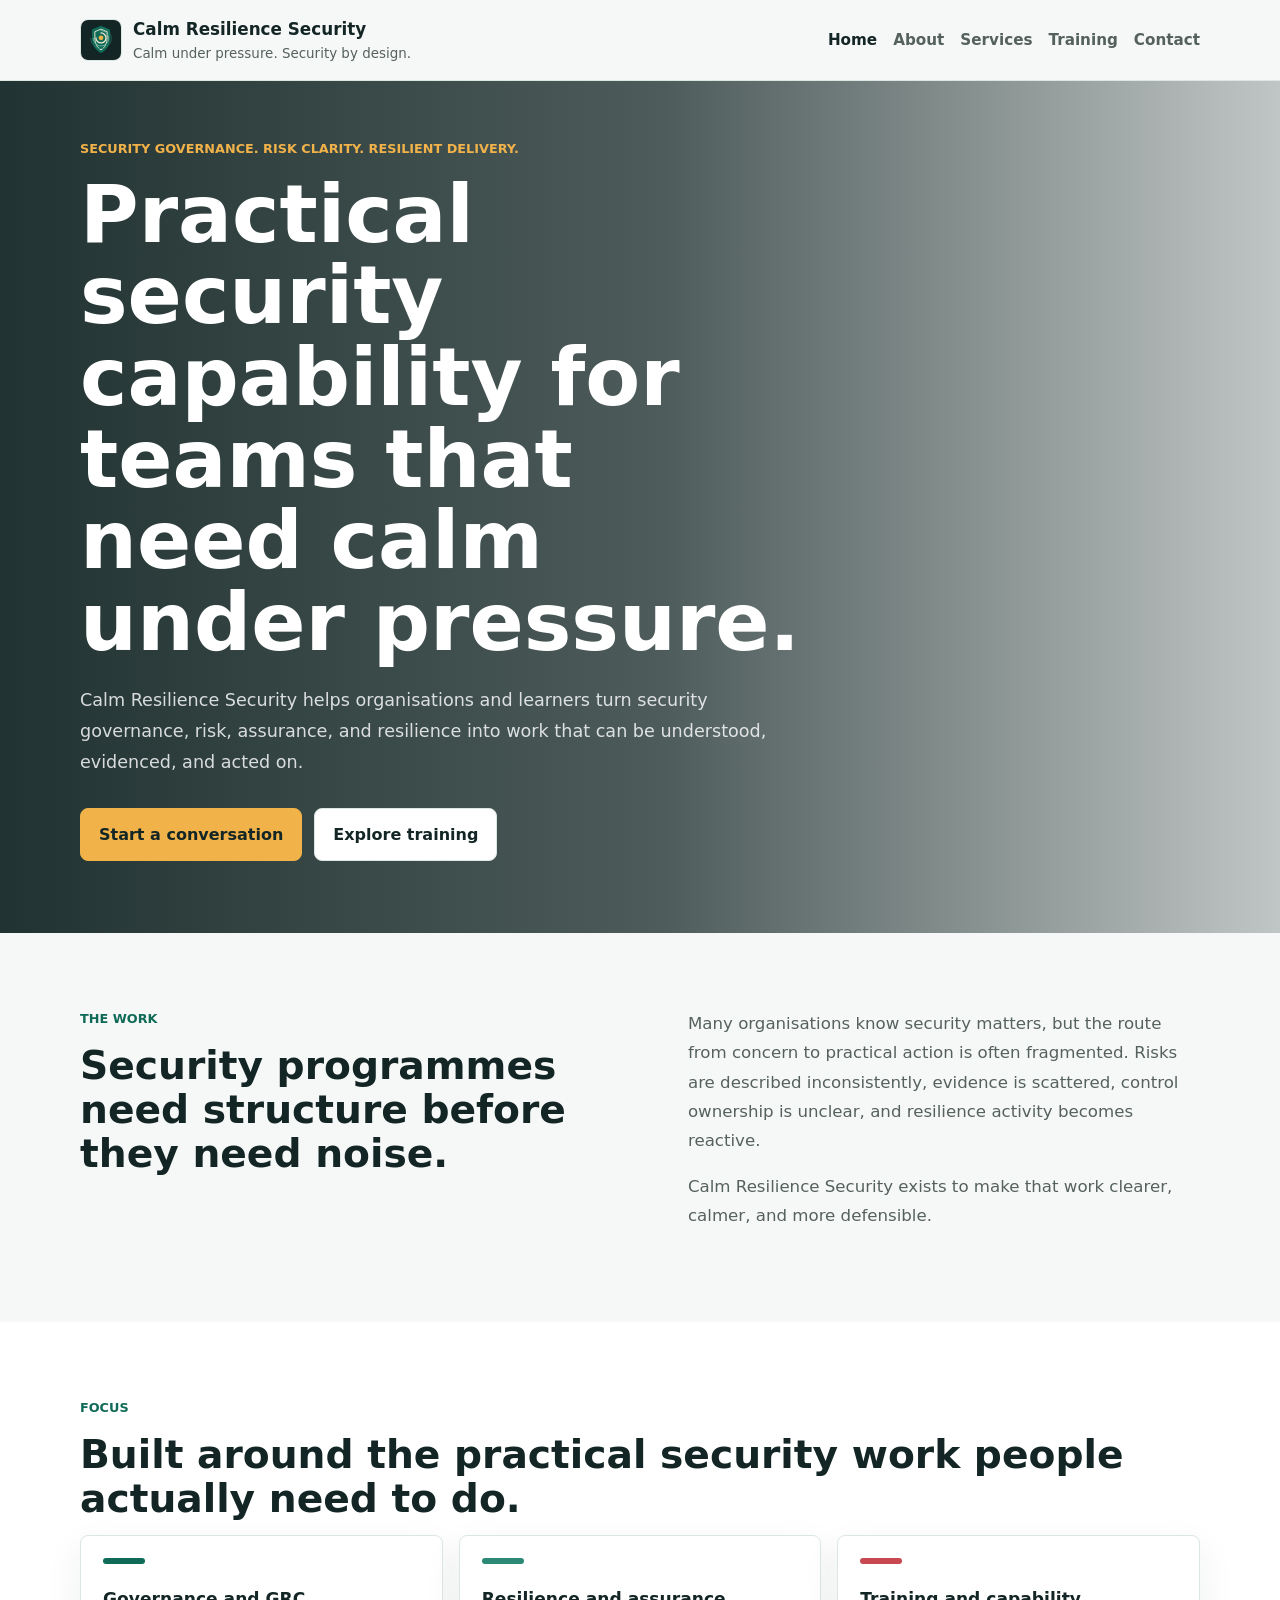
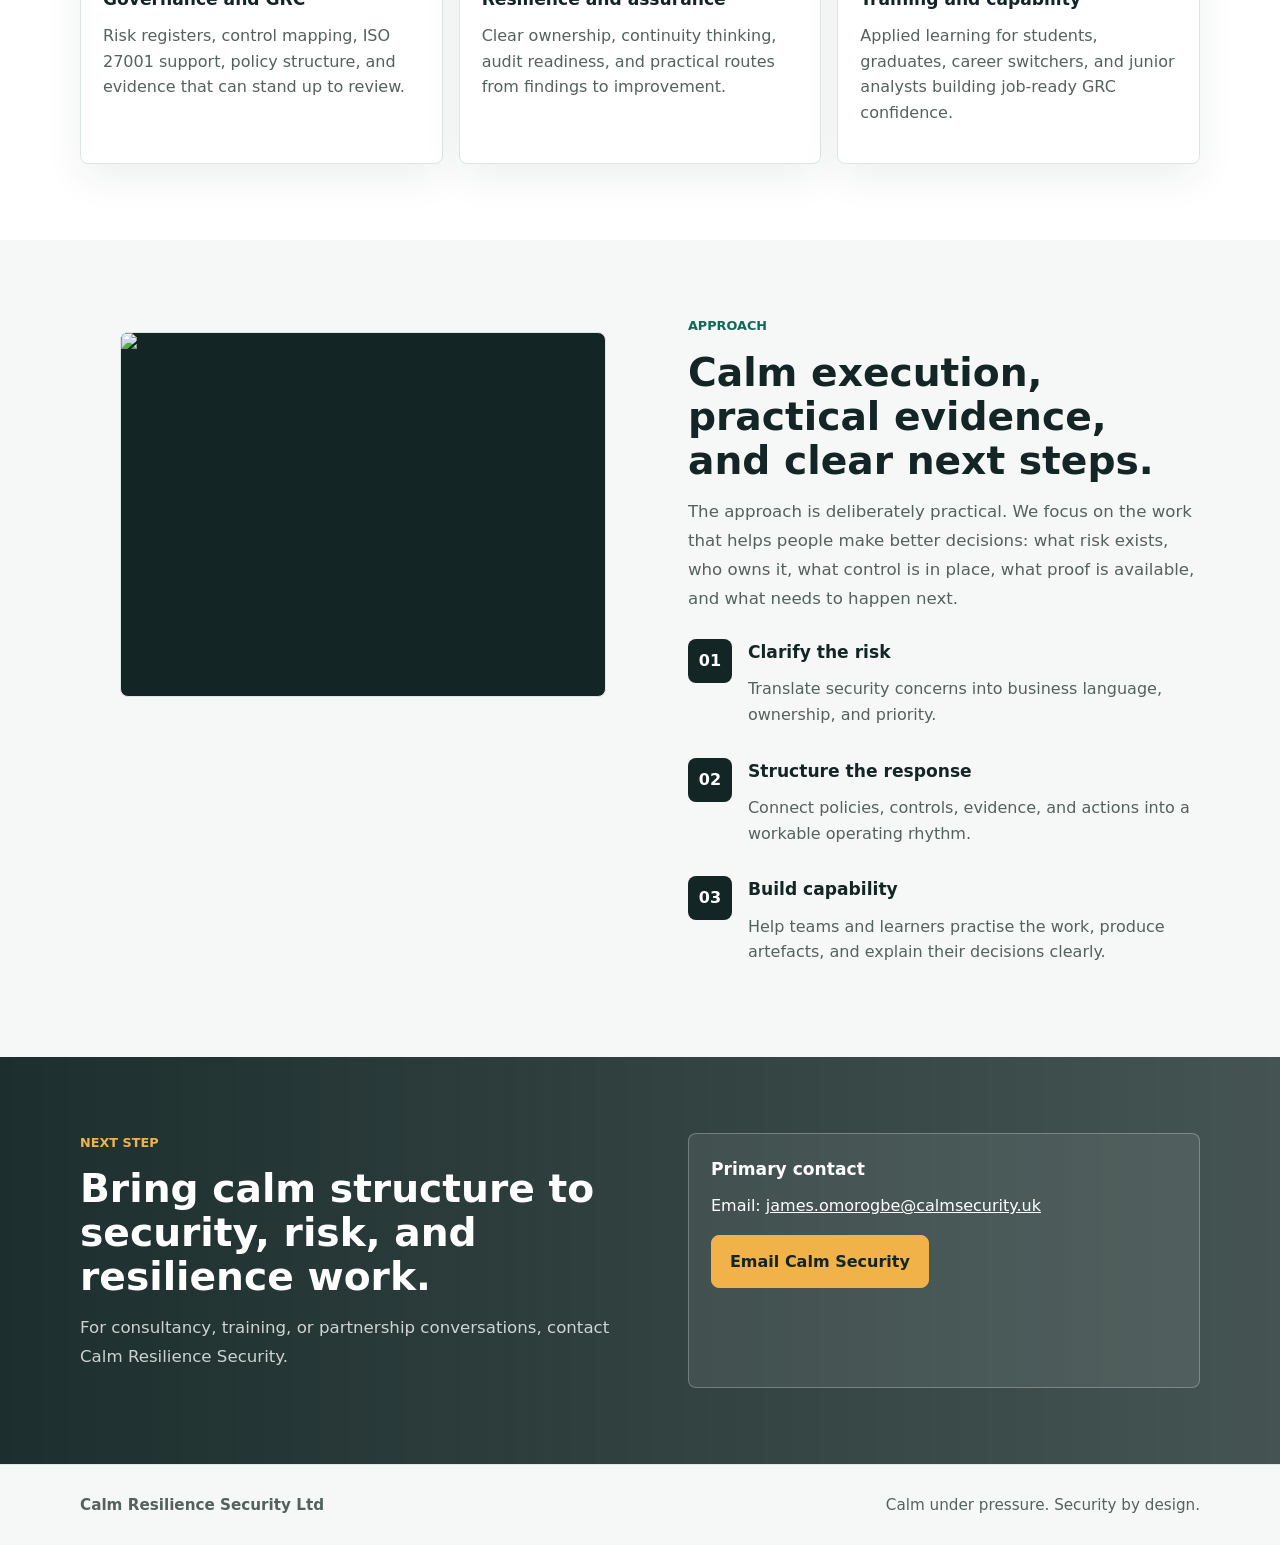
==== commit acd15b69: "Redesign Calm Security website" ====
--- a/index.html
+++ b/index.html
@@ -3,941 +3,158 @@
   <head>
     <meta charset="UTF-8" />
     <meta name="viewport" content="width=device-width, initial-scale=1.0" />
-    <title>GRC Analyst Launchpad | Calm Resilience Security Ltd</title>
+    <title>Calm Resilience Security | Security, resilience, and GRC training</title>
     <meta
       name="description"
-      content="Become a job-ready GRC analyst in 8 weeks. Learn ISO 27001, risk, audit, controls, and vendor management through structured practical training."
+      content="Calm Resilience Security helps organisations and learners build practical capability in security governance, risk, resilience, and GRC."
     />
-    <style>
-      :root {
-        --bg: #f4efe5;
-        --paper: #fffaf1;
-        --paper-soft: rgba(255, 252, 246, 0.78);
-        --ink: #11201c;
-        --muted: #536560;
-        --line: rgba(17, 32, 28, 0.13);
-        --green: #0d6a50;
-        --green-dark: #17362d;
-        --gold: #b97816;
-        --blue: #163a70;
-        --success: #e8f1ed;
-        --shadow: 0 22px 70px rgba(17, 32, 28, 0.1);
-        --radius: 24px;
-        --max: 1160px;
-      }
-
-      * {
-        box-sizing: border-box;
-      }
-
-      html {
-        scroll-behavior: smooth;
-      }
-
-      body {
-        margin: 0;
-        color: var(--ink);
-        font-family: Georgia, "Times New Roman", serif;
-        background:
-          radial-gradient(circle at 8% 4%, rgba(13, 106, 80, 0.16), transparent 28%),
-          radial-gradient(circle at 92% 0%, rgba(185, 120, 22, 0.14), transparent 26%),
-          linear-gradient(180deg, #efe7d9 0%, var(--bg) 48%, #ece4d4 100%);
-      }
-
-      a {
-        color: inherit;
-      }
-
-      .page {
-        width: min(var(--max), calc(100% - 32px));
-        margin: 0 auto;
-        padding: 22px 0 72px;
-      }
-
-      .shell {
-        background: rgba(255, 252, 246, 0.88);
-        border: 1px solid var(--line);
-        border-radius: 30px;
-        box-shadow: var(--shadow);
-        overflow: hidden;
-        backdrop-filter: blur(12px);
-      }
-
-      .topbar {
-        position: sticky;
-        top: 0;
-        z-index: 10;
-        display: flex;
-        justify-content: space-between;
-        align-items: center;
-        gap: 20px;
-        padding: 18px 24px;
-        border-bottom: 1px solid var(--line);
-        background: rgba(255, 252, 246, 0.9);
-        backdrop-filter: blur(14px);
-      }
-
-      .brand {
-        display: flex;
-        align-items: center;
-        gap: 14px;
-        text-decoration: none;
-      }
-
-      .brand img {
-        width: 64px;
-        height: 64px;
-        border-radius: 18px;
-        padding: 8px;
-        background: rgba(255, 255, 255, 0.84);
-        border: 1px solid var(--line);
-      }
-
-      .brand-name {
-        margin: 0;
-        font-size: 1.1rem;
-        font-weight: 700;
-      }
-
-      .brand-tag {
-        margin: 4px 0 0;
-        color: var(--green);
-        font-size: 0.76rem;
-        letter-spacing: 0.12em;
-        text-transform: uppercase;
-      }
-
-      .top-links {
-        display: flex;
-        flex-wrap: wrap;
-        gap: 14px;
-        color: var(--muted);
-        font-size: 0.95rem;
-      }
-
-      .top-links a {
-        text-decoration: none;
-      }
-
-      .top-links a:hover {
-        color: var(--green-dark);
-      }
-
-      .hero {
-        display: grid;
-        grid-template-columns: minmax(0, 1.18fr) minmax(300px, 0.82fr);
-        gap: 28px;
-        padding: 52px 24px 34px;
-      }
-
-      .eyebrow,
-      .section-kicker {
-        margin: 0 0 14px;
-        color: var(--green);
-        letter-spacing: 0.14em;
-        text-transform: uppercase;
-        font-size: 0.78rem;
-        font-weight: 700;
-      }
-
-      .pill {
-        display: inline-flex;
-        align-items: center;
-        gap: 8px;
-        padding: 8px 12px;
-        border: 1px solid var(--line);
-        border-radius: 999px;
-        background: rgba(255, 255, 255, 0.62);
-        color: var(--green-dark);
-        font-size: 0.92rem;
-        font-weight: 700;
-      }
-
-      .pill::before {
-        content: "";
-        width: 8px;
-        height: 8px;
-        border-radius: 50%;
-        background: var(--green);
-      }
-
-      h1,
-      h2,
-      h3,
-      p {
-        margin-top: 0;
-      }
-
-      h1 {
-        margin-bottom: 18px;
-        font-size: clamp(2.7rem, 6.4vw, 5.6rem);
-        line-height: 0.94;
-        letter-spacing: -0.055em;
-        max-width: 12ch;
-      }
-
-      h2 {
-        margin-bottom: 12px;
-        font-size: clamp(1.8rem, 3.2vw, 2.7rem);
-        line-height: 1.05;
-        letter-spacing: -0.035em;
-      }
-
-      h3 {
-        margin-bottom: 10px;
-        font-size: 1.08rem;
-      }
-
-      .lead,
-      .section-heading p,
-      .card p,
-      .card li,
-      .price-card p,
-      .faq-item p,
-      .week-item p,
-      footer {
-        color: var(--muted);
-        line-height: 1.7;
-      }
-
-      .lead {
-        max-width: 60ch;
-        font-size: 1.14rem;
-      }
-
-      .actions {
-        display: flex;
-        flex-wrap: wrap;
-        gap: 12px;
-        margin-top: 26px;
-      }
-
-      .button {
-        display: inline-flex;
-        align-items: center;
-        justify-content: center;
-        min-height: 48px;
-        padding: 13px 18px;
-        border-radius: 999px;
-        text-decoration: none;
-        font-weight: 700;
-        border: 1px solid transparent;
-        transition: transform 180ms ease, box-shadow 180ms ease, background 180ms ease;
-      }
-
-      .button:hover {
-        transform: translateY(-1px);
-      }
-
-      .button-primary {
-        background: var(--green);
-        color: #fffcf7;
-        box-shadow: 0 14px 28px rgba(13, 106, 80, 0.18);
-      }
-
-      .button-secondary {
-        background: rgba(255, 255, 255, 0.74);
-        border-color: var(--line);
-      }
-
-      .hero-card,
-      .card,
-      .faq-item,
-      .price-card,
-      .week-item {
-        background: rgba(255, 255, 255, 0.7);
-        border: 1px solid var(--line);
-        border-radius: var(--radius);
-        box-shadow: 0 12px 32px rgba(17, 32, 28, 0.06);
-      }
-
-      .hero-card {
-        padding: 22px;
-        align-self: start;
-      }
-
-      .snapshot-head {
-        display: flex;
-        justify-content: space-between;
-        align-items: start;
-        gap: 12px;
-        margin-bottom: 14px;
-      }
-
-      .badge {
-        display: inline-flex;
-        padding: 6px 10px;
-        border-radius: 999px;
-        background: var(--success);
-        color: var(--green-dark);
-        border: 1px solid rgba(13, 106, 80, 0.18);
-        font-size: 0.78rem;
-        font-weight: 700;
-        white-space: nowrap;
-      }
-
-      .mini-list {
-        display: grid;
-        gap: 12px;
-      }
-
-      .mini-item {
-        padding: 14px 15px;
-        border-radius: 16px;
-        background: rgba(244, 239, 229, 0.72);
-        border: 1px solid rgba(17, 32, 28, 0.08);
-        color: var(--muted);
-        line-height: 1.55;
-      }
-
-      .mini-item strong {
-        display: block;
-        color: var(--ink);
-        margin-bottom: 3px;
-      }
-
-      .content {
-        padding: 0 24px 34px;
-      }
-
-      .section {
-        padding: 54px 0 0;
-      }
-
-      .section-heading {
-        max-width: 760px;
-        margin-bottom: 20px;
-      }
-
-      .grid-2,
-      .grid-3,
-      .grid-4,
-      .faq-grid {
-        display: grid;
-        gap: 16px;
-      }
-
-      .grid-2 {
-        grid-template-columns: repeat(2, minmax(0, 1fr));
-      }
-
-      .grid-3 {
-        grid-template-columns: repeat(3, minmax(0, 1fr));
-      }
-
-      .grid-4 {
-        grid-template-columns: repeat(4, minmax(0, 1fr));
-      }
-
-      .faq-grid {
-        grid-template-columns: repeat(2, minmax(0, 1fr));
-      }
-
-      .contact-panel {
-        padding: 24px;
-        background: rgba(255, 255, 255, 0.72);
-        border: 1px solid var(--line);
-        border-radius: var(--radius);
-        box-shadow: 0 12px 32px rgba(17, 32, 28, 0.06);
-      }
-
-      .contact-detail {
-        display: inline-block;
-        margin: 8px 0 0;
-        color: var(--green-dark);
-        font-size: clamp(1.1rem, 2vw, 1.45rem);
-        font-weight: 800;
-        word-break: break-word;
-      }
-
-      .contact-note {
-        margin-top: 12px;
-        color: var(--muted);
-        line-height: 1.7;
-      }
-
-      .card,
-      .faq-item,
-      .price-card {
-        padding: 22px;
-      }
-
-      .card ul,
-      .price-card ul {
-        margin: 0;
-        padding-left: 20px;
-        color: var(--muted);
-        line-height: 1.75;
-      }
-
-      .week-list {
-        display: grid;
-        gap: 12px;
-      }
-
-      .week-item {
-        display: grid;
-        grid-template-columns: 112px 1fr;
-        gap: 18px;
-        padding: 18px 20px;
-      }
-
-      .week-label {
-        color: var(--green);
-        font-weight: 800;
-      }
-
-      .week-item p {
-        margin-bottom: 0;
-      }
-
-      .offer-banner {
-        margin-bottom: 16px;
-        padding: 18px 20px;
-        border-radius: 18px;
-        background: linear-gradient(135deg, rgba(185, 120, 22, 0.12), rgba(13, 106, 80, 0.1));
-        border: 1px solid rgba(185, 120, 22, 0.28);
-        color: var(--green-dark);
-        font-weight: 700;
-      }
-
-      .pricing-grid {
-        display: grid;
-        grid-template-columns: repeat(3, minmax(0, 1fr));
-        gap: 16px;
-        align-items: stretch;
-      }
-
-      .price-card {
-        display: flex;
-        flex-direction: column;
-        gap: 14px;
-      }
-
-      .price-card.featured {
-        border-color: rgba(13, 106, 80, 0.36);
-        box-shadow: 0 18px 42px rgba(13, 106, 80, 0.12);
-      }
-
-      .price {
-        color: var(--green-dark);
-        font-size: 2rem;
-        font-weight: 800;
-        letter-spacing: -0.035em;
-      }
-
-      .price span {
-        color: var(--muted);
-        font-size: 0.95rem;
-        font-weight: 700;
-        letter-spacing: 0;
-      }
-
-      .pricing-foot {
-        margin-top: auto;
-      }
-
-      .pricing-foot .button {
-        width: 100%;
-      }
-
-      .cta-band {
-        margin-top: 54px;
-        padding: 30px 24px;
-        background:
-          radial-gradient(circle at 88% 12%, rgba(185, 120, 22, 0.34), transparent 32%),
-          linear-gradient(135deg, rgba(13, 106, 80, 0.98), rgba(23, 54, 45, 0.98));
-        border-radius: var(--radius);
-        color: #fffcf7;
-      }
-
-      .cta-band p {
-        color: rgba(255, 252, 247, 0.84);
-        max-width: 62ch;
-      }
-
-      .cta-band .button-primary {
-        background: #fffcf7;
-        color: var(--green-dark);
-      }
-
-      .cta-band .button-secondary {
-        background: transparent;
-        color: #fffcf7;
-        border-color: rgba(255, 252, 247, 0.32);
-      }
-
-      footer {
-        display: flex;
-        justify-content: space-between;
-        gap: 16px;
-        flex-wrap: wrap;
-        padding: 24px;
-        border-top: 1px solid var(--line);
-      }
-
-      .footer-note {
-        max-width: 660px;
-      }
-
-      @media (max-width: 980px) {
-        .hero,
-        .grid-2,
-        .grid-3,
-        .grid-4,
-        .pricing-grid,
-        .faq-grid {
-          grid-template-columns: 1fr;
-        }
-
-        .topbar {
-          align-items: start;
-          flex-direction: column;
-        }
-      }
-
-      @media (max-width: 680px) {
-        .page {
-          width: min(100% - 16px, var(--max));
-          padding-top: 8px;
-        }
-
-        .hero,
-        .content,
-        .topbar,
-        footer {
-          padding-left: 16px;
-          padding-right: 16px;
-        }
-
-        .brand {
-          align-items: start;
-        }
-
-        .brand img {
-          width: 56px;
-          height: 56px;
-        }
-
-        .week-item {
-          grid-template-columns: 1fr;
-          gap: 4px;
-        }
-      }
-    </style>
+    <link rel="icon" href="assets/calm-resilience-security-mark.svg" type="image/svg+xml" />
+    <link rel="stylesheet" href="styles.css" />
   </head>
   <body>
-    <main class="page">
-      <div class="shell">
-        <header class="topbar">
-          <a class="brand" href="#top" aria-label="Calm Resilience Security home">
-            <img src="assets/calm-resilience-security-mark.svg" alt="Calm Resilience Security Ltd mark" />
-            <div>
-              <p class="brand-name">Calm Resilience Security Ltd</p>
-              <p class="brand-tag">Calm under pressure. Security by design.</p>
-            </div>
-          </a>
-          <nav class="top-links" aria-label="Main navigation">
-            <a href="#programme">Programme</a>
-            <a href="#outcomes">Outcomes</a>
-            <a href="#weeks">Curriculum</a>
-            <a href="#pricing">Pricing</a>
-            <a href="#faq">FAQ</a>
-            <a href="#contact">Contact</a>
-          </nav>
-        </header>
+    <header class="site-header">
+      <div class="container nav">
+        <a class="brand" href="index.html" aria-label="Calm Resilience Security home">
+          <img class="brand-mark" src="assets/calm-resilience-security-mark.svg" alt="" aria-hidden="true" />
+          <span>
+            <span class="brand-title">Calm Resilience Security</span>
+            <span class="brand-sub">Calm under pressure. Security by design.</span>
+          </span>
+        </a>
+        <nav aria-label="Primary navigation">
+          <ul>
+            <li><a class="active" href="index.html">Home</a></li>
+            <li><a href="about.html">About</a></li>
+            <li><a href="services.html">Services</a></li>
+            <li><a href="training.html">Training</a></li>
+            <li><a href="contact.html">Contact</a></li>
+          </ul>
+        </nav>
+      </div>
+    </header>
 
-        <section class="hero" id="top">
-          <div>
-            <span class="pill">Founding cohort offer available</span>
-            <p class="eyebrow" style="margin-top: 22px">GRC Analyst Launchpad</p>
-            <h1>Become a job-ready GRC analyst in 8 weeks.</h1>
+    <main>
+      <section class="hero">
+        <div class="container hero-inner">
+          <div class="hero-copy">
+            <p class="eyebrow">Security governance. Risk clarity. Resilient delivery.</p>
+            <h1>Practical security capability for teams that need calm under pressure.</h1>
             <p class="lead">
-              A structured, hands-on programme designed to build practical capability
-              in Governance, Risk &amp; Compliance through realistic scenarios,
-              portfolio artefacts, and industry-aligned delivery.
+              Calm Resilience Security helps organisations and learners turn security governance, risk, assurance, and resilience into work that can be understood, evidenced, and acted on.
             </p>
             <div class="actions">
-              <a class="button button-primary" href="#contact">Enrol now</a>
-              <a class="button button-secondary" href="#weeks">View curriculum</a>
+              <a class="button primary" href="contact.html">Start a conversation</a>
+              <a class="button" href="training.html">Explore training</a>
             </div>
           </div>
+        </div>
+      </section>
 
-          <aside class="hero-card" aria-label="Programme snapshot">
-            <div class="snapshot-head">
-              <h2>Programme Snapshot</h2>
-              <span class="badge">Guided at Self-Paced Price</span>
-            </div>
-            <div class="mini-list">
-              <div class="mini-item">
-                <strong>Duration</strong>
-                8 structured weeks of practical GRC training.
+      <section class="section">
+        <div class="container intro-grid">
+          <div>
+            <p class="section-kicker">The work</p>
+            <h2>Security programmes need structure before they need noise.</h2>
+          </div>
+          <div>
+            <p class="section-copy">
+              Many organisations know security matters, but the route from concern to practical action is often fragmented. Risks are described inconsistently, evidence is scattered, control ownership is unclear, and resilience activity becomes reactive.
+            </p>
+            <p class="section-copy">
+              Calm Resilience Security exists to make that work clearer, calmer, and more defensible.
+            </p>
+          </div>
+        </div>
+      </section>
+
+      <section class="section section-white">
+        <div class="container">
+          <p class="section-kicker">Focus</p>
+          <h2>Built around the practical security work people actually need to do.</h2>
+          <div class="grid-3">
+            <article class="card">
+              <div class="accent-bar"></div>
+              <h3>Governance and GRC</h3>
+              <p>Risk registers, control mapping, ISO 27001 support, policy structure, and evidence that can stand up to review.</p>
+            </article>
+            <article class="card">
+              <div class="accent-bar"></div>
+              <h3>Resilience and assurance</h3>
+              <p>Clear ownership, continuity thinking, audit readiness, and practical routes from findings to improvement.</p>
+            </article>
+            <article class="card">
+              <div class="accent-bar"></div>
+              <h3>Training and capability</h3>
+              <p>Applied learning for students, graduates, career switchers, and junior analysts building job-ready GRC confidence.</p>
+            </article>
+          </div>
+        </div>
+      </section>
+
+      <section class="section">
+        <div class="container split">
+          <figure class="image-panel">
+            <img
+              src="https://images.unsplash.com/photo-1552664730-d307ca884978?auto=format&amp;fit=crop&amp;w=1200&amp;q=82"
+              alt="A team reviewing operational plans together"
+            />
+          </figure>
+          <div>
+            <p class="section-kicker">Approach</p>
+            <h2>Calm execution, practical evidence, and clear next steps.</h2>
+            <p class="section-copy">
+              The approach is deliberately practical. We focus on the work that helps people make better decisions: what risk exists, who owns it, what control is in place, what proof is available, and what needs to happen next.
+            </p>
+            <div class="steps">
+              <div class="step">
+                <div class="step-number">01</div>
+                <div>
+                  <h3>Clarify the risk</h3>
+                  <p>Translate security concerns into business language, ownership, and priority.</p>
+                </div>
               </div>
-              <div class="mini-item">
-                <strong>Scenario</strong>
-                FinSure Payments Ltd, a realistic fintech case study.
+              <div class="step">
+                <div class="step-number">02</div>
+                <div>
+                  <h3>Structure the response</h3>
+                  <p>Connect policies, controls, evidence, and actions into a workable operating rhythm.</p>
+                </div>
               </div>
-              <div class="mini-item">
-                <strong>Outputs</strong>
-                Risk register, SoA, policy, audit findings, and capstone pack.
-              </div>
-              <div class="mini-item">
-                <strong>Best fit</strong>
-                Entry-level analysts, career switchers, students, and graduates.
+              <div class="step">
+                <div class="step-number">03</div>
+                <div>
+                  <h3>Build capability</h3>
+                  <p>Help teams and learners practise the work, produce artefacts, and explain their decisions clearly.</p>
+                </div>
               </div>
             </div>
-          </aside>
-        </section>
+          </div>
+        </div>
+      </section>
 
-        <div class="content">
-          <section class="section">
-            <div class="section-heading">
-              <p class="section-kicker">The Problem</p>
-              <h2>Most cybersecurity training does not make people job-ready.</h2>
-              <p>
-                Many entry-level programmes explain terminology but stop short of
-                showing how GRC operates in practice. Learners finish with theory,
-                but little confidence in risk, audit, ISO 27001, or real deliverables.
-              </p>
-            </div>
-            <div class="grid-3">
-              <article class="card">
-                <h3>Too theoretical</h3>
-                <p>
-                  Concepts are introduced without enough exposure to how security
-                  governance functions inside a real organisation.
-                </p>
-              </article>
-              <article class="card">
-                <h3>No real artefacts</h3>
-                <p>
-                  Learners finish without producing a risk register, SoA, policy, or
-                  audit outputs they can discuss credibly.
-                </p>
-              </article>
-              <article class="card">
-                <h3>Weak interview readiness</h3>
-                <p>
-                  Without structured outputs and applied thinking, it is difficult to
-                  show employers practical capability.
-                </p>
-              </article>
-            </div>
-          </section>
+      <section class="section cta-panel">
+        <div class="container contact-grid">
+          <div>
+            <p class="section-kicker">Next step</p>
+            <h2>Bring calm structure to security, risk, and resilience work.</h2>
+            <p class="section-copy">
+              For consultancy, training, or partnership conversations, contact Calm Resilience Security.
+            </p>
+          </div>
+          <div class="card dark-card">
+            <h3>Primary contact</h3>
+            <p>Email: <a href="mailto:james.omorogbe@calmsecurity.uk">james.omorogbe@calmsecurity.uk</a></p>
+            <a class="button primary" href="mailto:james.omorogbe@calmsecurity.uk">Email Calm Security</a>
+          </div>
+        </div>
+      </section>
+    </main>
 
-          <section class="section" id="programme">
-            <div class="section-heading">
-              <p class="section-kicker">The Approach</p>
-              <h2>A practical, role-aligned route into GRC.</h2>
-              <p>
-                GRC Analyst Launchpad is designed around the responsibilities of a
-                junior GRC analyst. The focus is not passive learning, but producing
-                work that reflects how governance, risk, and compliance are carried out.
-              </p>
-            </div>
-            <div class="grid-2">
-              <article class="card">
-                <h3>What you will learn to do</h3>
-                <ul>
-                  <li>Identify and articulate risks in business terms</li>
-                  <li>Build and maintain a structured risk register</li>
-                  <li>Understand ISO 27001 and ISMS fundamentals</li>
-                  <li>Map risks to appropriate controls</li>
-                  <li>Assess vendor risk and due diligence gaps</li>
-                  <li>Review audit evidence and write findings</li>
-                </ul>
-              </article>
-              <article class="card">
-                <h3>Roles this prepares you for</h3>
-                <ul>
-                  <li>GRC Analyst</li>
-                  <li>Information Security Analyst</li>
-                  <li>Risk &amp; Compliance Analyst</li>
-                  <li>ISMS Support / ISO 27001 Support roles</li>
-                  <li>Audit and assurance support roles</li>
-                </ul>
-              </article>
-            </div>
-          </section>
-
-          <section class="section" id="outcomes">
-            <div class="section-heading">
-              <p class="section-kicker">Portfolio Outcomes</p>
-              <h2>What you will build.</h2>
-              <p>
-                Every major stage contributes to professional artefacts designed for
-                interview discussion, portfolio use, and practical confidence.
-              </p>
-            </div>
-            <div class="grid-4">
-              <article class="card">
-                <h3>Risk Register</h3>
-                <p>Structured risks, scoring, owners, controls, and treatment decisions.</p>
-              </article>
-              <article class="card">
-                <h3>Statement of Applicability</h3>
-                <p>Relevant control selection, implementation status, and justification.</p>
-              </article>
-              <article class="card">
-                <h3>Security Policy</h3>
-                <p>A concise, professional policy aligned to organisational need.</p>
-              </article>
-              <article class="card">
-                <h3>Audit Findings</h3>
-                <p>Clear observations, business risk, and actionable recommendations.</p>
-              </article>
-            </div>
-          </section>
-
-          <section class="section" id="weeks">
-            <div class="section-heading">
-              <p class="section-kicker">Curriculum</p>
-              <h2>Programme structure.</h2>
-              <p>
-                The curriculum moves from core concepts to practical delivery using
-                a consistent fintech case study throughout.
-              </p>
-            </div>
-            <div class="week-list">
-              <article class="week-item">
-                <div class="week-label">Week 1</div>
-                <p><strong>Foundations of GRC &amp; Risk</strong><br />Core concepts, terminology, and structured risk statements.</p>
-              </article>
-              <article class="week-item">
-                <div class="week-label">Week 2</div>
-                <p><strong>Threats, Breaches &amp; Control Failures</strong><br />Understanding incidents, control failure, and business impact.</p>
-              </article>
-              <article class="week-item">
-                <div class="week-label">Week 3</div>
-                <p><strong>ISO 27001 &amp; ISMS</strong><br />Practical understanding of how organisations structure security.</p>
-              </article>
-              <article class="week-item">
-                <div class="week-label">Week 4</div>
-                <p><strong>Controls, Policies &amp; SoA</strong><br />Connecting risks to controls and building a Statement of Applicability.</p>
-              </article>
-              <article class="week-item">
-                <div class="week-label">Week 5</div>
-                <p><strong>Risk Register &amp; Assessment</strong><br />Developing one of the most important artefacts in GRC.</p>
-              </article>
-              <article class="week-item">
-                <div class="week-label">Week 6</div>
-                <p><strong>Third-Party Risk Management</strong><br />Assessing vendors and making informed risk decisions.</p>
-              </article>
-              <article class="week-item">
-                <div class="week-label">Week 7</div>
-                <p><strong>Audit &amp; Evidence</strong><br />Understanding control effectiveness, audit evidence, and findings.</p>
-              </article>
-              <article class="week-item">
-                <div class="week-label">Week 8</div>
-                <p><strong>Capstone Project</strong><br />Delivering a full GRC assessment for FinSure Payments Ltd.</p>
-              </article>
-            </div>
-          </section>
-
-          <section class="section">
-            <div class="section-heading">
-              <p class="section-kicker">Professional Relevance</p>
-              <h2>Built from real-world practice.</h2>
-              <p>
-                Developed by a cybersecurity and GRC practitioner with experience
-                across ISO 27001, cloud security, enterprise risk, vendor risk, and
-                audit support in modern technology environments.
-              </p>
-            </div>
-            <div class="grid-2">
-              <article class="card">
-                <h3>Why this matters</h3>
-                <p>
-                  Employers need junior analysts who can support real workflows, not
-                  just repeat terminology. This programme is built to develop that capability.
-                </p>
-              </article>
-              <article class="card">
-                <h3>What employers care about</h3>
-                <p>
-                  Clear communication of risk, support for ISO 27001 activities,
-                  structured evidence handling, vendor risk awareness, and practical audit readiness.
-                </p>
-              </article>
-            </div>
-          </section>
-
-          <section class="section">
-            <div class="section-heading">
-              <p class="section-kicker">Public Work</p>
-              <h2>Public-safe proof of practical GRC delivery.</h2>
-            </div>
-            <div class="grid-3">
-              <article class="card">
-                <h3>GRC as Code Lab</h3>
-                <p>
-                  A governance engineering prototype that turns infrastructure findings
-                  into control outcomes, risk scoring, evidence, and executive reporting.
-                </p>
-              </article>
-              <article class="card">
-                <h3>Private Training Track</h3>
-                <p>
-                  Curriculum, capstones, templates, and student resources are held in
-                  private repositories and shared only with authorised learners.
-                </p>
-              </article>
-              <article class="card">
-                <h3>Company GitHub</h3>
-                <p>
-                  Calm Resilience Security Ltd maintains a public organisation profile
-                  and private repositories for controlled training delivery.
-                </p>
-              </article>
-            </div>
-            <div class="actions">
-              <a class="button button-primary" href="https://github.com/Jaymeso/grc-as-code-lab">Explore GRC Lab</a>
-              <a class="button button-secondary" href="https://github.com/Calm-Resilience-Security">View company GitHub</a>
-            </div>
-          </section>
-
-          <section class="section" id="pricing">
-            <div class="section-heading">
-              <p class="section-kicker">Pricing</p>
-              <h2>Start with the level of support that suits you.</h2>
-              <p>
-                The founding cohort offer is currently available on the Guided tier.
-              </p>
-            </div>
-            <div class="offer-banner">
-              Founding Cohort Offer: join the first cohort and receive Guided access
-              at the Self-Paced price.
-            </div>
-            <div class="pricing-grid">
-              <article class="price-card">
-                <div>
-                  <h3>Self-Paced</h3>
-                  <p>Best for independent learners.</p>
-                </div>
-                <div class="price">£99</div>
-                <ul>
-                  <li>Full 8-week curriculum</li>
-                  <li>Templates and workbooks</li>
-                  <li>Case study and capstone materials</li>
-                  <li>Self-directed progression</li>
-                </ul>
-                <div class="pricing-foot">
-                  <a class="button button-secondary" href="#contact">Choose Self-Paced</a>
-                </div>
-              </article>
-              <article class="price-card featured">
-                <span class="badge" style="width: fit-content">Most Popular</span>
-                <div>
-                  <h3>Guided</h3>
-                  <p>Best for learners who want feedback and structure.</p>
-                </div>
-                <div class="price">£99 <span>launch offer</span></div>
-                <p style="margin-top: -10px">Normally £249. Available for the first cohort only.</p>
-                <ul>
-                  <li>Everything in Self-Paced</li>
-                  <li>Structured feedback on submissions</li>
-                  <li>Greater accountability and support</li>
-                  <li>Ideal for first-cohort learners</li>
-                </ul>
-                <div class="pricing-foot">
-                  <a class="button button-primary" href="#contact">Choose Guided</a>
-                </div>
-              </article>
-              <article class="price-card">
-                <div>
-                  <h3>Premium</h3>
-                  <p>Best for career switchers and high-support learners.</p>
-                </div>
-                <div class="price">By application</div>
-                <ul>
-                  <li>Everything in Guided</li>
-                  <li>Direct review and coaching</li>
-                  <li>Interview preparation support</li>
-                  <li>Higher-touch guidance</li>
-                </ul>
-                <div class="pricing-foot">
-                  <a class="button button-secondary" href="#contact">Enquire about Premium</a>
-                </div>
-              </article>
-            </div>
-          </section>
-
-          <section class="section" id="faq">
-            <div class="section-heading">
-              <p class="section-kicker">Frequently Asked Questions</p>
-              <h2>Common questions from prospective learners.</h2>
-            </div>
-            <div class="faq-grid">
-              <article class="faq-item">
-                <h3>Do I need a technical background?</h3>
-                <p>No. The programme is designed to be accessible to beginners, graduates, and career switchers.</p>
-              </article>
-              <article class="faq-item">
-                <h3>Is this only for ISO 27001 roles?</h3>
-                <p>No. ISO 27001 is covered, but the programme is broader and supports entry-level GRC, risk, audit, and security governance roles.</p>
-              </article>
-              <article class="faq-item">
-                <h3>Will I receive templates and practical materials?</h3>
-                <p>Yes. Templates are included so you can produce structured, professional outputs throughout the programme.</p>
-              </article>
-              <article class="faq-item">
-                <h3>Can I use the outputs in interviews?</h3>
-                <p>Yes. The programme is designed to help you discuss real artefacts and demonstrate practical understanding to employers.</p>
-              </article>
-            </div>
-          </section>
-
-          <section class="cta-band">
-            <p class="section-kicker" style="color: rgba(255, 252, 247, 0.72)">Next Step</p>
-            <h2>Develop practical GRC capability that employers recognise.</h2>
-            <p>
-              Learn the fundamentals, produce real artefacts, and build confidence
-              in the work expected of an entry-level GRC analyst.
-            </p>
-            <div class="actions">
-              <a class="button button-primary" href="#contact">Enrol now</a>
-              <a class="button button-secondary" href="#contact">Join the waitlist</a>
-            </div>
-          </section>
-
-          <section class="section" id="contact">
-            <div class="section-heading">
-              <p class="section-kicker">Enrolment Enquiries</p>
-              <h2>Ready to join or ask a question?</h2>
-              <p>
-                Send an email with the option you are interested in: Self-Paced,
-                Guided, Premium, or Waitlist.
-              </p>
-            </div>
-            <article class="contact-panel">
-              <h3>Email Calm Resilience Security Ltd</h3>
-              <a class="contact-detail" href="mailto:james.omorogbe@calmsecurity.uk">
-                james.omorogbe@calmsecurity.uk
-              </a>
-              <p class="contact-note">
-                Suggested subject: <strong>GRC Analyst Launchpad enrolment enquiry</strong>
-              </p>
-              <p class="contact-note">
-                If your device does not open an email app automatically, copy the
-                address above and send your enquiry directly from your email account.
-              </p>
-            </article>
-          </section>
-        </div>
-
-        <footer>
-          <div class="footer-note">
-            <strong>Calm Resilience Security Ltd</strong><br />
-            Practical GRC training built for real operating environments. Future
-            consultancy services will focus on security governance, risk, assurance,
-            and resilient security design.
-          </div>
-          <div>
-            <a href="mailto:james.omorogbe@calmsecurity.uk">james.omorogbe@calmsecurity.uk</a><br />
-            &copy; 2026 Calm Resilience Security Ltd
-          </div>
-        </footer>
+    <footer>
+      <div class="container footer-inner">
+        <strong>Calm Resilience Security Ltd</strong>
+        <span>Calm under pressure. Security by design.</span>
       </div>
-    </main>
+    </footer>
   </body>
 </html>
--- a/styles.css
+++ b/styles.css
@@ -0,0 +1,479 @@
+:root {
+  --bg: #f6f8f7;
+  --surface: #ffffff;
+  --text: #132625;
+  --muted: #55615d;
+  --line: #dce7e2;
+  --accent: #0f6a57;
+  --accent-2: #e6f3ef;
+  --teal: #2b8975;
+  --red: #c84852;
+  --gold: #f1b24a;
+  --shadow: rgba(19, 38, 37, 0.07);
+  --max: 1120px;
+}
+
+* {
+  box-sizing: border-box;
+}
+
+html {
+  scroll-behavior: smooth;
+}
+
+body {
+  margin: 0;
+  color: var(--text);
+  background: var(--bg);
+  font-family: Inter, system-ui, -apple-system, BlinkMacSystemFont, "Segoe UI", sans-serif;
+  line-height: 1.6;
+  letter-spacing: 0;
+}
+
+a {
+  color: inherit;
+}
+
+img {
+  display: block;
+  max-width: 100%;
+}
+
+.container {
+  width: min(var(--max), calc(100% - 32px));
+  margin: 0 auto;
+}
+
+.site-header {
+  position: sticky;
+  top: 0;
+  z-index: 10;
+  border-bottom: 1px solid var(--line);
+  background: rgba(246, 248, 247, 0.94);
+  backdrop-filter: blur(10px);
+}
+
+.nav {
+  display: flex;
+  align-items: center;
+  justify-content: space-between;
+  gap: 18px;
+  padding: 16px 0;
+}
+
+.brand {
+  display: flex;
+  align-items: center;
+  gap: 11px;
+  text-decoration: none;
+}
+
+.brand-mark {
+  width: 42px;
+  height: 42px;
+  border: 1px solid var(--line);
+  border-radius: 8px;
+  background: var(--surface);
+}
+
+.brand-title {
+  display: block;
+  font-size: 1.05rem;
+  font-weight: 850;
+}
+
+.brand-sub {
+  display: block;
+  color: var(--muted);
+  font-size: 0.84rem;
+}
+
+nav ul {
+  display: flex;
+  flex-wrap: wrap;
+  gap: 16px;
+  margin: 0;
+  padding: 0;
+  list-style: none;
+}
+
+nav a {
+  color: var(--muted);
+  text-decoration: none;
+  font-size: 0.95rem;
+  font-weight: 700;
+}
+
+nav a.active,
+nav a:hover {
+  color: var(--text);
+}
+
+.hero {
+  min-height: 76vh;
+  color: #ffffff;
+  background:
+    linear-gradient(90deg, rgba(19, 38, 37, 0.94), rgba(19, 38, 37, 0.74) 52%, rgba(19, 38, 37, 0.24)),
+    url("https://images.unsplash.com/photo-1556761175-4b46a572b786?auto=format&fit=crop&w=1800&q=82")
+      center / cover;
+}
+
+.hero-inner {
+  min-height: calc(76vh - 76px);
+  display: flex;
+  align-items: center;
+  padding: 58px 0 72px;
+}
+
+.hero-copy {
+  max-width: 820px;
+}
+
+.page-hero {
+  padding: 78px 0 64px;
+  color: #ffffff;
+  background:
+    linear-gradient(90deg, rgba(19, 38, 37, 0.95), rgba(19, 38, 37, 0.76)),
+    url("https://images.unsplash.com/photo-1556761175-b413da4baf72?auto=format&fit=crop&w=1600&q=82")
+      center / cover;
+}
+
+.services-hero {
+  background:
+    linear-gradient(90deg, rgba(19, 38, 37, 0.95), rgba(19, 38, 37, 0.76)),
+    url("https://images.unsplash.com/photo-1551288049-bebda4e38f71?auto=format&fit=crop&w=1600&q=82")
+      center / cover;
+}
+
+.training-hero {
+  background:
+    linear-gradient(90deg, rgba(19, 38, 37, 0.95), rgba(19, 38, 37, 0.76)),
+    url("https://images.unsplash.com/photo-1522202176988-66273c2fd55f?auto=format&fit=crop&w=1600&q=82")
+      center / cover;
+}
+
+.contact-hero {
+  background:
+    linear-gradient(90deg, rgba(19, 38, 37, 0.95), rgba(19, 38, 37, 0.76)),
+    url("https://images.unsplash.com/photo-1517245386807-bb43f82c33c4?auto=format&fit=crop&w=1600&q=82")
+      center / cover;
+}
+
+.eyebrow,
+.section-kicker {
+  margin: 0 0 14px;
+  color: var(--gold);
+  font-size: 0.8rem;
+  font-weight: 850;
+  text-transform: uppercase;
+}
+
+.section-kicker {
+  color: var(--accent);
+}
+
+h1,
+h2,
+h3,
+p {
+  margin-top: 0;
+}
+
+h1 {
+  max-width: 13ch;
+  margin-bottom: 22px;
+  font-size: 3rem;
+  line-height: 1.02;
+}
+
+h2 {
+  margin-bottom: 14px;
+  font-size: 2rem;
+  line-height: 1.12;
+}
+
+h3 {
+  margin-bottom: 10px;
+  font-size: 1.07rem;
+}
+
+.lead {
+  max-width: 690px;
+  color: rgba(255, 255, 255, 0.82);
+  font-size: 1.1rem;
+  line-height: 1.75;
+}
+
+.section {
+  padding: 76px 0;
+}
+
+.section-white {
+  background: var(--surface);
+}
+
+.section-copy,
+.muted,
+.card p,
+.step p,
+footer {
+  color: var(--muted);
+}
+
+.section-copy {
+  font-size: 1.04rem;
+  line-height: 1.75;
+}
+
+.intro-grid,
+.split,
+.contact-grid {
+  display: grid;
+  grid-template-columns: 1.05fr 0.95fr;
+  gap: 42px;
+  align-items: start;
+}
+
+.grid-3,
+.service-grid {
+  display: grid;
+  gap: 16px;
+}
+
+.grid-3 {
+  grid-template-columns: repeat(3, 1fr);
+}
+
+.service-grid {
+  grid-template-columns: repeat(3, 1fr);
+}
+
+.card {
+  min-height: 100%;
+  padding: 22px;
+  border: 1px solid var(--line);
+  border-radius: 8px;
+  background: var(--surface);
+  box-shadow: 0 14px 38px var(--shadow);
+}
+
+.accent-bar {
+  width: 42px;
+  height: 6px;
+  margin-bottom: 22px;
+  border-radius: 6px;
+  background: var(--accent);
+}
+
+.card:nth-child(2) .accent-bar {
+  background: var(--teal);
+}
+
+.card:nth-child(3) .accent-bar {
+  background: var(--red);
+}
+
+.card:nth-child(4) .accent-bar {
+  background: var(--gold);
+}
+
+.card:nth-child(5) .accent-bar {
+  background: var(--accent);
+}
+
+.image-panel {
+  overflow: hidden;
+  border: 1px solid var(--line);
+  border-radius: 8px;
+  background: var(--text);
+}
+
+.image-panel img {
+  width: 100%;
+  aspect-ratio: 4 / 3;
+  object-fit: cover;
+}
+
+.steps,
+.timeline {
+  display: grid;
+  gap: 14px;
+  margin-top: 26px;
+}
+
+.step {
+  display: grid;
+  grid-template-columns: 44px 1fr;
+  gap: 16px;
+  align-items: start;
+}
+
+.step-number {
+  width: 44px;
+  height: 44px;
+  display: grid;
+  place-items: center;
+  border-radius: 8px;
+  color: #ffffff;
+  background: var(--text);
+  font-weight: 850;
+}
+
+.timeline-item {
+  display: grid;
+  grid-template-columns: 110px 1fr;
+  gap: 16px;
+  padding: 18px 20px;
+  border: 1px solid var(--line);
+  border-radius: 8px;
+  background: var(--surface);
+}
+
+.timeline-item strong {
+  color: var(--accent);
+}
+
+.actions {
+  display: flex;
+  flex-wrap: wrap;
+  gap: 12px;
+  margin-top: 30px;
+}
+
+.button {
+  display: inline-flex;
+  min-height: 48px;
+  align-items: center;
+  justify-content: center;
+  padding: 13px 18px;
+  border: 1px solid var(--line);
+  border-radius: 8px;
+  color: var(--text);
+  background: var(--surface);
+  text-decoration: none;
+  font-weight: 850;
+}
+
+.button.primary {
+  color: var(--text);
+  background: var(--gold);
+  border-color: var(--gold);
+}
+
+.list-clean {
+  margin: 16px 0 0;
+  padding: 0;
+  list-style: none;
+}
+
+.list-clean li {
+  padding: 14px 0;
+  border-top: 1px solid var(--line);
+}
+
+.list-clean li:first-child {
+  border-top: 0;
+}
+
+.cta-panel {
+  color: #ffffff;
+  background:
+    linear-gradient(90deg, rgba(19, 38, 37, 0.96), rgba(19, 38, 37, 0.78)),
+    url("https://images.unsplash.com/photo-1454165804606-c3d57bc86b40?auto=format&fit=crop&w=1600&q=82")
+      center / cover;
+}
+
+.cta-panel .section-kicker {
+  color: var(--gold);
+}
+
+.cta-panel p {
+  color: rgba(255, 255, 255, 0.78);
+}
+
+.dark-card {
+  border-color: rgba(255, 255, 255, 0.26);
+  background: rgba(255, 255, 255, 0.08);
+  box-shadow: none;
+}
+
+.dark-card p,
+.dark-card a {
+  color: #ffffff;
+}
+
+footer {
+  padding: 28px 0;
+  border-top: 1px solid var(--line);
+  background: var(--bg);
+  font-size: 0.95rem;
+}
+
+.footer-inner {
+  display: flex;
+  justify-content: space-between;
+  gap: 20px;
+}
+
+@media (min-width: 720px) {
+  h1 {
+    font-size: 4.35rem;
+  }
+
+  h2 {
+    font-size: 2.45rem;
+  }
+}
+
+@media (min-width: 1080px) {
+  h1 {
+    font-size: 5rem;
+  }
+}
+
+@media (max-width: 920px) {
+  .intro-grid,
+  .split,
+  .contact-grid,
+  .grid-3,
+  .service-grid {
+    grid-template-columns: 1fr;
+  }
+
+  .nav {
+    align-items: flex-start;
+    flex-direction: column;
+  }
+}
+
+@media (max-width: 700px) {
+  .hero {
+    min-height: 82vh;
+  }
+
+  .hero-inner {
+    min-height: calc(82vh - 120px);
+    padding: 42px 0 58px;
+  }
+
+  h1 {
+    font-size: 2.55rem;
+  }
+
+  h2 {
+    font-size: 1.8rem;
+  }
+
+  .section {
+    padding: 56px 0;
+  }
+
+  .timeline-item {
+    grid-template-columns: 1fr;
+    gap: 4px;
+  }
+
+  .footer-inner {
+    display: grid;
+  }
+}
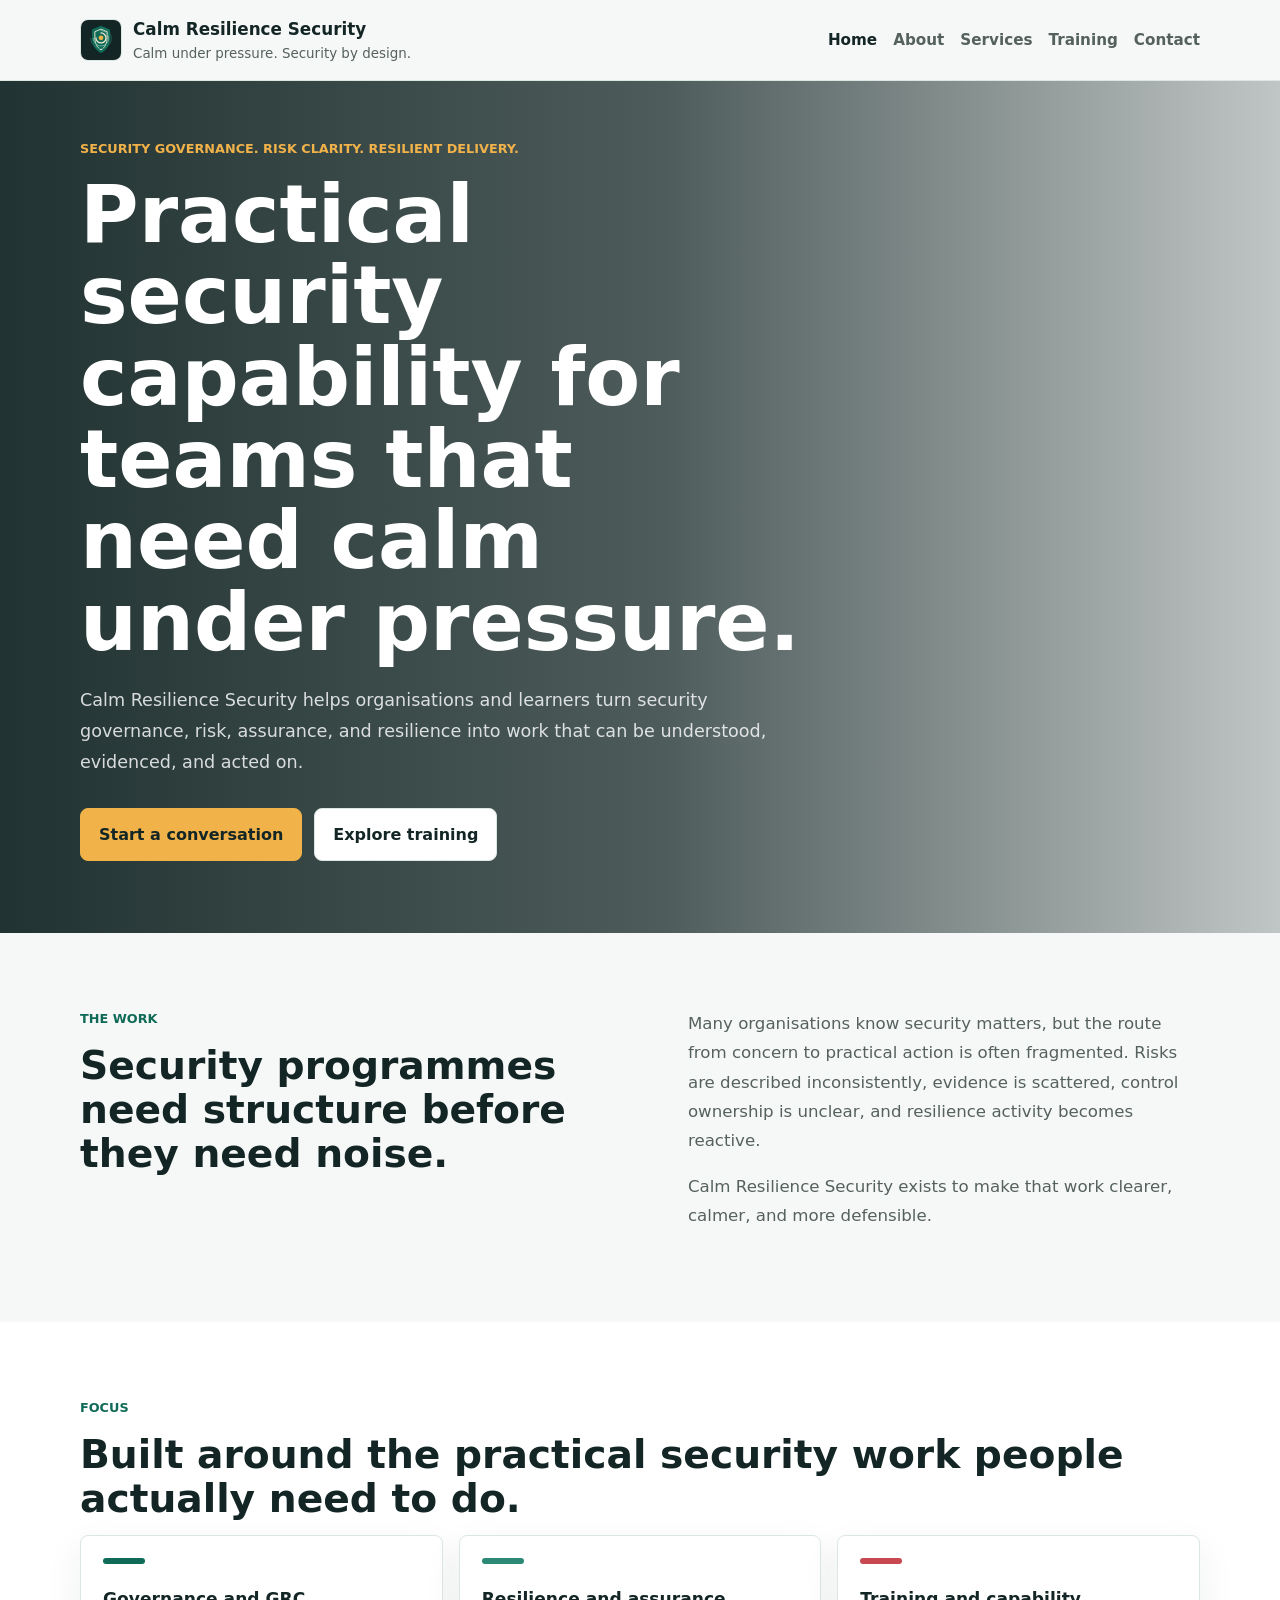
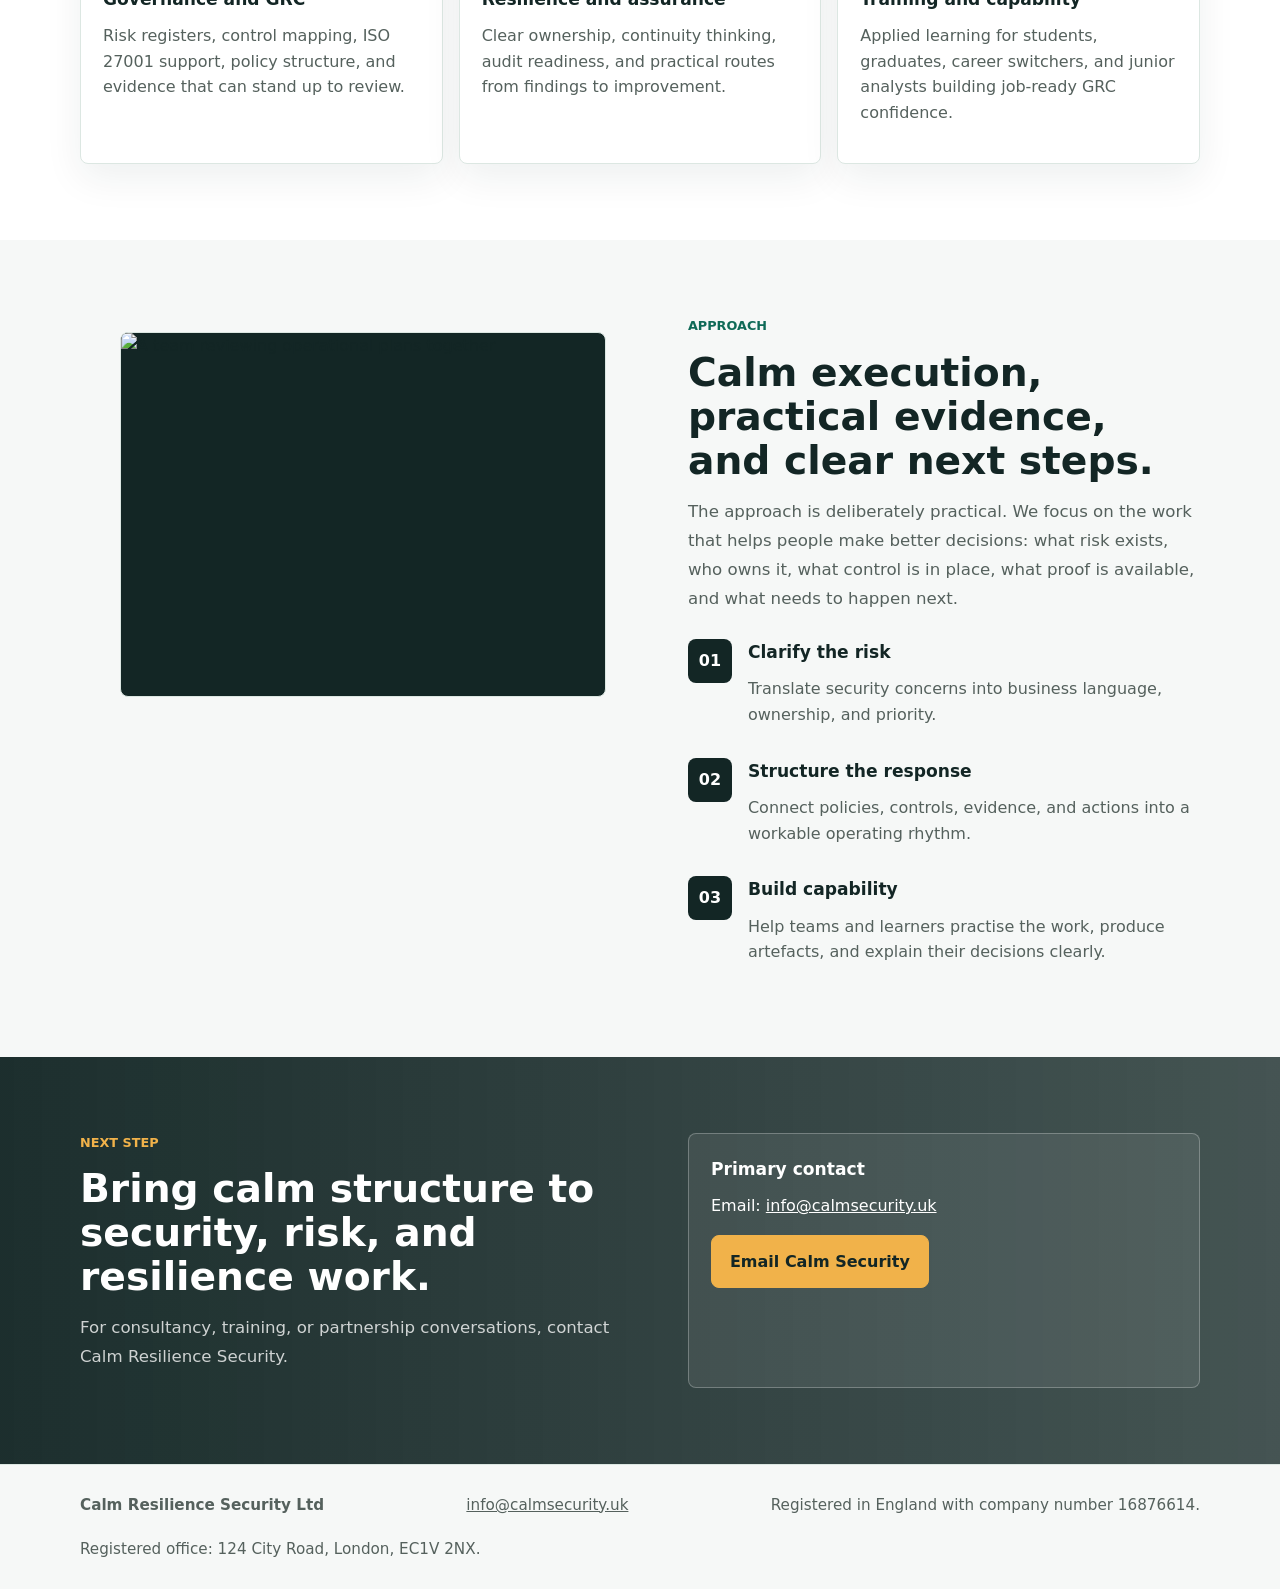
==== commit a3f47cae: "Update Calm company details" ====
--- a/index.html
+++ b/index.html
@@ -143,8 +143,8 @@
           </div>
           <div class="card dark-card">
             <h3>Primary contact</h3>
-            <p>Email: <a href="mailto:james.omorogbe@calmsecurity.uk">james.omorogbe@calmsecurity.uk</a></p>
-            <a class="button primary" href="mailto:james.omorogbe@calmsecurity.uk">Email Calm Security</a>
+            <p>Email: <a href="mailto:info@calmsecurity.uk">info@calmsecurity.uk</a></p>
+            <a class="button primary" href="mailto:info@calmsecurity.uk">Email Calm Security</a>
           </div>
         </div>
       </section>
@@ -153,7 +153,9 @@
     <footer>
       <div class="container footer-inner">
         <strong>Calm Resilience Security Ltd</strong>
-        <span>Calm under pressure. Security by design.</span>
+        <span><a href="mailto:info@calmsecurity.uk">info@calmsecurity.uk</a></span>
+        <span>Registered in England with company number 16876614.</span>
+        <span>Registered office: 124 City Road, London, EC1V 2NX.</span>
       </div>
     </footer>
   </body>
--- a/styles.css
+++ b/styles.css
@@ -411,7 +411,9 @@
 
 .footer-inner {
   display: flex;
+  flex-wrap: wrap;
   justify-content: space-between;
+  align-items: flex-start;
   gap: 20px;
 }
 
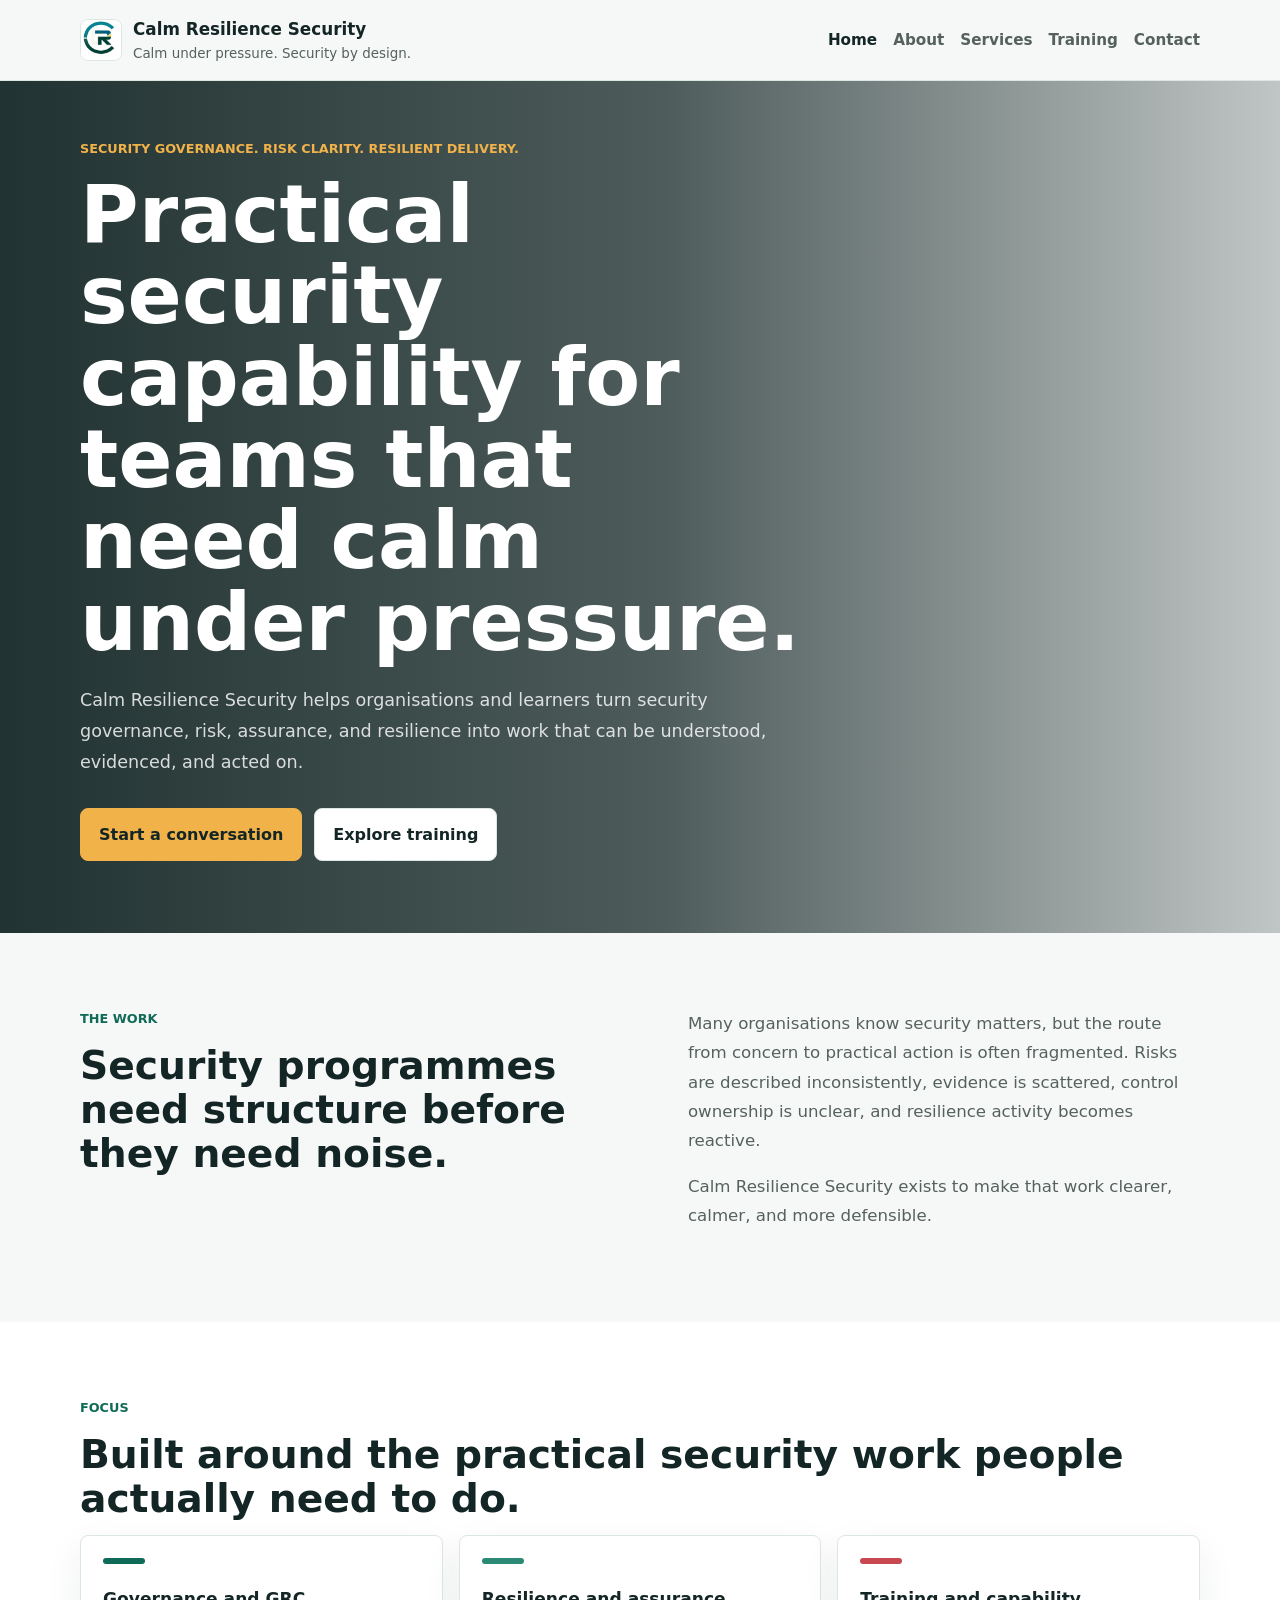
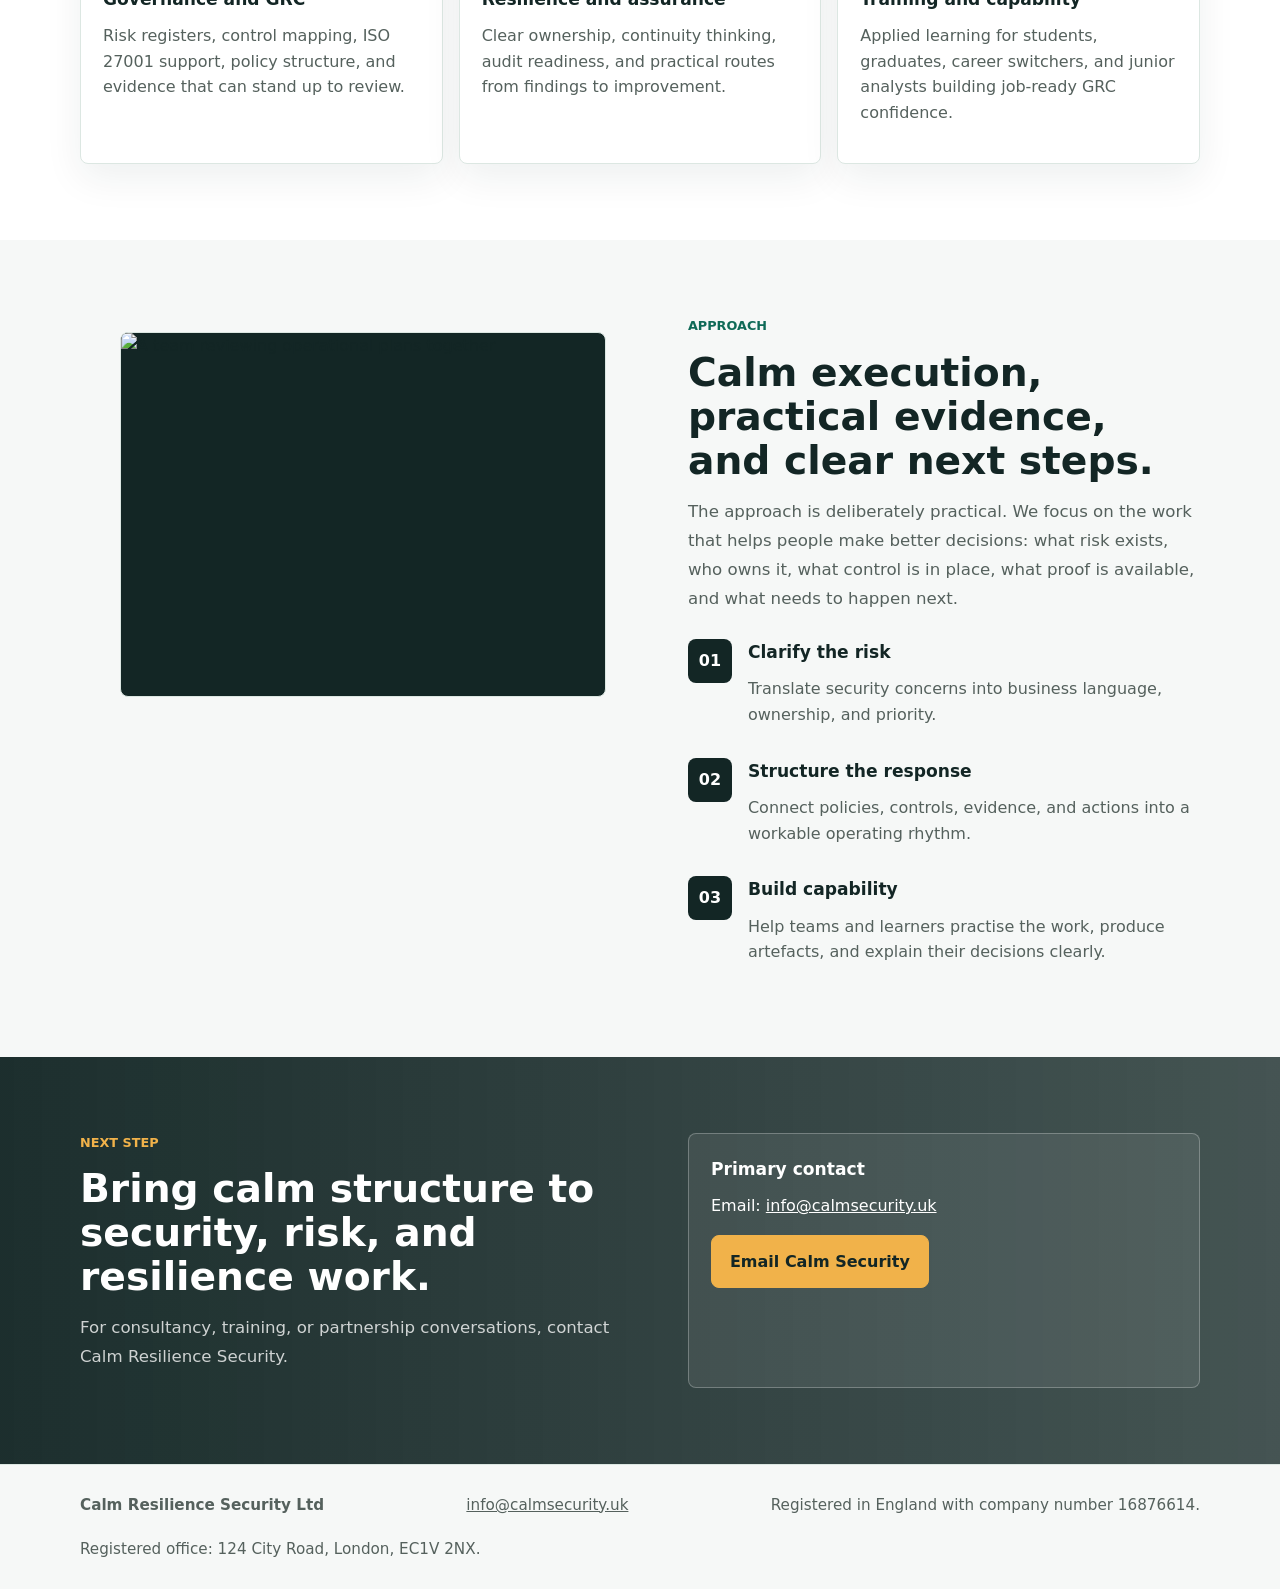
==== commit 50244133: "Adopt Calm Resilience logo" ====
--- a/index.html
+++ b/index.html
@@ -8,14 +8,14 @@
       name="description"
       content="Calm Resilience Security helps organisations and learners build practical capability in security governance, risk, resilience, and GRC."
     />
-    <link rel="icon" href="assets/calm-resilience-security-mark.svg" type="image/svg+xml" />
+    <link rel="icon" href="assets/calm-resilience-security-logo.jpg" type="image/jpeg" />
     <link rel="stylesheet" href="styles.css" />
   </head>
   <body>
     <header class="site-header">
       <div class="container nav">
         <a class="brand" href="index.html" aria-label="Calm Resilience Security home">
-          <img class="brand-mark" src="assets/calm-resilience-security-mark.svg" alt="" aria-hidden="true" />
+          <img class="brand-mark" src="assets/calm-resilience-security-logo.jpg" alt="" aria-hidden="true" />
           <span>
             <span class="brand-title">Calm Resilience Security</span>
             <span class="brand-sub">Calm under pressure. Security by design.</span>
--- a/styles.css
+++ b/styles.css
@@ -74,6 +74,7 @@
   border: 1px solid var(--line);
   border-radius: 8px;
   background: var(--surface);
+  object-fit: cover;
 }
 
 .brand-title {
